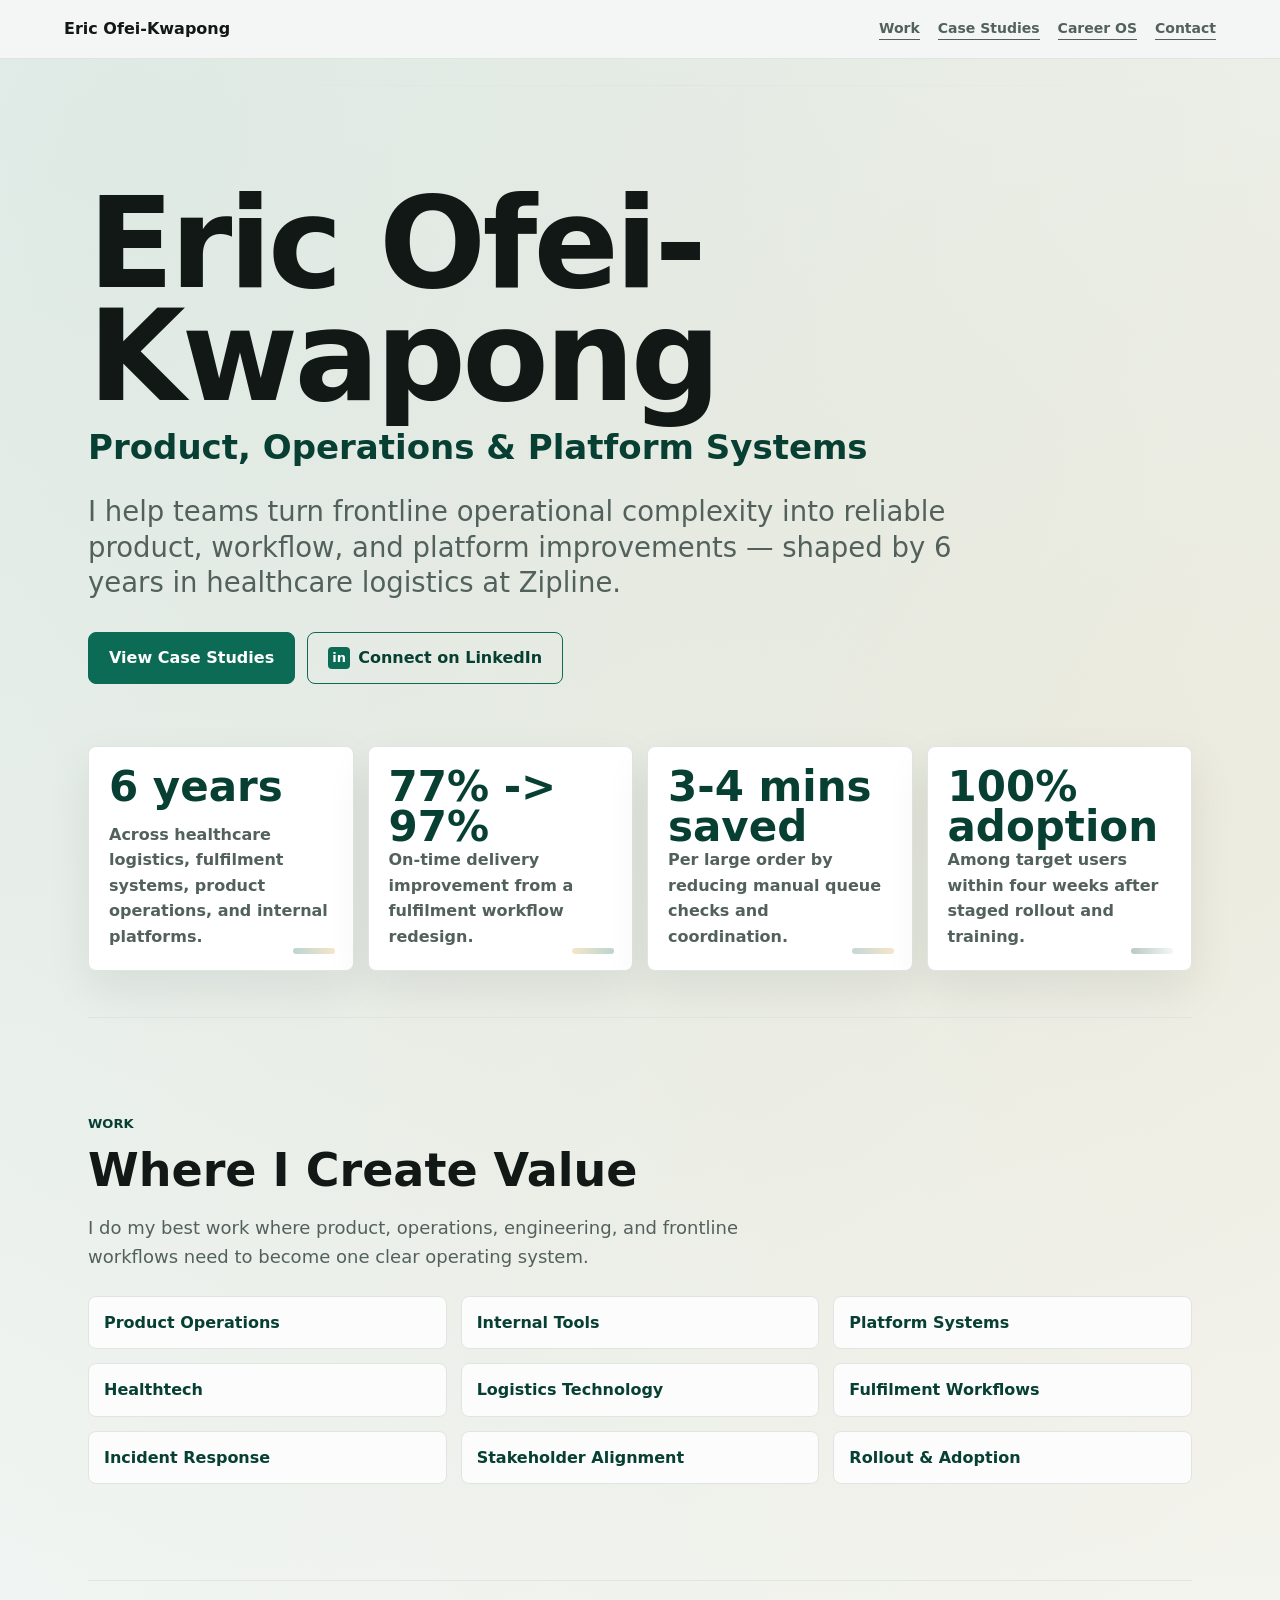
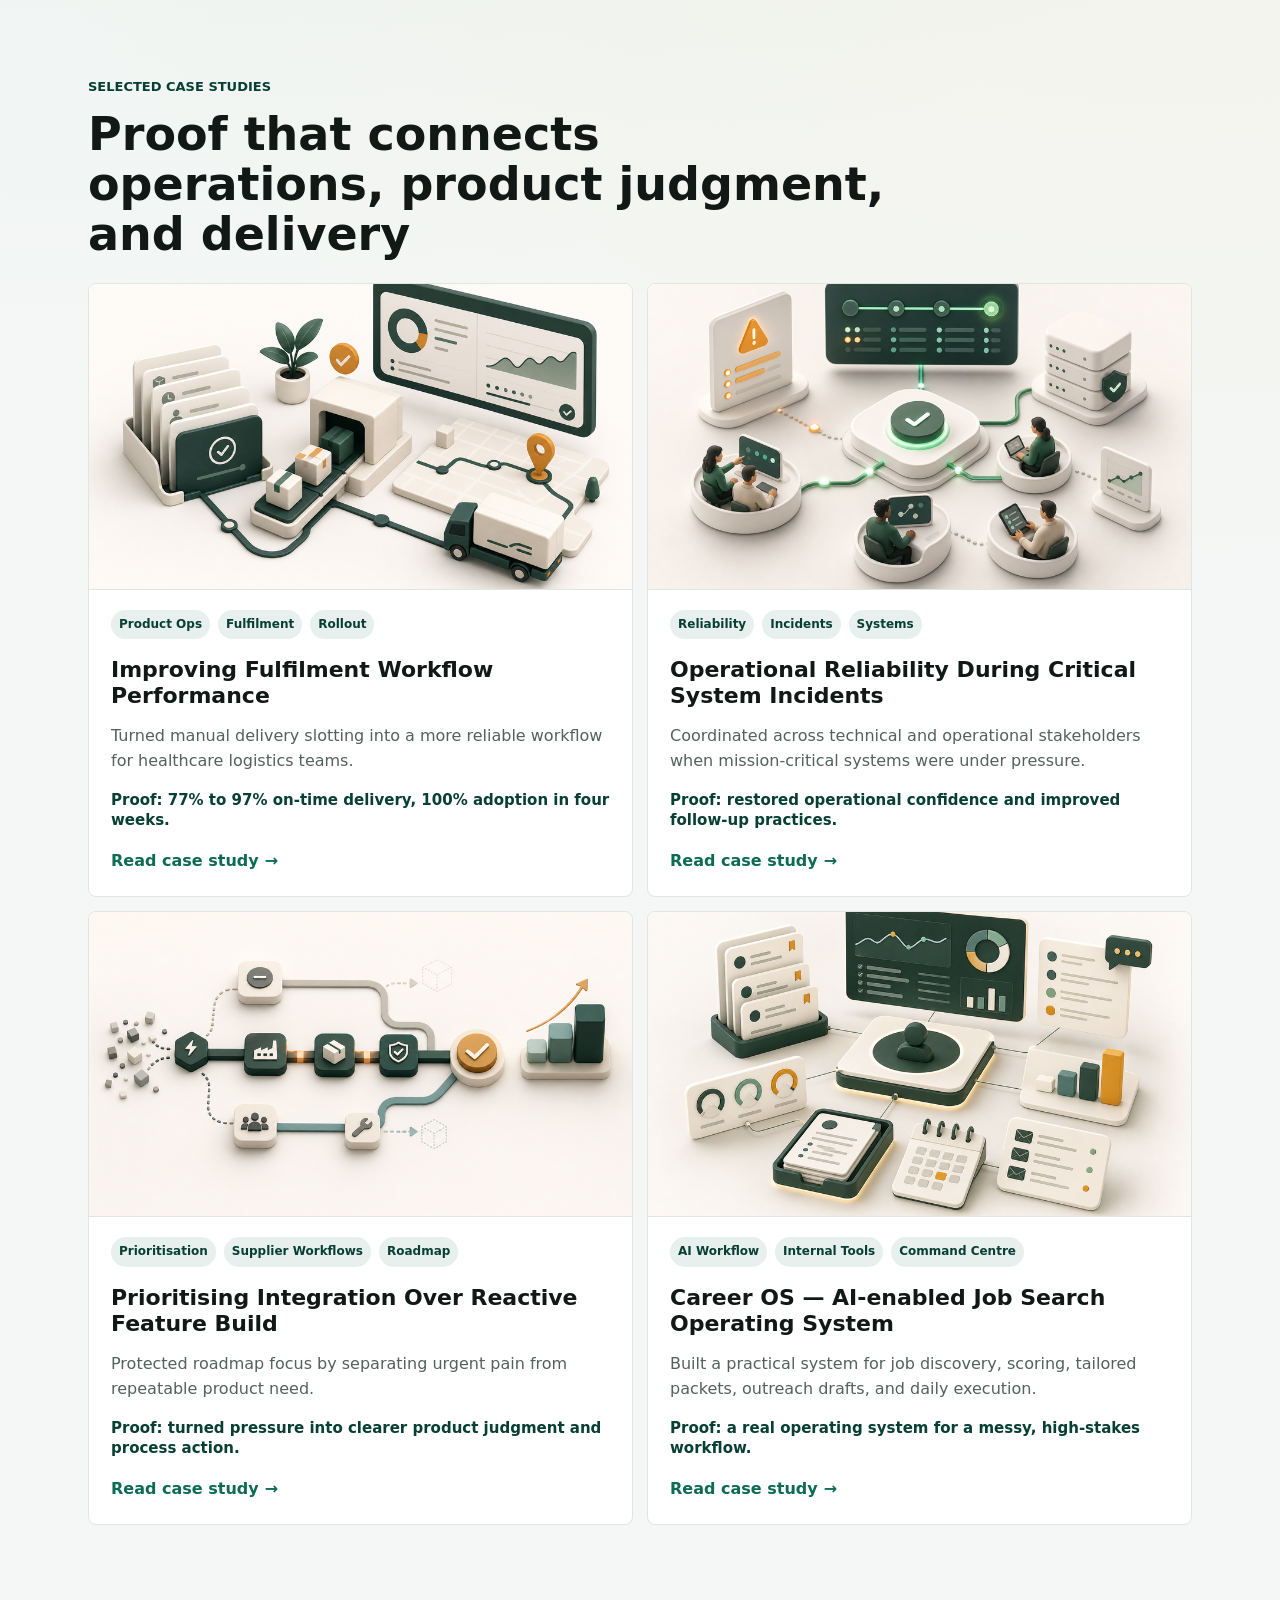
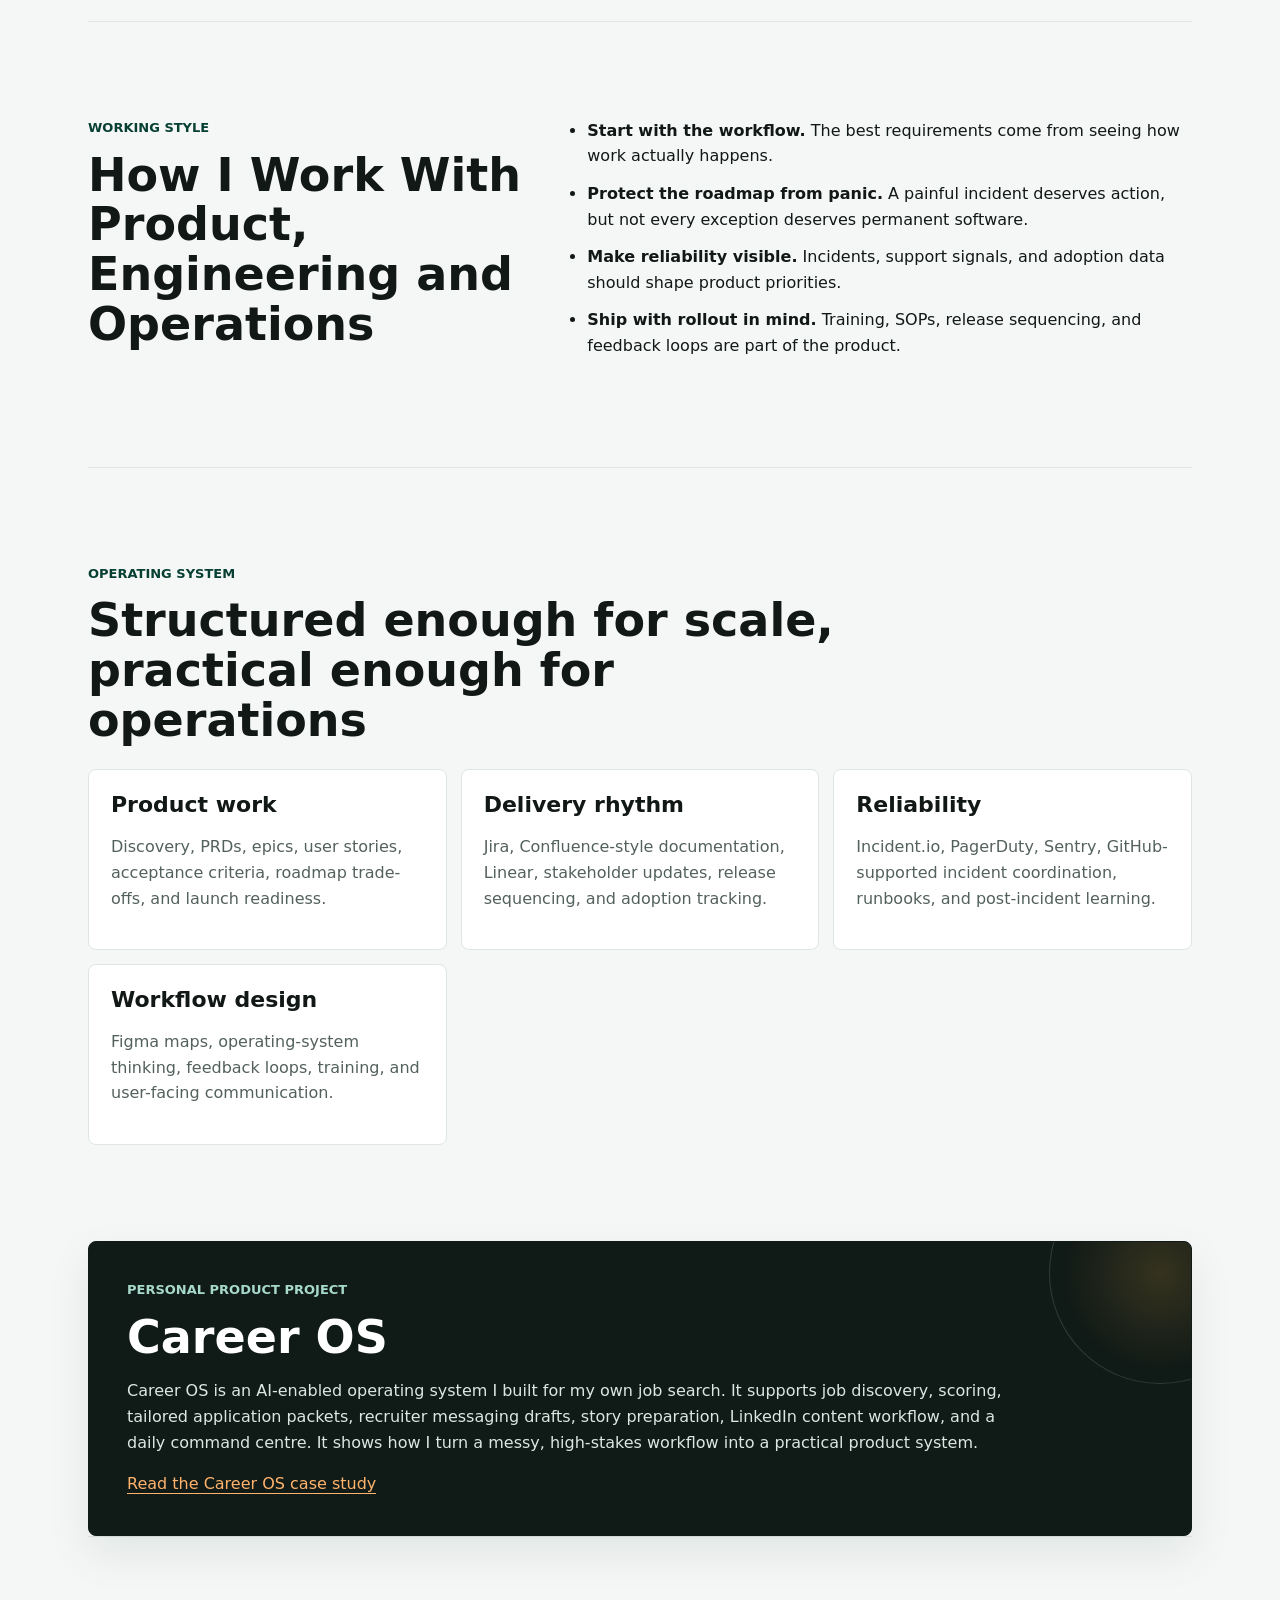
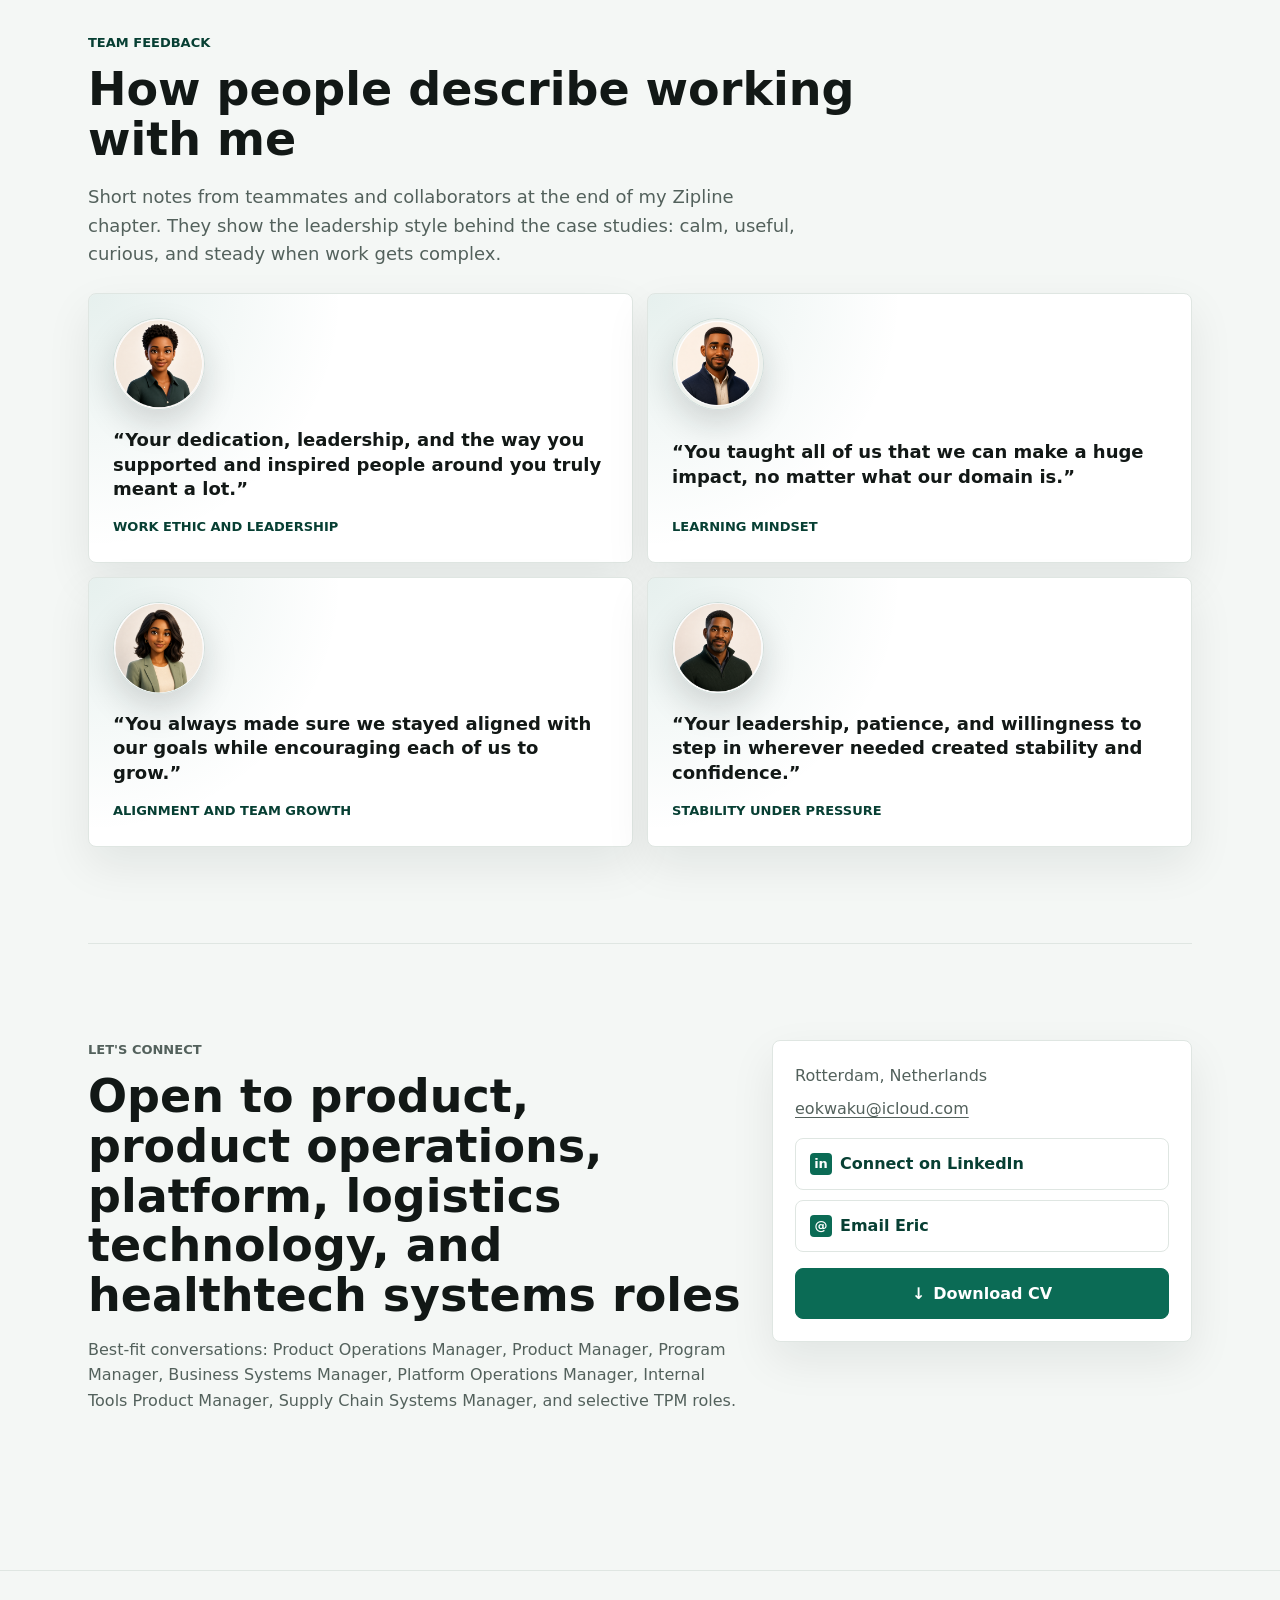
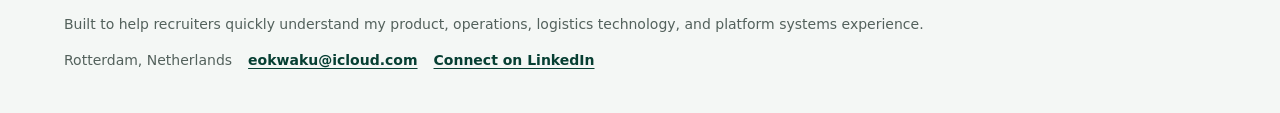
==== index.html @ 963d043b "add portfolio visual polish" ====
<!doctype html>
<html lang="en">
<head>
  <meta charset="utf-8">
  <meta name="viewport" content="width=device-width, initial-scale=1">
  <title>Product, Operations &amp; Platform Systems | Eric Ofei-Kwapong</title>
  <meta name="description" content="Eric Ofei-Kwapong portfolio for product, product operations, logistics technology, healthtech, internal systems, and platform roles.">
  <link rel="stylesheet" href="assets/styles.css?v=20260705">
</head>
<body>
  <header class="site-header">
    <a class="brand" href="index.html">Eric Ofei-Kwapong</a>
    <nav aria-label="Primary navigation">
      <a href="index.html#what-i-do">Work</a>
      <a href="index.html#case-studies">Case Studies</a>
      <a href="index.html#career-os">Career OS</a>
      <a href="index.html#contact">Contact</a>
    </nav>
  </header>
  <main>

    <section class="hero">
      <div class="hero-copy reveal">
        <h1>Eric Ofei-Kwapong</h1>
        <p class="hero-role">Product, Operations &amp; Platform Systems</p>
        <p class="subtitle">I help teams turn frontline operational complexity into reliable product, workflow, and platform improvements — shaped by 6 years in healthcare logistics at Zipline.</p>
        <div class="hero-actions">
          <a class="button" href="#case-studies">View Case Studies</a>
          <a class="button secondary" href="https://www.linkedin.com/in/eric-ofei-kwapong-834758124" target="_blank" rel="noopener noreferrer">
            <span class="contact-icon" aria-hidden="true">in</span>
            <span>Connect on LinkedIn</span>
          </a>
        </div>
      </div>
    </section>

    <section class="proof-strip" aria-label="Selected proof points">
      <article class="metric-card reveal">
        <strong>6 years</strong>
        <span>Across healthcare logistics, fulfilment systems, product operations, and internal platforms.</span>
      </article>
      <article class="metric-card reveal">
        <strong>77% -&gt; 97%</strong>
        <span>On-time delivery improvement from a fulfilment workflow redesign.</span>
      </article>
      <article class="metric-card reveal">
        <strong>3-4 mins saved</strong>
        <span>Per large order by reducing manual queue checks and coordination.</span>
      </article>
      <article class="metric-card reveal">
        <strong>100% adoption</strong>
        <span>Among target users within four weeks after staged rollout and training.</span>
      </article>
    </section>

    <section class="section" id="what-i-do">
      <div class="section-heading">
        <p class="eyebrow">Work</p>
        <h2>Where I Create Value</h2>
        <p>I do my best work where product, operations, engineering, and frontline workflows need to become one clear operating system.</p>
      </div>
      <div class="capability-grid">
        <span>Product Operations</span>
        <span>Internal Tools</span>
        <span>Platform Systems</span>
        <span>Healthtech</span>
        <span>Logistics Technology</span>
        <span>Fulfilment Workflows</span>
        <span>Incident Response</span>
        <span>Stakeholder Alignment</span>
        <span>Rollout &amp; Adoption</span>
      </div>
    </section>

    <section class="section" id="case-studies">
      <div class="section-heading reveal">
        <p class="eyebrow">Selected Case Studies</p>
        <h2>Proof that connects operations, product judgment, and delivery</h2>
      </div>
      <div class="case-grid">
        <a class="case-card reveal" href="case_studies/slotting_tool.html">
          <span class="case-visual"><img src="assets/case-fulfilment-workflow.png" alt="Abstract 3D visual of fulfilment workflow cards and route lines"></span>
          <span class="tag-row"><span>Product Ops</span><span>Fulfilment</span><span>Rollout</span></span>
          <h3>Improving Fulfilment Workflow Performance</h3>
          <p>Turned manual delivery slotting into a more reliable workflow for healthcare logistics teams.</p>
          <strong>Proof: 77% to 97% on-time delivery, 100% adoption in four weeks.</strong>
          <span class="case-action">Read case study</span>
        </a>
        <a class="case-card reveal" href="case_studies/incident_reliability.html">
          <span class="case-visual"><img src="assets/case-incident-reliability.png" alt="Abstract 3D visual of incident status nodes and restored system line"></span>
          <span class="tag-row"><span>Reliability</span><span>Incidents</span><span>Systems</span></span>
          <h3>Operational Reliability During Critical System Incidents</h3>
          <p>Coordinated across technical and operational stakeholders when mission-critical systems were under pressure.</p>
          <strong>Proof: restored operational confidence and improved follow-up practices.</strong>
          <span class="case-action">Read case study</span>
        </a>
        <a class="case-card reveal" href="case_studies/supplier_erp_prioritisation.html">
          <span class="case-visual"><img src="assets/case-supplier-integration.png" alt="Abstract 3D visual of roadmap branches and supplier integration path"></span>
          <span class="tag-row"><span>Prioritisation</span><span>Supplier Workflows</span><span>Roadmap</span></span>
          <h3>Prioritising Integration Over Reactive Feature Build</h3>
          <p>Protected roadmap focus by separating urgent pain from repeatable product need.</p>
          <strong>Proof: turned pressure into clearer product judgment and process action.</strong>
          <span class="case-action">Read case study</span>
        </a>
        <a class="case-card reveal" href="case_studies/career_os.html">
          <span class="case-visual"><img src="assets/case-career-os.png" alt="Abstract 3D visual of job cards, scoring dials, and message drafts"></span>
          <span class="tag-row"><span>AI Workflow</span><span>Internal Tools</span><span>Command Centre</span></span>
          <h3>Career OS — AI-enabled Job Search Operating System</h3>
          <p>Built a practical system for job discovery, scoring, tailored packets, outreach drafts, and daily execution.</p>
          <strong>Proof: a real operating system for a messy, high-stakes workflow.</strong>
          <span class="case-action">Read case study</span>
        </a>
      </div>
    </section>

    <section class="section split reveal" id="principles">
      <div>
        <p class="eyebrow">Working Style</p>
        <h2>How I Work With Product, Engineering and Operations</h2>
      </div>
      <ul class="principle-list">
        <li><strong>Start with the workflow.</strong> The best requirements come from seeing how work actually happens.</li>
        <li><strong>Protect the roadmap from panic.</strong> A painful incident deserves action, but not every exception deserves permanent software.</li>
        <li><strong>Make reliability visible.</strong> Incidents, support signals, and adoption data should shape product priorities.</li>
        <li><strong>Ship with rollout in mind.</strong> Training, SOPs, release sequencing, and feedback loops are part of the product.</li>
      </ul>
    </section>

    <section class="section" id="tools">
      <div class="section-heading">
        <p class="eyebrow">Operating System</p>
        <h2>Structured enough for scale, practical enough for operations</h2>
      </div>
      <div class="tool-grid">
        <div class="reveal"><h3>Product work</h3><p>Discovery, PRDs, epics, user stories, acceptance criteria, roadmap trade-offs, and launch readiness.</p></div>
        <div class="reveal"><h3>Delivery rhythm</h3><p>Jira, Confluence-style documentation, Linear, stakeholder updates, release sequencing, and adoption tracking.</p></div>
        <div class="reveal"><h3>Reliability</h3><p>Incident.io, PagerDuty, Sentry, GitHub-supported incident coordination, runbooks, and post-incident learning.</p></div>
        <div class="reveal"><h3>Workflow design</h3><p>Figma maps, operating-system thinking, feedback loops, training, and user-facing communication.</p></div>
      </div>
    </section>

    <section class="section callout" id="career-os">
      <p class="eyebrow">Personal product project</p>
      <h2>Career OS</h2>
      <p>Career OS is an AI-enabled operating system I built for my own job search. It supports job discovery, scoring, tailored application packets, recruiter messaging drafts, story preparation, LinkedIn content workflow, and a daily command centre. It shows how I turn a messy, high-stakes workflow into a practical product system.</p>
      <a class="text-link" href="case_studies/career_os.html">Read the Career OS case study</a>
    </section>

    <section class="section praise-section" id="team-feedback">
      <div class="section-heading reveal">
        <p class="eyebrow">Team Feedback</p>
        <h2>How people describe working with me</h2>
        <p>Short notes from teammates and collaborators at the end of my Zipline chapter. They show the leadership style behind the case studies: calm, useful, curious, and steady when work gets complex.</p>
      </div>
      <div class="quote-grid">
        <figure class="quote-card testimonial-card reveal">
          <img class="testimonial-avatar" src="assets/feedback-avatar-leadership.png" alt="3D illustrated teammate avatar">
          <blockquote>“Your dedication, leadership, and the way you supported and inspired people around you truly meant a lot.”</blockquote>
          <figcaption>Work ethic and leadership</figcaption>
        </figure>
        <figure class="quote-card testimonial-card reveal">
          <img class="testimonial-avatar" src="assets/feedback-avatar-learning.png" alt="3D illustrated teammate avatar">
          <blockquote>“You taught all of us that we can make a huge impact, no matter what our domain is.”</blockquote>
          <figcaption>Learning mindset</figcaption>
        </figure>
        <figure class="quote-card testimonial-card reveal">
          <img class="testimonial-avatar" src="assets/feedback-avatar-alignment.png" alt="3D illustrated teammate avatar">
          <blockquote>“You always made sure we stayed aligned with our goals while encouraging each of us to grow.”</blockquote>
          <figcaption>Alignment and team growth</figcaption>
        </figure>
        <figure class="quote-card testimonial-card reveal">
          <img class="testimonial-avatar" src="assets/feedback-avatar-stability.png" alt="3D illustrated teammate avatar">
          <blockquote>“Your leadership, patience, and willingness to step in wherever needed created stability and confidence.”</blockquote>
          <figcaption>Stability under pressure</figcaption>
        </figure>
      </div>
    </section>

    <section class="section contact" id="contact">
      <div>
        <p class="eyebrow">Let's Connect</p>
        <h2>Open to product, product operations, platform, logistics technology, and healthtech systems roles</h2>
        <p>Best-fit conversations: Product Operations Manager, Product Manager, Program Manager, Business Systems Manager, Platform Operations Manager, Internal Tools Product Manager, Supply Chain Systems Manager, and selective TPM roles.</p>
      </div>
      <div class="contact-card">
        <p class="contact-meta">
          <span>Rotterdam, Netherlands</span>
          <a href="mailto:eokwaku@icloud.com">eokwaku@icloud.com</a>
        </p>
        <div class="contact-actions" aria-label="Contact links">
          <a class="contact-link" href="https://www.linkedin.com/in/eric-ofei-kwapong-834758124" target="_blank" rel="noopener noreferrer">
            <span class="contact-icon" aria-hidden="true">in</span>
            <span>Connect on LinkedIn</span>
          </a>
          <a class="contact-link" href="mailto:eokwaku@icloud.com">
            <span class="contact-icon" aria-hidden="true">@</span>
            <span>Email Eric</span>
          </a>
        </div>
        <a class="button" href="assets/Eric_Ofei_Kwapong_CV_Master.pdf">
          <span aria-hidden="true">↓</span>
          <span>Download CV</span>
        </a>
      </div>
    </section>

  </main>
  <footer class="site-footer">
    <p>Built to help recruiters quickly understand my product, operations, logistics technology, and platform systems experience.</p>
    <p class="footer-links">
      <span>Rotterdam, Netherlands</span>
      <a href="mailto:eokwaku@icloud.com">eokwaku@icloud.com</a>
      <a href="https://www.linkedin.com/in/eric-ofei-kwapong-834758124" target="_blank" rel="noopener noreferrer">Connect on LinkedIn</a>
    </p>
  </footer>
  <script>
    const observer = new IntersectionObserver((entries) => {
      entries.forEach((entry) => {
        if (entry.isIntersecting) entry.target.classList.add('is-visible');
      });
    }, { threshold: 0.16 });
    document.querySelectorAll('.reveal').forEach((el) => observer.observe(el));
  </script>
</body>
</html>
---- assets/styles.css ----
:root {
  --ink: #121816;
  --muted: #53615c;
  --line: #dfe6e2;
  --paper: #f4f7f5;
  --panel: #ffffff;
  --accent: #0b6b55;
  --accent-dark: #073f33;
  --accent-soft: #cfe3dc;
  --warm: #c45b1c;
  --gold: #e0a341;
  --soft: #e7f0ec;
  --night: #101a17;
  --bluegreen: #2d6f73;
  --shadow: 0 18px 45px rgba(16, 26, 23, 0.08);
}

* { box-sizing: border-box; }
html { scroll-behavior: smooth; }
body {
  margin: 0;
  font-family: Inter, ui-sans-serif, system-ui, -apple-system, BlinkMacSystemFont, "Segoe UI", sans-serif;
  color: var(--ink);
  background:
    radial-gradient(circle at 8% 2%, rgba(11, 107, 85, 0.09), transparent 28%),
    radial-gradient(circle at 92% 12%, rgba(224, 163, 65, 0.10), transparent 24%),
    var(--paper);
  line-height: 1.6;
}
a { color: inherit; text-underline-offset: 3px; }
.site-header {
  position: sticky;
  top: 0;
  z-index: 10;
  display: flex;
  justify-content: space-between;
  gap: 24px;
  align-items: center;
  padding: 16px clamp(20px, 5vw, 72px);
  background: rgba(244, 247, 245, 0.94);
  border-bottom: 1px solid var(--line);
  backdrop-filter: blur(10px);
}
.brand { font-weight: 850; text-decoration: none; }
nav { display: flex; flex-wrap: wrap; gap: 18px; color: var(--muted); font-size: 14px; font-weight: 700; }
nav a, .text-link { text-decoration: none; border-bottom: 1px solid currentColor; }
nav a:hover, .text-link:hover { color: var(--accent); }
nav a {
  transition: color 160ms ease, border-color 160ms ease;
}
main { max-width: 1200px; margin: 0 auto; padding: 0 clamp(18px, 4vw, 48px); }
.hero {
  min-height: 64vh;
  display: grid;
  grid-template-columns: minmax(0, 1fr);
  gap: clamp(28px, 5vw, 68px);
  align-items: end;
  padding: clamp(76px, 10vw, 136px) 0 clamp(52px, 7vw, 86px);
  position: relative;
}
.hero::before {
  content: "";
  position: absolute;
  inset: 26px 0 auto 0;
  height: 1px;
  background: linear-gradient(90deg, transparent, var(--line), transparent);
}
.hero-copy {
  max-width: 980px;
}
.hero-visual {
  align-self: center;
  display: grid;
  gap: 18px;
  justify-items: center;
}
.avatar-orb {
  width: min(280px, 68vw);
  aspect-ratio: 1;
  object-fit: cover;
  border-radius: 999px;
  border: 1px solid rgba(7, 63, 51, 0.14);
  box-shadow: 0 26px 70px rgba(16, 26, 23, 0.18);
  animation: floatAvatar 7s ease-in-out infinite;
}
.hero-quote {
  max-width: 360px;
  padding: 18px;
  border: 1px solid var(--line);
  border-radius: 8px;
  background: rgba(255,255,255,0.82);
  box-shadow: var(--shadow);
  backdrop-filter: blur(10px);
}
.hero-quote p {
  margin: 0 0 10px;
  color: var(--ink);
  font-weight: 750;
  line-height: 1.35;
}
.hero-quote span {
  color: var(--muted);
  font-size: 13px;
  font-weight: 800;
  text-transform: uppercase;
}
.hero h1, .case-hero h1 {
  font-size: clamp(56px, 10vw, 126px);
  line-height: 0.9;
  margin: 0 0 16px;
  max-width: 900px;
  letter-spacing: -0.03em;
}
.hero-role {
  margin: 0 0 18px;
  color: var(--accent-dark);
  font-size: clamp(22px, 3vw, 34px);
  font-weight: 850;
  line-height: 1.1;
}
.subtitle {
  max-width: 880px;
  font-size: clamp(20px, 2.15vw, 28px);
  color: var(--muted);
  line-height: 1.28;
}
.eyebrow {
  margin: 0 0 12px;
  color: var(--accent-dark);
  font-weight: 800;
  letter-spacing: 0;
  text-transform: uppercase;
  font-size: 13px;
}
.hero-actions { display: flex; flex-wrap: wrap; gap: 12px; margin-top: 32px; }
.button {
  display: inline-flex;
  align-items: center;
  justify-content: center;
  gap: 8px;
  min-height: 48px;
  padding: 12px 20px;
  border-radius: 8px;
  background: var(--accent);
  color: white;
  text-decoration: none;
  font-weight: 750;
  border: 1px solid var(--accent);
  transition: transform 160ms ease, background 160ms ease, border-color 160ms ease;
}
.button:hover { transform: translateY(-1px); background: var(--accent-dark); border-color: var(--accent-dark); }
.button.secondary { background: transparent; color: var(--accent-dark); border: 1px solid var(--accent); }
.button.secondary:hover { background: var(--soft); }
.proof-strip {
  display: grid;
  grid-template-columns: repeat(4, minmax(0, 1fr));
  gap: 14px;
  margin: -24px 0 46px;
  position: relative;
  z-index: 2;
}
.metric-card {
  position: relative;
  overflow: hidden;
  min-height: 156px;
  display: flex;
  flex-direction: column;
  justify-content: space-between;
  padding: 20px;
  border: 1px solid var(--line);
  border-radius: 8px;
  background: var(--panel);
  box-shadow: var(--shadow);
  transition: transform 180ms ease, box-shadow 180ms ease, border-color 180ms ease;
}
.metric-card::after {
  content: "";
  position: absolute;
  inset: auto 18px 16px auto;
  width: 42px;
  height: 6px;
  border-radius: 999px;
  background: linear-gradient(90deg, var(--accent), var(--gold));
  opacity: 0.28;
}
.metric-card:nth-child(2)::after { background: linear-gradient(90deg, var(--gold), var(--accent)); }
.metric-card:nth-child(3)::after { background: linear-gradient(90deg, var(--bluegreen), var(--gold)); }
.metric-card:nth-child(4)::after { background: linear-gradient(90deg, var(--accent-dark), var(--accent-soft)); }
.metric-card:hover {
  transform: translateY(-3px);
  border-color: #b7c9c2;
  box-shadow: 0 22px 56px rgba(16, 26, 23, 0.12);
}
.metric-card strong {
  color: var(--accent-dark);
  font-size: clamp(28px, 3.4vw, 42px);
  line-height: 0.96;
  letter-spacing: 0;
}
.metric-card span {
  color: var(--muted);
  font-weight: 700;
}
.proof-panel {
  display: grid;
  gap: 12px;
  padding: 20px;
  border: 1px solid var(--line);
  background: var(--night);
  color: white;
  border-radius: 8px;
  box-shadow: 0 20px 48px rgba(16, 26, 23, 0.16);
}
.proof-panel div {
  display: grid;
  grid-template-columns: 92px 1fr;
  gap: 14px;
  padding: 12px 0;
  border-bottom: 1px solid rgba(255,255,255,0.14);
}
.proof-panel div:last-child { border-bottom: 0; }
.proof-panel strong { color: #ffb36c; font-size: 22px; line-height: 1.15; }
.proof-panel span { color: #dce7e2; }
.section { padding: clamp(62px, 8vw, 96px) 0; border-top: 1px solid var(--line); }
.section-heading { max-width: 820px; margin-bottom: 24px; }
.section-heading p:not(.eyebrow) {
  color: var(--muted);
  font-size: 18px;
  max-width: 720px;
}
h2 { margin: 0 0 14px; font-size: clamp(28px, 4vw, 46px); line-height: 1.08; }
h3 { margin: 0 0 10px; font-size: 22px; line-height: 1.18; }
.capability-grid, .case-grid, .tool-grid {
  display: grid;
  grid-template-columns: repeat(3, minmax(0, 1fr));
  gap: 14px;
}
.case-grid { grid-template-columns: repeat(2, minmax(0, 1fr)); }
.capability-grid span, .case-card, .tool-grid div, .contact-card {
  background: var(--panel);
  border: 1px solid var(--line);
  border-radius: 8px;
}
.capability-grid span {
  padding: 13px 15px;
  font-weight: 750;
  color: var(--accent-dark);
  background: #fbfcfb;
}
.case-card, .tool-grid div, .contact-card { padding: 22px; }
.case-card, .tool-grid div {
  transition: transform 160ms ease, border-color 160ms ease, box-shadow 160ms ease;
}
.case-card:hover, .tool-grid div:hover {
  transform: translateY(-2px);
  border-color: #b7c9c2;
  box-shadow: 0 14px 34px rgba(16, 26, 23, 0.08);
}
.case-card {
  min-height: 440px;
  display: flex;
  flex-direction: column;
  text-decoration: none;
  color: inherit;
  overflow: hidden;
}
.case-visual {
  display: block;
  margin: -22px -22px 20px;
  aspect-ratio: 16 / 9;
  overflow: hidden;
  background: linear-gradient(135deg, #f8fbf9, #e3eee9);
  border-bottom: 1px solid var(--line);
}
.case-visual img {
  width: 100%;
  height: 100%;
  display: block;
  object-fit: cover;
  transform: scale(1.01);
  transition: transform 550ms ease, filter 550ms ease;
}
.case-card:hover .case-visual img {
  transform: scale(1.055);
  filter: saturate(1.06) contrast(1.02);
}
.case-card p { margin-top: 4px; }
.case-card strong {
  display: block;
  margin-top: auto;
  color: var(--accent-dark);
  font-size: 15px;
  line-height: 1.35;
}
.case-action {
  margin-top: 18px;
  color: var(--accent);
  font-weight: 850;
  display: inline-flex;
  align-items: center;
  gap: 6px;
}
.case-action::after {
  content: "→";
  transition: transform 160ms ease;
}
.case-card:hover .case-action::after {
  transform: translateX(3px);
}
.tag-row {
  display: flex;
  flex-wrap: wrap;
  gap: 8px;
  margin-bottom: 18px;
}
.tag-row span {
  padding: 5px 8px;
  border-radius: 999px;
  background: var(--soft);
  color: var(--accent-dark);
  font-size: 12px;
  font-weight: 800;
}
.case-card p, .tool-grid p, .contact p, .case-aside p { color: var(--muted); }
.split {
  display: grid;
  grid-template-columns: 0.7fr 1fr;
  gap: 42px;
}
.principle-list, .case-body ul, .case-aside ul { margin: 0; padding-left: 20px; }
.principle-list li, .case-body li, .case-aside li { margin-bottom: 12px; }
.callout {
  position: relative;
  overflow: hidden;
  padding: 38px;
  background: var(--night);
  color: white;
  border-radius: 8px;
  border: 1px solid var(--night);
  box-shadow: var(--shadow);
}
.callout::after {
  content: "";
  position: absolute;
  right: -80px;
  top: -80px;
  width: 220px;
  height: 220px;
  border-radius: 999px;
  border: 1px solid rgba(255, 255, 255, 0.14);
  background: radial-gradient(circle, rgba(224, 163, 65, 0.18), transparent 64%);
}
.callout > * {
  position: relative;
  z-index: 1;
}
.callout .eyebrow { color: #a7d9ca; }
.callout p { color: #dce7e2; max-width: 900px; }
.callout .text-link { color: #ffb36c; }
.praise-section {
  padding-top: clamp(62px, 8vw, 96px);
}
.praise-layout {
  display: grid;
  grid-template-columns: minmax(220px, 0.38fr) minmax(0, 1fr);
  gap: 22px;
  align-items: center;
}
.praise-portrait {
  display: grid;
  place-items: center;
  min-height: 100%;
  padding: 20px;
  border: 1px solid var(--line);
  border-radius: 8px;
  background: var(--night);
  box-shadow: var(--shadow);
}
.praise-portrait img {
  width: min(260px, 68vw);
  aspect-ratio: 1;
  object-fit: cover;
  border-radius: 999px;
  border: 1px solid rgba(255,255,255,0.22);
}
.quote-grid {
  display: grid;
  grid-template-columns: repeat(2, minmax(0, 1fr));
  gap: 14px;
}
.quote-card {
  margin: 0;
  min-height: 220px;
  display: flex;
  flex-direction: column;
  justify-content: space-between;
  padding: 20px;
  border: 1px solid var(--line);
  border-radius: 8px;
  background: var(--panel);
  box-shadow: var(--shadow);
}
.testimonial-card {
  position: relative;
  overflow: hidden;
  padding: 24px;
}
.testimonial-card:hover .testimonial-avatar {
  transform: translateY(-3px) scale(1.025);
}
.testimonial-card::before {
  content: "";
  position: absolute;
  inset: 0;
  background: radial-gradient(circle at top left, rgba(11, 107, 85, 0.10), transparent 42%);
  pointer-events: none;
}
.testimonial-avatar {
  position: relative;
  width: 92px;
  aspect-ratio: 1;
  object-fit: cover;
  border-radius: 999px;
  border: 1px solid rgba(7, 63, 51, 0.14);
  box-shadow: 0 14px 34px rgba(16, 26, 23, 0.16);
  margin-bottom: 18px;
  animation: floatAvatar 7s ease-in-out infinite;
}
.testimonial-card:nth-child(2) .testimonial-avatar { animation-delay: -1.3s; }
.testimonial-card:nth-child(3) .testimonial-avatar { animation-delay: -2.1s; }
.testimonial-card:nth-child(4) .testimonial-avatar { animation-delay: -3.2s; }
.quote-card blockquote {
  position: relative;
  margin: 0;
  color: var(--ink);
  font-size: 18px;
  line-height: 1.35;
  font-weight: 720;
}
.quote-card figcaption {
  position: relative;
  margin-top: 16px;
  color: var(--accent-dark);
  font-size: 13px;
  font-weight: 850;
  text-transform: uppercase;
}
.contact {
  display: grid;
  grid-template-columns: 1fr minmax(320px, 420px);
  gap: 28px;
  align-items: start;
}
.contact-card {
  display: grid;
  gap: 16px;
  box-shadow: var(--shadow);
}
.contact-meta {
  display: grid;
  gap: 8px;
  margin: 0;
  color: var(--muted);
}
.contact-actions {
  display: grid;
  gap: 10px;
}
.contact-link {
  display: inline-flex;
  align-items: center;
  gap: 8px;
  min-height: 52px;
  padding: 12px 14px;
  border: 1px solid var(--line);
  border-radius: 8px;
  background: #fff;
  color: var(--accent-dark);
  font-weight: 750;
  text-decoration: none;
}
.contact-link:hover {
  border-color: var(--accent);
  background: var(--soft);
  transform: translateY(-1px);
}
.contact-icon {
  display: inline-grid;
  place-items: center;
  width: 22px;
  height: 22px;
  border-radius: 4px;
  background: var(--accent);
  color: #fff;
  font-weight: 850;
  font-size: 13px;
  line-height: 1;
}
.footer-links {
  display: flex;
  flex-wrap: wrap;
  gap: 10px 16px;
}
.footer-links a {
  color: var(--accent-dark);
  font-weight: 700;
}
.site-footer {
  margin-top: 44px;
  padding: 28px clamp(20px, 5vw, 72px);
  border-top: 1px solid var(--line);
  color: var(--muted);
  font-size: 14px;
}
.case-hero { padding: 56px 0 36px; max-width: 980px; }
.case-hero p { font-size: 20px; color: var(--muted); }
.back-link { display: inline-block; margin-bottom: 24px; color: var(--accent-dark); text-decoration: none; border-bottom: 1px solid currentColor; }
.case-layout {
  display: grid;
  grid-template-columns: minmax(0, 1fr) 320px;
  gap: 34px;
  align-items: start;
  padding-bottom: 64px;
}
.case-body, .case-aside {
  background: var(--panel);
  border: 1px solid var(--line);
  border-radius: 8px;
  padding: clamp(22px, 4vw, 34px);
}
.case-body h2, .case-aside h2 { font-size: 24px; margin-top: 26px; }
.case-body h2:first-child, .case-aside h2:first-child { margin-top: 0; }
.reveal {
  opacity: 0;
  transform: translateY(24px);
  transition: opacity 700ms ease, transform 700ms ease;
}
.case-card:nth-child(2), .quote-card:nth-child(2), .metric-card:nth-child(2) { transition-delay: 70ms; }
.case-card:nth-child(3), .quote-card:nth-child(3), .metric-card:nth-child(3) { transition-delay: 120ms; }
.case-card:nth-child(4), .quote-card:nth-child(4), .metric-card:nth-child(4) { transition-delay: 170ms; }
.reveal.is-visible {
  opacity: 1;
  transform: translateY(0);
}
@keyframes floatAvatar {
  0%, 100% { transform: translateY(0); }
  50% { transform: translateY(-10px); }
}

@media (max-width: 860px) {
  .site-header, .hero, .split, .contact, .case-layout { grid-template-columns: 1fr; }
  .site-header { position: static; align-items: flex-start; flex-direction: column; }
  nav { gap: 10px 14px; }
  .hero { min-height: auto; padding-top: 52px; padding-bottom: 48px; }
  .hero h1, .case-hero h1 { font-size: clamp(44px, 15vw, 68px); }
  .subtitle { font-size: 20px; }
  .hero-visual { justify-items: start; }
  .avatar-orb { width: min(220px, 76vw); }
  .proof-strip, .capability-grid, .case-grid, .tool-grid, .praise-layout, .quote-grid { grid-template-columns: 1fr; }
  .proof-strip { margin-top: 0; }
  .metric-card { min-height: 128px; }
  .proof-panel div { grid-template-columns: 1fr; gap: 4px; }
  .callout { padding: 24px; }
  .contact-actions { flex-direction: column; }
  .contact-link, .button { width: 100%; }
}

@media (prefers-reduced-motion: reduce) {
  html { scroll-behavior: auto; }
  .avatar-orb { animation: none; }
  .testimonial-avatar { animation: none; }
  .reveal {
    opacity: 1;
    transform: none;
    transition: none;
  }
  .button, .case-card, .tool-grid div, .metric-card {
    transition: none;
  }
  .case-visual img {
    transition: none;
  }
}
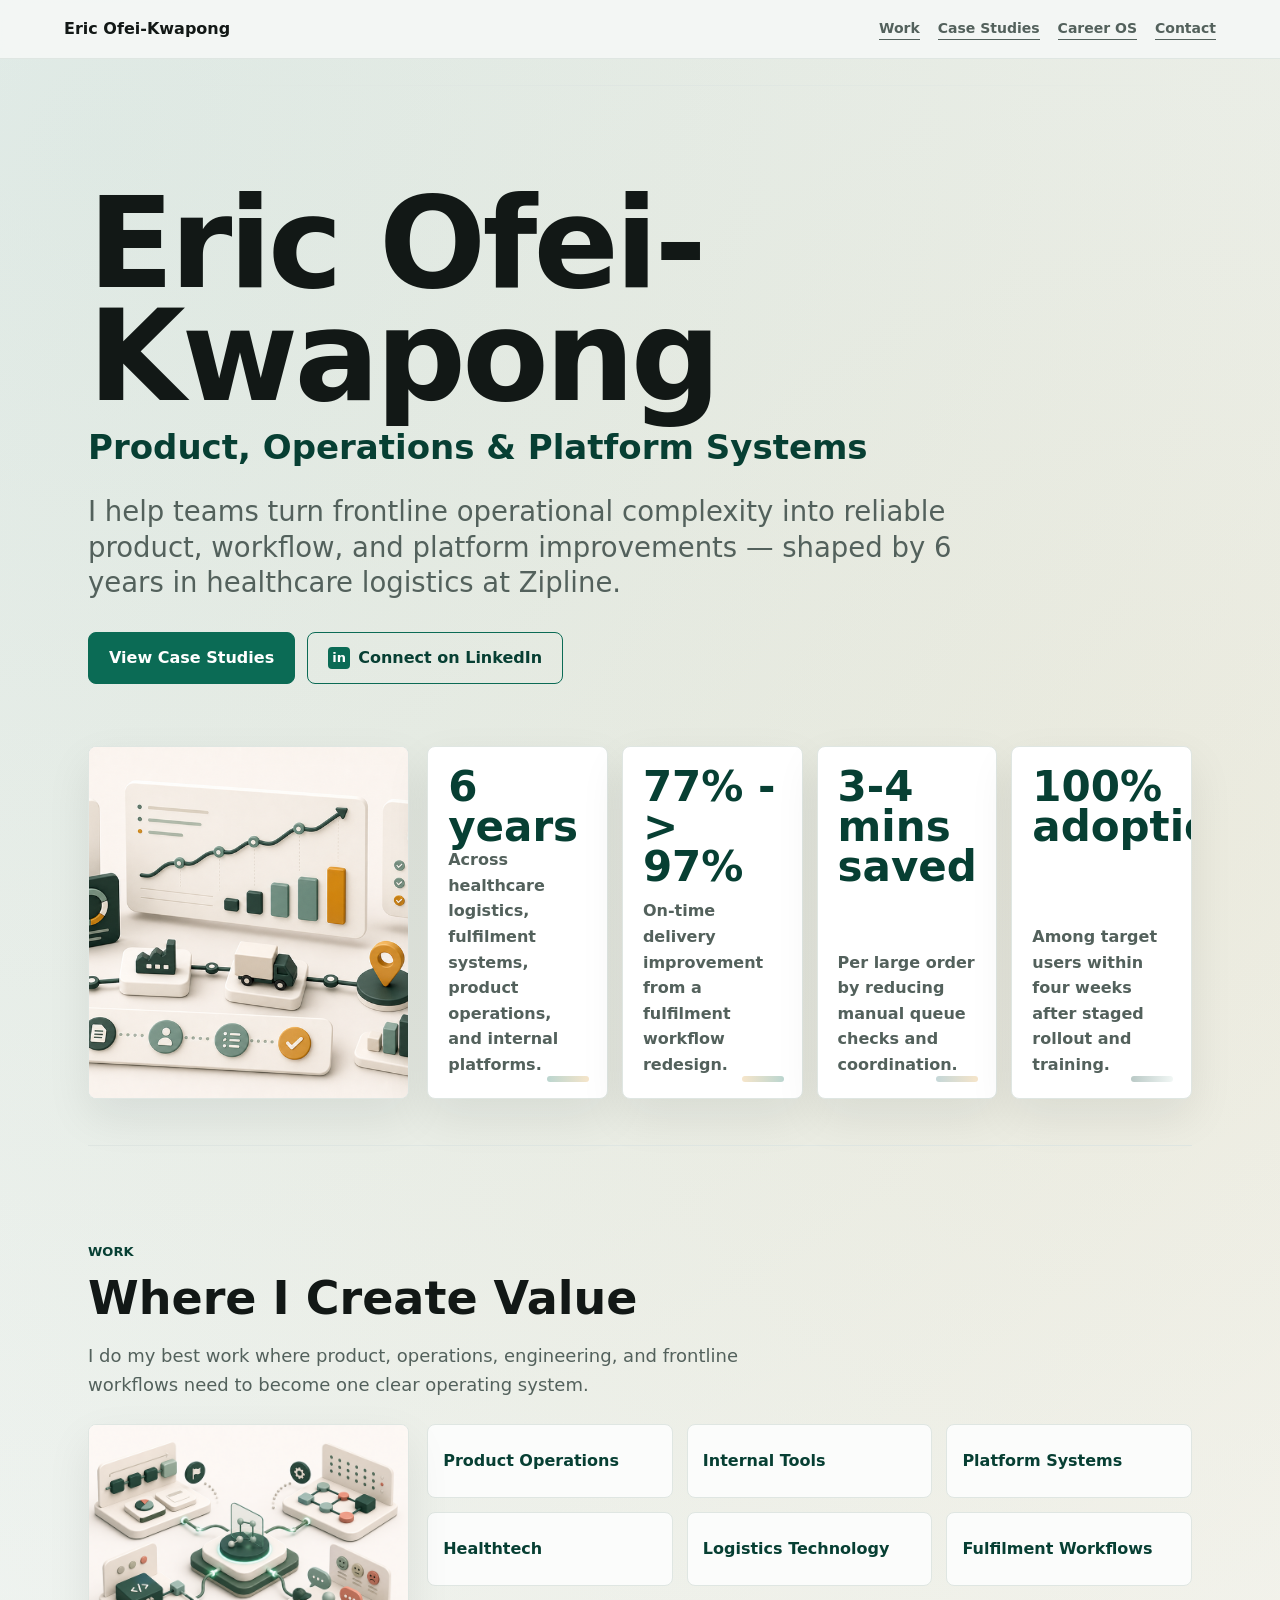
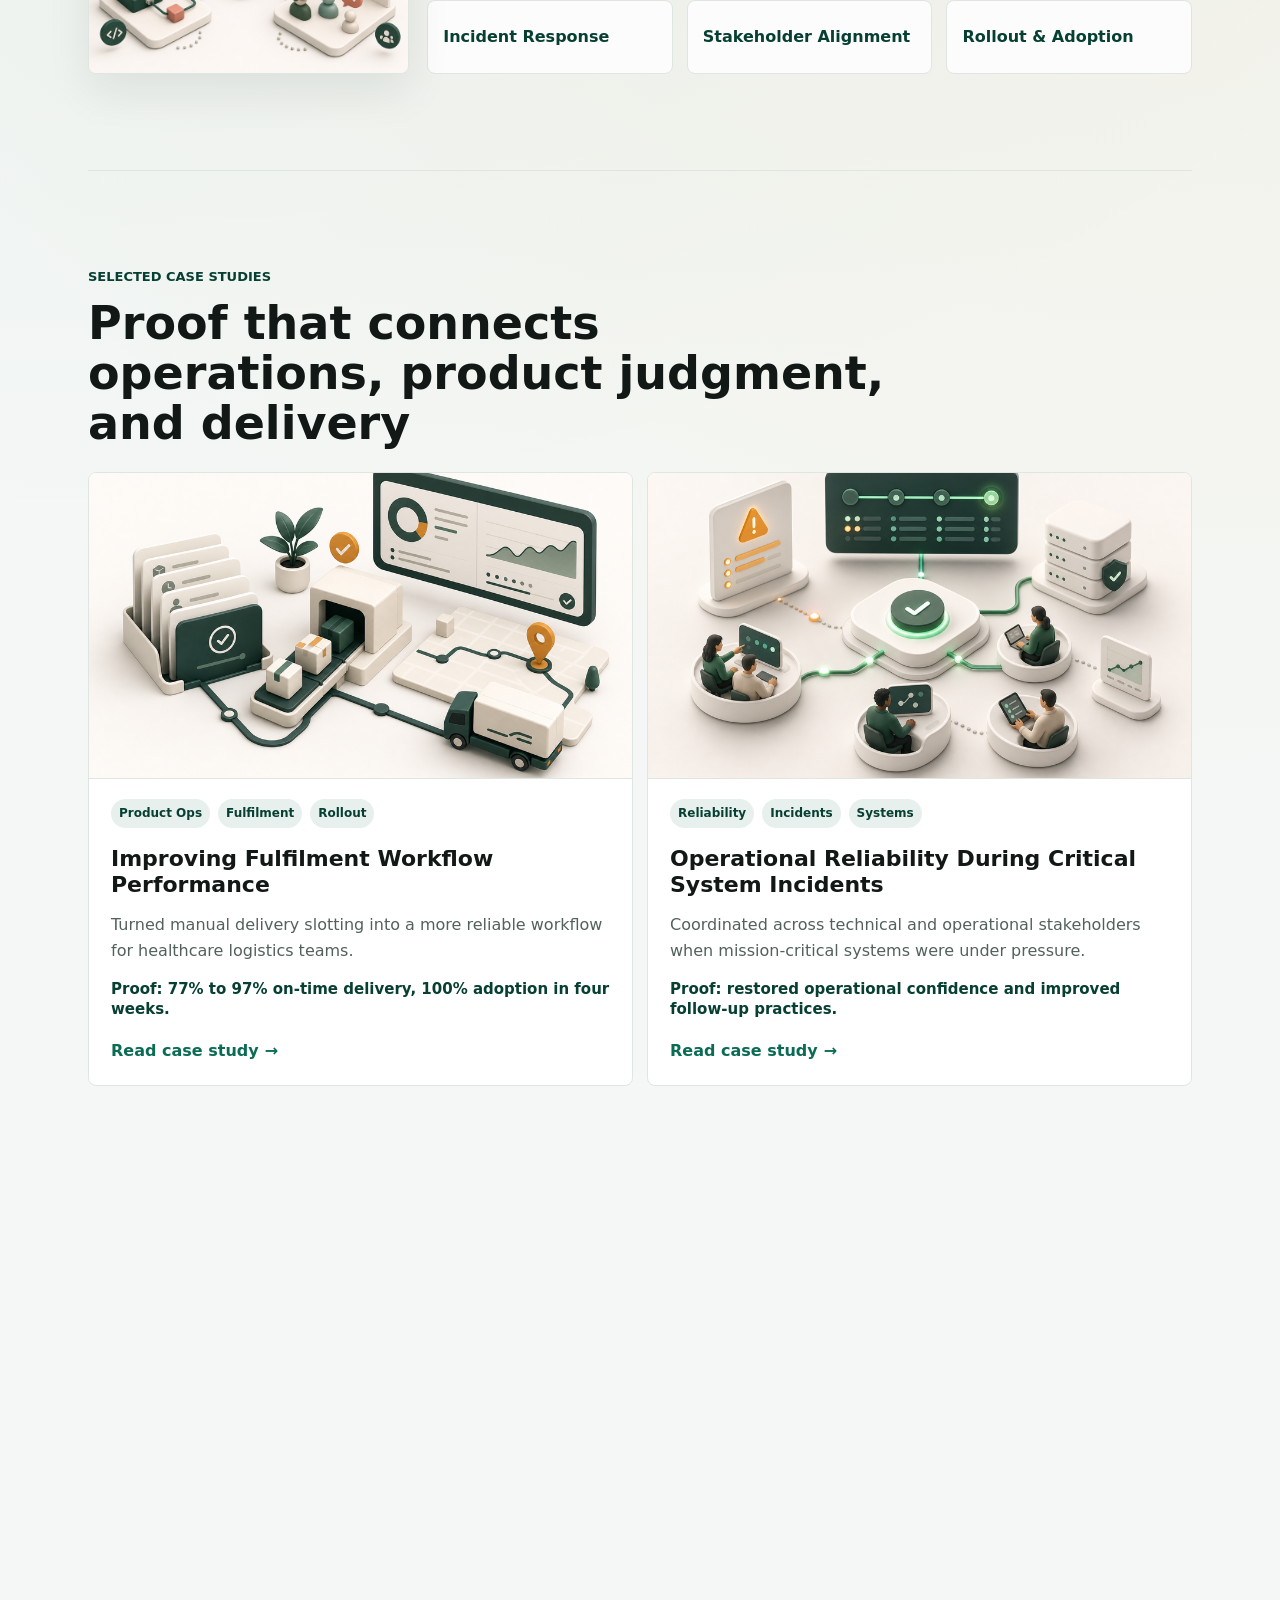
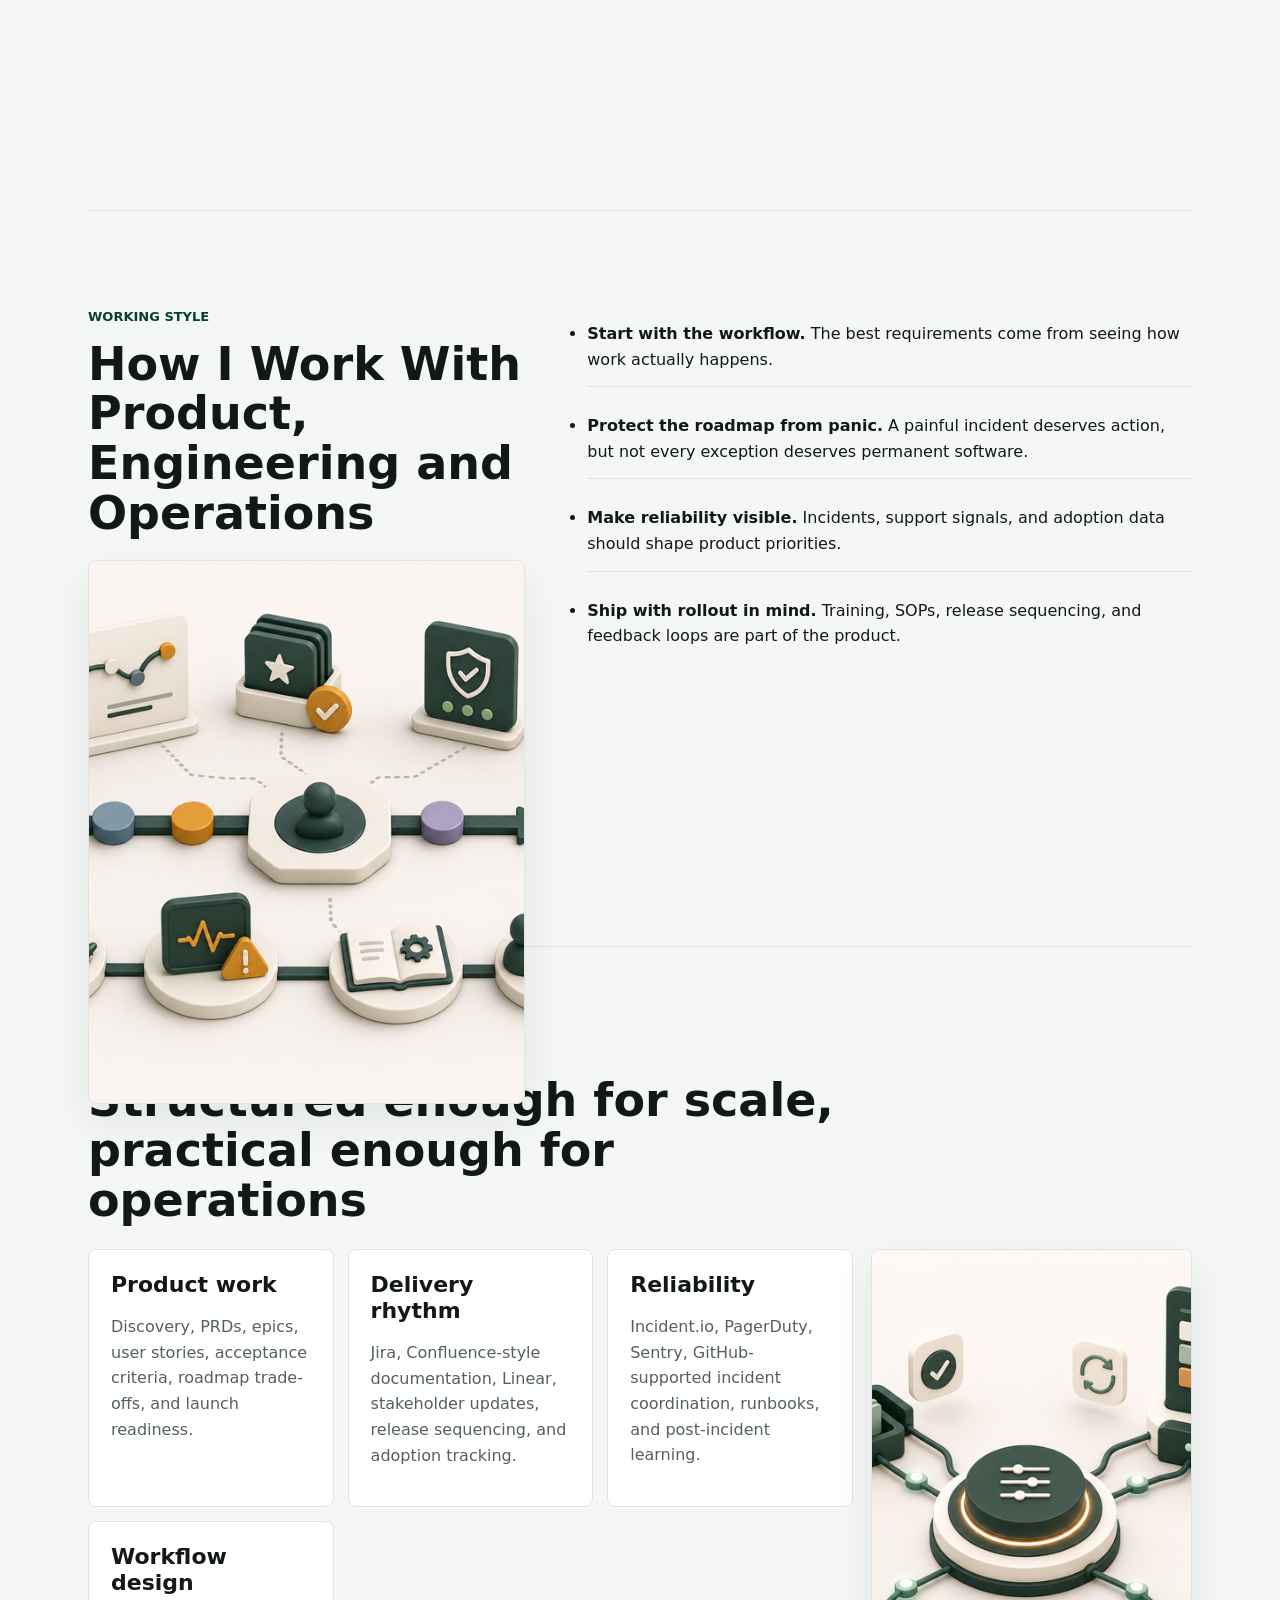
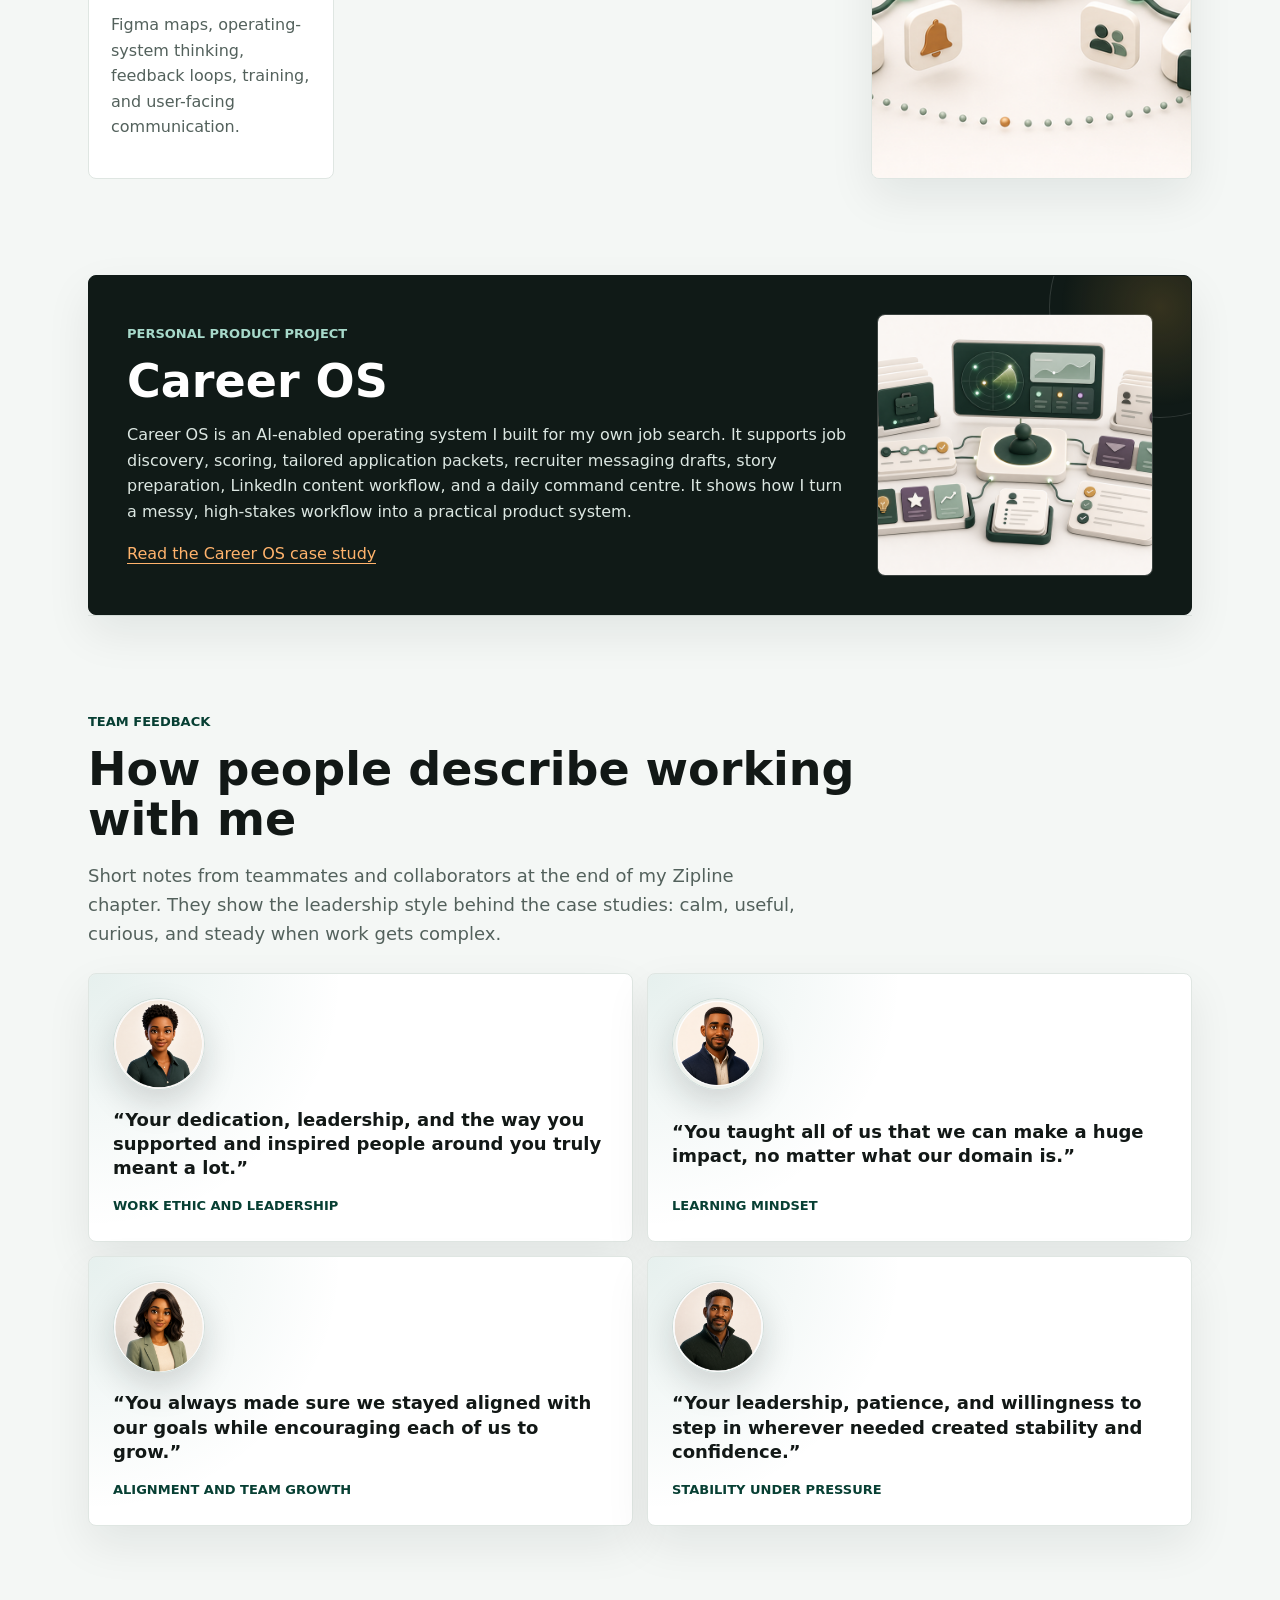
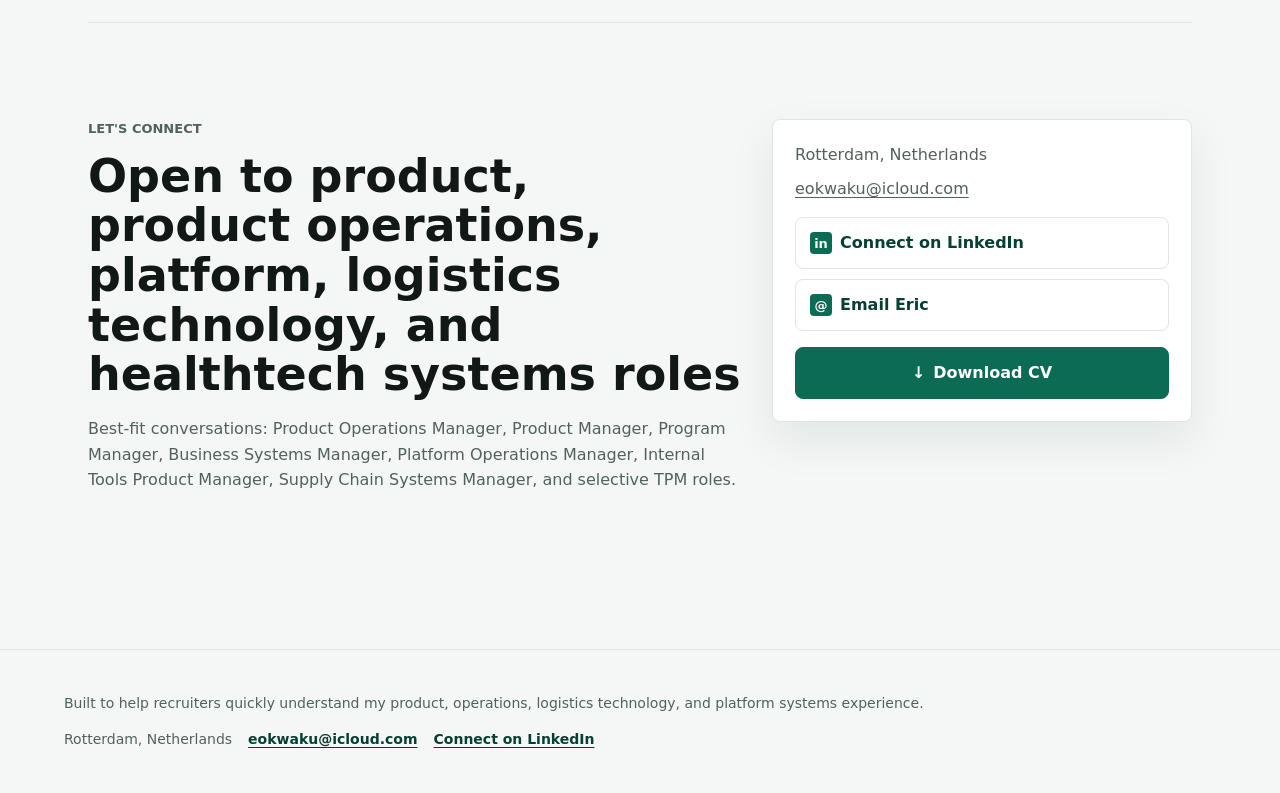
==== commit b38f513a: "extend portfolio section visuals" ====
--- a/index.html
+++ b/index.html
@@ -5,7 +5,7 @@
   <meta name="viewport" content="width=device-width, initial-scale=1">
   <title>Product, Operations &amp; Platform Systems | Eric Ofei-Kwapong</title>
   <meta name="description" content="Eric Ofei-Kwapong portfolio for product, product operations, logistics technology, healthtech, internal systems, and platform roles.">
-  <link rel="stylesheet" href="assets/styles.css?v=20260705">
+  <link rel="stylesheet" href="assets/styles.css?v=20260706">
 </head>
 <body>
   <header class="site-header">
@@ -34,23 +34,28 @@
       </div>
     </section>
 
-    <section class="proof-strip" aria-label="Selected proof points">
-      <article class="metric-card reveal">
-        <strong>6 years</strong>
-        <span>Across healthcare logistics, fulfilment systems, product operations, and internal platforms.</span>
-      </article>
-      <article class="metric-card reveal">
-        <strong>77% -&gt; 97%</strong>
-        <span>On-time delivery improvement from a fulfilment workflow redesign.</span>
-      </article>
-      <article class="metric-card reveal">
-        <strong>3-4 mins saved</strong>
-        <span>Per large order by reducing manual queue checks and coordination.</span>
-      </article>
-      <article class="metric-card reveal">
-        <strong>100% adoption</strong>
-        <span>Among target users within four weeks after staged rollout and training.</span>
-      </article>
+    <section class="proof-section section-visual-band" aria-label="Selected proof points">
+      <div class="section-art reveal">
+        <img src="assets/section-proof-metrics.png" alt="Abstract 3D visual of operational metrics and reliability signals">
+      </div>
+      <div class="proof-strip">
+        <article class="metric-card reveal">
+          <strong>6 years</strong>
+          <span>Across healthcare logistics, fulfilment systems, product operations, and internal platforms.</span>
+        </article>
+        <article class="metric-card reveal">
+          <strong>77% -&gt; 97%</strong>
+          <span>On-time delivery improvement from a fulfilment workflow redesign.</span>
+        </article>
+        <article class="metric-card reveal">
+          <strong>3-4 mins saved</strong>
+          <span>Per large order by reducing manual queue checks and coordination.</span>
+        </article>
+        <article class="metric-card reveal">
+          <strong>100% adoption</strong>
+          <span>Among target users within four weeks after staged rollout and training.</span>
+        </article>
+      </div>
     </section>
 
     <section class="section" id="what-i-do">
@@ -59,16 +64,21 @@
         <h2>Where I Create Value</h2>
         <p>I do my best work where product, operations, engineering, and frontline workflows need to become one clear operating system.</p>
       </div>
-      <div class="capability-grid">
-        <span>Product Operations</span>
-        <span>Internal Tools</span>
-        <span>Platform Systems</span>
-        <span>Healthtech</span>
-        <span>Logistics Technology</span>
-        <span>Fulfilment Workflows</span>
-        <span>Incident Response</span>
-        <span>Stakeholder Alignment</span>
-        <span>Rollout &amp; Adoption</span>
+      <div class="visual-content-grid">
+        <div class="section-art reveal">
+          <img src="assets/section-work-value.png" alt="Abstract 3D visual of product, operations, engineering, and frontline workflows connecting">
+        </div>
+        <div class="capability-grid">
+          <span>Product Operations</span>
+          <span>Internal Tools</span>
+          <span>Platform Systems</span>
+          <span>Healthtech</span>
+          <span>Logistics Technology</span>
+          <span>Fulfilment Workflows</span>
+          <span>Incident Response</span>
+          <span>Stakeholder Alignment</span>
+          <span>Rollout &amp; Adoption</span>
+        </div>
       </div>
     </section>
 
@@ -117,6 +127,9 @@
       <div>
         <p class="eyebrow">Working Style</p>
         <h2>How I Work With Product, Engineering and Operations</h2>
+        <div class="section-art compact-art">
+          <img src="assets/section-working-style.png" alt="Abstract 3D visual of roadmap discipline, reliability signals, and feedback loops">
+        </div>
       </div>
       <ul class="principle-list">
         <li><strong>Start with the workflow.</strong> The best requirements come from seeing how work actually happens.</li>
@@ -131,19 +144,29 @@
         <p class="eyebrow">Operating System</p>
         <h2>Structured enough for scale, practical enough for operations</h2>
       </div>
-      <div class="tool-grid">
-        <div class="reveal"><h3>Product work</h3><p>Discovery, PRDs, epics, user stories, acceptance criteria, roadmap trade-offs, and launch readiness.</p></div>
-        <div class="reveal"><h3>Delivery rhythm</h3><p>Jira, Confluence-style documentation, Linear, stakeholder updates, release sequencing, and adoption tracking.</p></div>
-        <div class="reveal"><h3>Reliability</h3><p>Incident.io, PagerDuty, Sentry, GitHub-supported incident coordination, runbooks, and post-incident learning.</p></div>
-        <div class="reveal"><h3>Workflow design</h3><p>Figma maps, operating-system thinking, feedback loops, training, and user-facing communication.</p></div>
+      <div class="visual-content-grid reverse">
+        <div class="tool-grid">
+          <div class="reveal"><h3>Product work</h3><p>Discovery, PRDs, epics, user stories, acceptance criteria, roadmap trade-offs, and launch readiness.</p></div>
+          <div class="reveal"><h3>Delivery rhythm</h3><p>Jira, Confluence-style documentation, Linear, stakeholder updates, release sequencing, and adoption tracking.</p></div>
+          <div class="reveal"><h3>Reliability</h3><p>Incident.io, PagerDuty, Sentry, GitHub-supported incident coordination, runbooks, and post-incident learning.</p></div>
+          <div class="reveal"><h3>Workflow design</h3><p>Figma maps, operating-system thinking, feedback loops, training, and user-facing communication.</p></div>
+        </div>
+        <div class="section-art reveal">
+          <img src="assets/section-operating-system.png" alt="Abstract 3D visual of product work, delivery rhythm, reliability, and workflow design tools">
+        </div>
       </div>
     </section>
 
     <section class="section callout" id="career-os">
-      <p class="eyebrow">Personal product project</p>
-      <h2>Career OS</h2>
-      <p>Career OS is an AI-enabled operating system I built for my own job search. It supports job discovery, scoring, tailored application packets, recruiter messaging drafts, story preparation, LinkedIn content workflow, and a daily command centre. It shows how I turn a messy, high-stakes workflow into a practical product system.</p>
-      <a class="text-link" href="case_studies/career_os.html">Read the Career OS case study</a>
+      <div>
+        <p class="eyebrow">Personal product project</p>
+        <h2>Career OS</h2>
+        <p>Career OS is an AI-enabled operating system I built for my own job search. It supports job discovery, scoring, tailored application packets, recruiter messaging drafts, story preparation, LinkedIn content workflow, and a daily command centre. It shows how I turn a messy, high-stakes workflow into a practical product system.</p>
+        <a class="text-link" href="case_studies/career_os.html">Read the Career OS case study</a>
+      </div>
+      <div class="callout-art">
+        <img src="assets/section-career-os.png" alt="Abstract 3D visual of Career OS as a personal command centre">
+      </div>
     </section>
 
     <section class="section praise-section" id="team-feedback">
--- a/assets/styles.css
+++ b/assets/styles.css
@@ -151,13 +151,67 @@
 .button:hover { transform: translateY(-1px); background: var(--accent-dark); border-color: var(--accent-dark); }
 .button.secondary { background: transparent; color: var(--accent-dark); border: 1px solid var(--accent); }
 .button.secondary:hover { background: var(--soft); }
+.proof-section {
+  display: grid;
+  grid-template-columns: minmax(240px, 0.42fr) minmax(0, 1fr);
+  gap: 18px;
+  align-items: stretch;
+  margin: -24px 0 46px;
+  position: relative;
+  z-index: 2;
+}
+.section-visual-band {
+  padding: 0;
+  border-top: 0;
+}
+.section-art {
+  display: grid;
+  place-items: center;
+  min-height: 100%;
+  overflow: hidden;
+  border: 1px solid var(--line);
+  border-radius: 8px;
+  background:
+    linear-gradient(135deg, rgba(255,255,255,0.92), rgba(231, 240, 236, 0.74)),
+    var(--panel);
+  box-shadow: var(--shadow);
+}
+.section-art img,
+.callout-art img {
+  width: 100%;
+  height: 100%;
+  min-height: 248px;
+  object-fit: cover;
+  display: block;
+  transform: scale(1.01);
+  transition: transform 650ms ease, filter 650ms ease;
+}
+.section-art:hover img,
+.callout:hover .callout-art img {
+  transform: scale(1.045);
+  filter: saturate(1.06) contrast(1.02);
+}
+.compact-art {
+  margin-top: 22px;
+  max-height: 290px;
+}
+.compact-art img {
+  min-height: 230px;
+}
+.visual-content-grid {
+  display: grid;
+  grid-template-columns: minmax(250px, 0.42fr) minmax(0, 1fr);
+  gap: 18px;
+  align-items: stretch;
+}
+.visual-content-grid.reverse {
+  grid-template-columns: minmax(0, 1fr) minmax(250px, 0.42fr);
+}
 .proof-strip {
   display: grid;
   grid-template-columns: repeat(4, minmax(0, 1fr));
   gap: 14px;
-  margin: -24px 0 46px;
-  position: relative;
-  z-index: 2;
+  margin: 0;
 }
 .metric-card {
   position: relative;
@@ -242,10 +296,19 @@
   border-radius: 8px;
 }
 .capability-grid span {
+  display: flex;
+  align-items: center;
+  min-height: 68px;
   padding: 13px 15px;
   font-weight: 750;
   color: var(--accent-dark);
   background: #fbfcfb;
+  transition: transform 160ms ease, border-color 160ms ease, background 160ms ease;
+}
+.capability-grid span:hover {
+  transform: translateY(-2px);
+  border-color: #b7c9c2;
+  background: #f6faf8;
 }
 .case-card, .tool-grid div, .contact-card { padding: 22px; }
 .case-card, .tool-grid div {
@@ -329,9 +392,18 @@
 }
 .principle-list, .case-body ul, .case-aside ul { margin: 0; padding-left: 20px; }
 .principle-list li, .case-body li, .case-aside li { margin-bottom: 12px; }
+.principle-list li {
+  padding: 14px 0;
+  border-bottom: 1px solid var(--line);
+}
+.principle-list li:last-child { border-bottom: 0; }
 .callout {
   position: relative;
   overflow: hidden;
+  display: grid;
+  grid-template-columns: minmax(0, 1fr) minmax(240px, 0.38fr);
+  gap: 24px;
+  align-items: center;
   padding: 38px;
   background: var(--night);
   color: white;
@@ -357,6 +429,15 @@
 .callout .eyebrow { color: #a7d9ca; }
 .callout p { color: #dce7e2; max-width: 900px; }
 .callout .text-link { color: #ffb36c; }
+.callout-art {
+  overflow: hidden;
+  border-radius: 8px;
+  border: 1px solid rgba(255,255,255,0.14);
+  background: rgba(255,255,255,0.04);
+}
+.callout-art img {
+  min-height: 260px;
+}
 .praise-section {
   padding-top: clamp(62px, 8vw, 96px);
 }
@@ -556,7 +637,7 @@
   .subtitle { font-size: 20px; }
   .hero-visual { justify-items: start; }
   .avatar-orb { width: min(220px, 76vw); }
-  .proof-strip, .capability-grid, .case-grid, .tool-grid, .praise-layout, .quote-grid { grid-template-columns: 1fr; }
+  .proof-section, .proof-strip, .capability-grid, .case-grid, .tool-grid, .praise-layout, .quote-grid, .visual-content-grid, .visual-content-grid.reverse, .callout { grid-template-columns: 1fr; }
   .proof-strip { margin-top: 0; }
   .metric-card { min-height: 128px; }
   .proof-panel div { grid-template-columns: 1fr; gap: 4px; }
@@ -574,10 +655,10 @@
     transform: none;
     transition: none;
   }
-  .button, .case-card, .tool-grid div, .metric-card {
+  .button, .case-card, .tool-grid div, .metric-card, .capability-grid span {
     transition: none;
   }
-  .case-visual img {
+  .case-visual img, .section-art img, .callout-art img {
     transition: none;
   }
 }
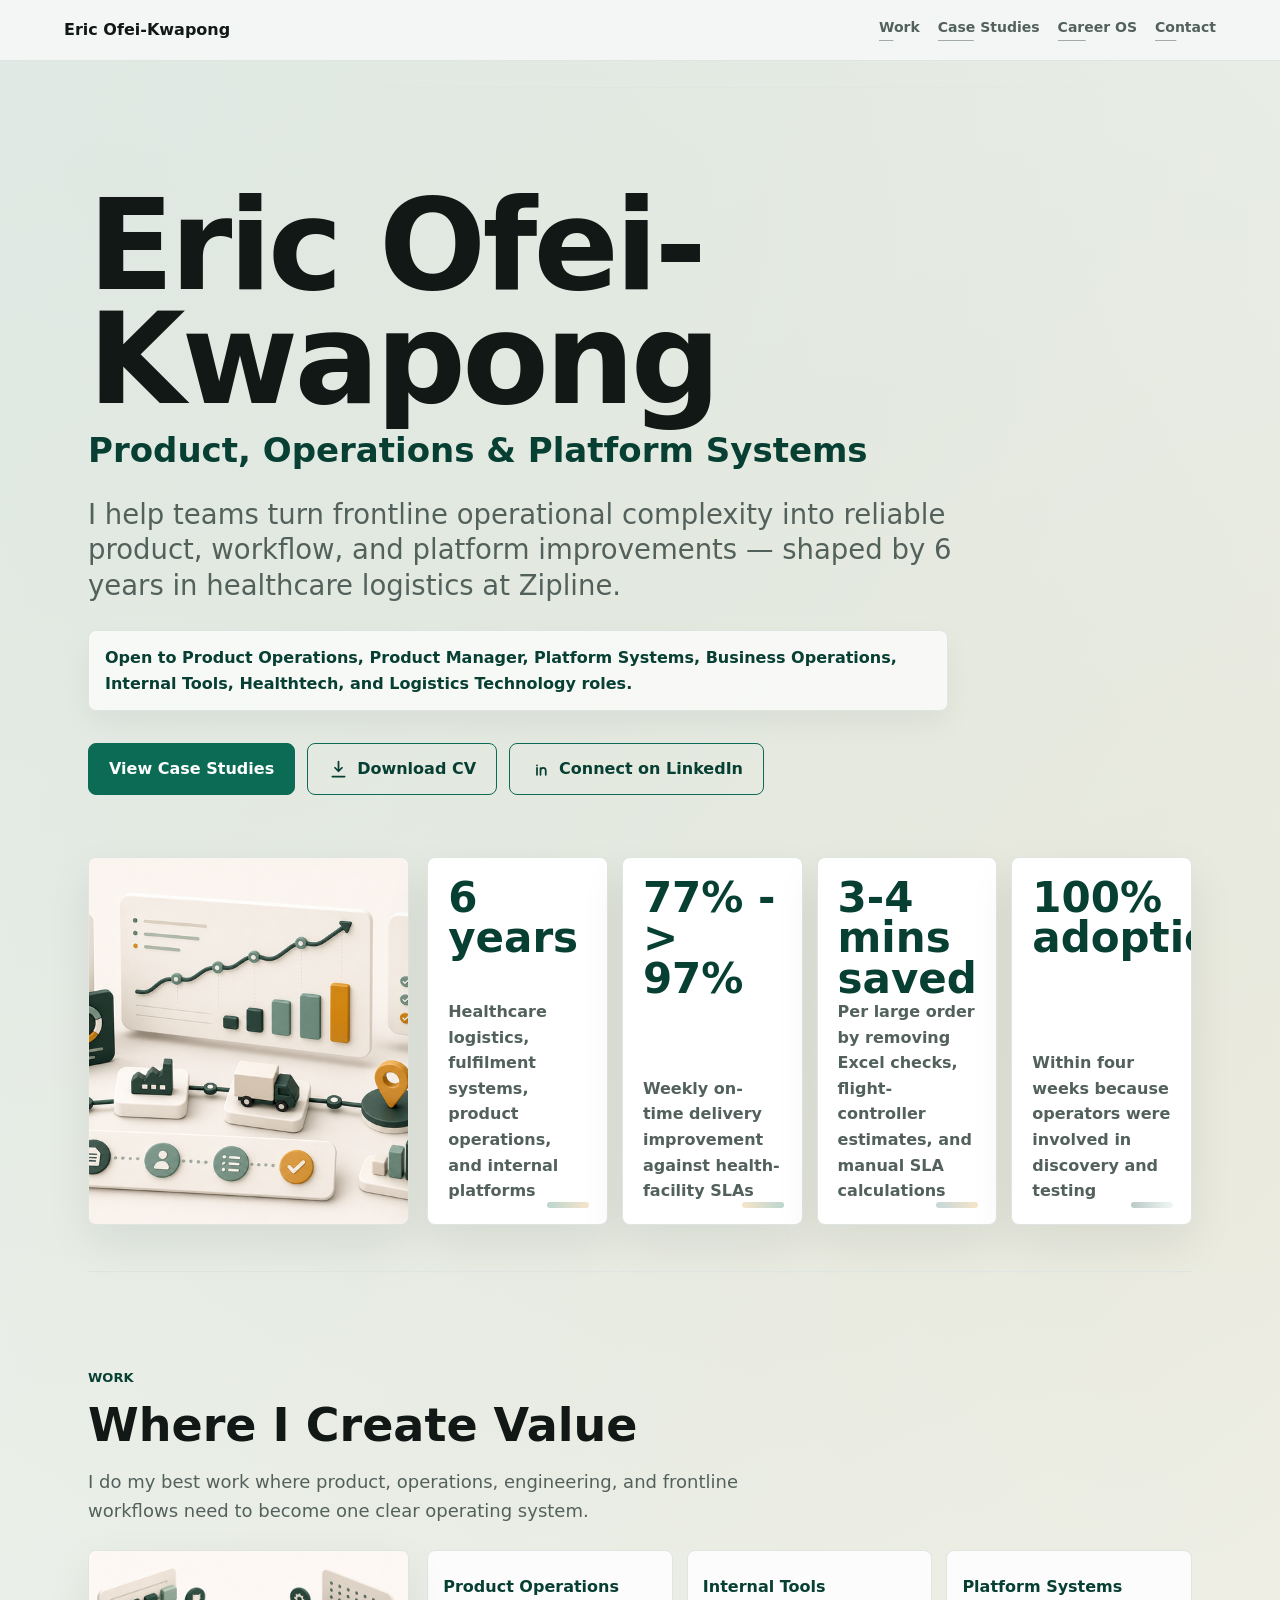
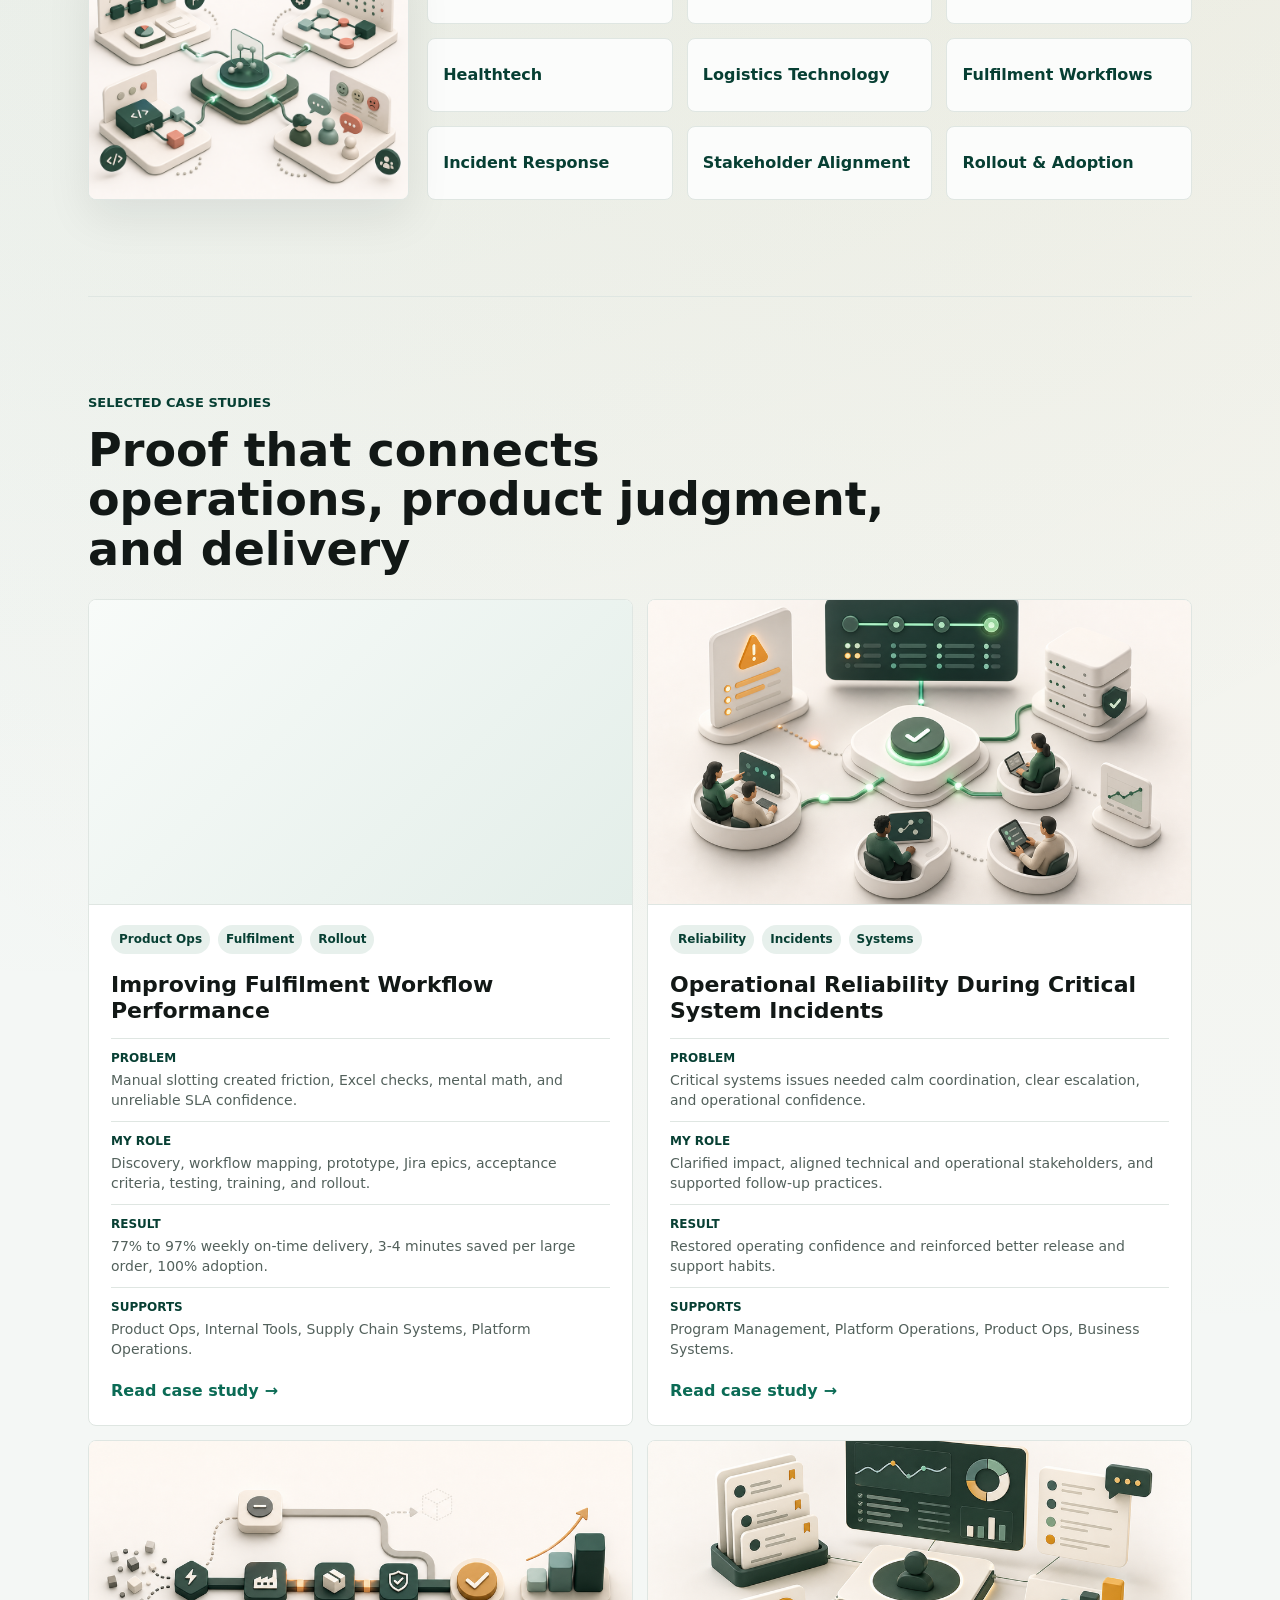
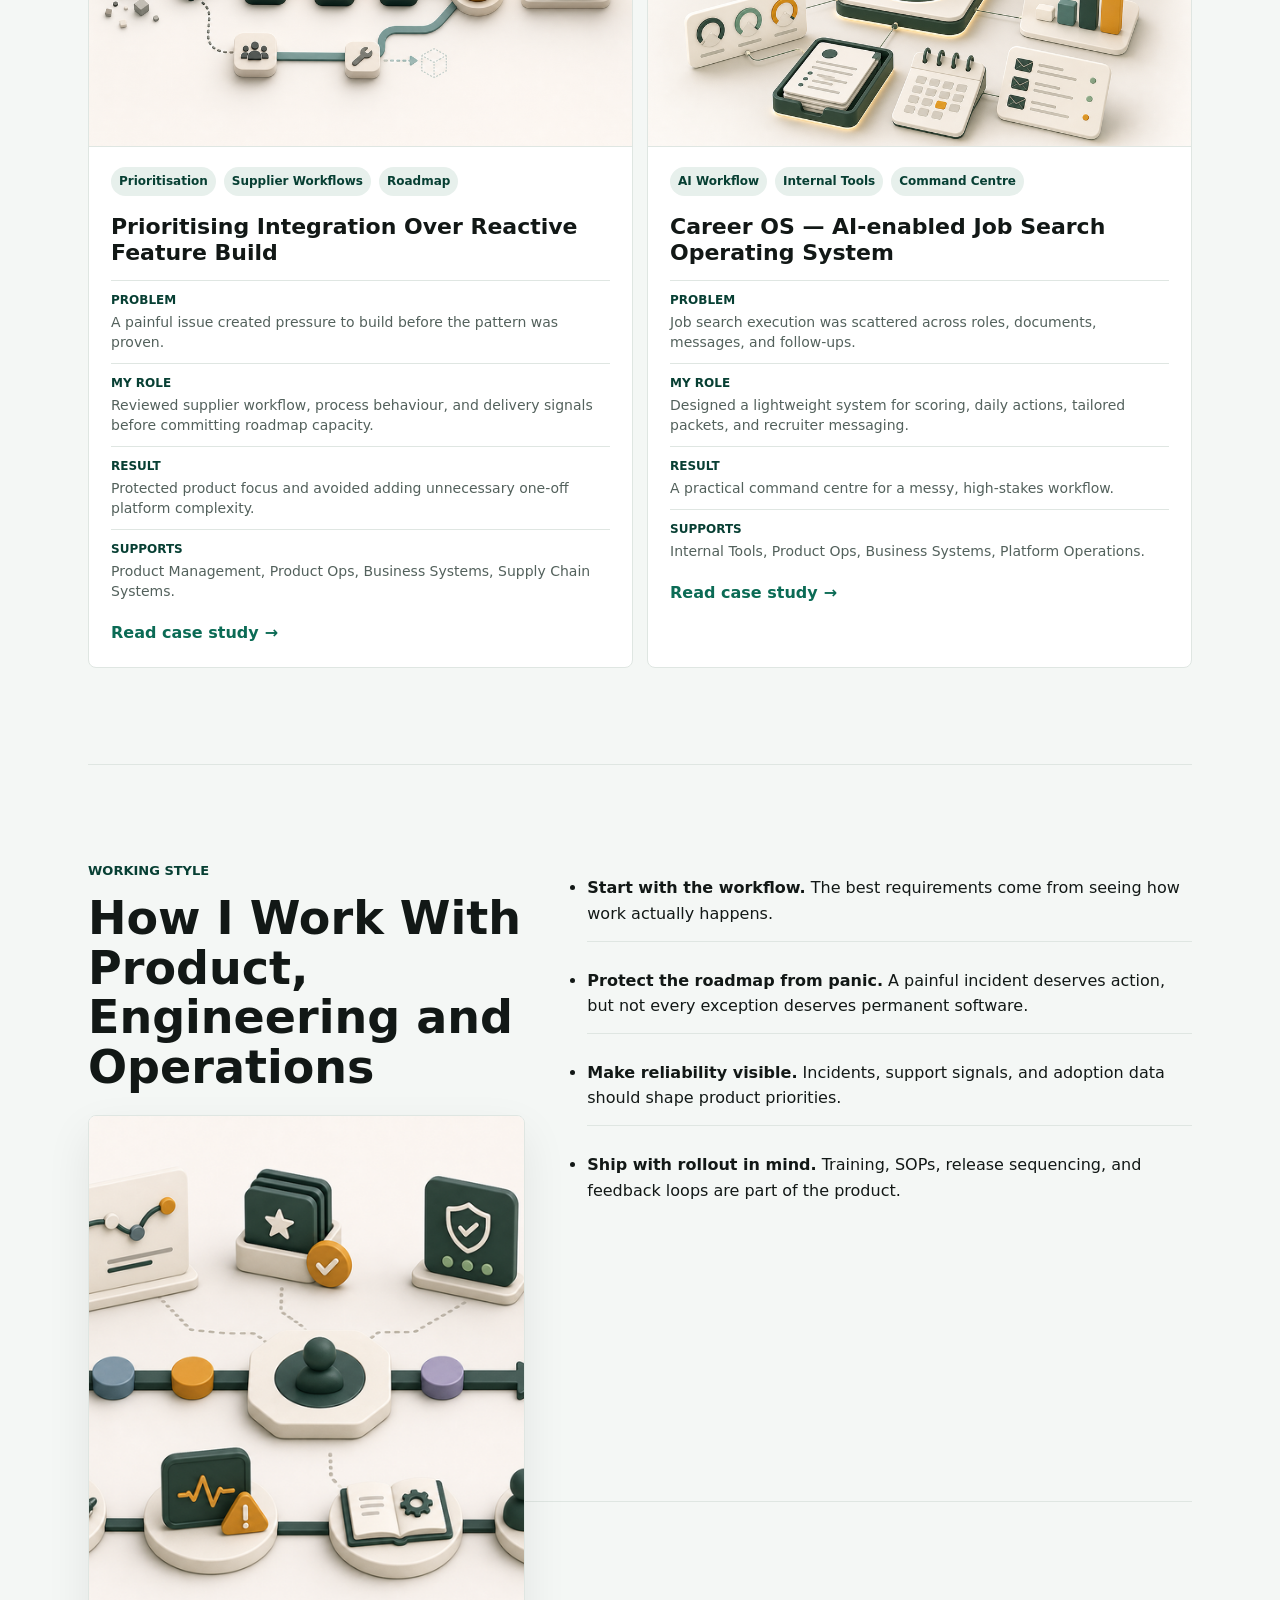
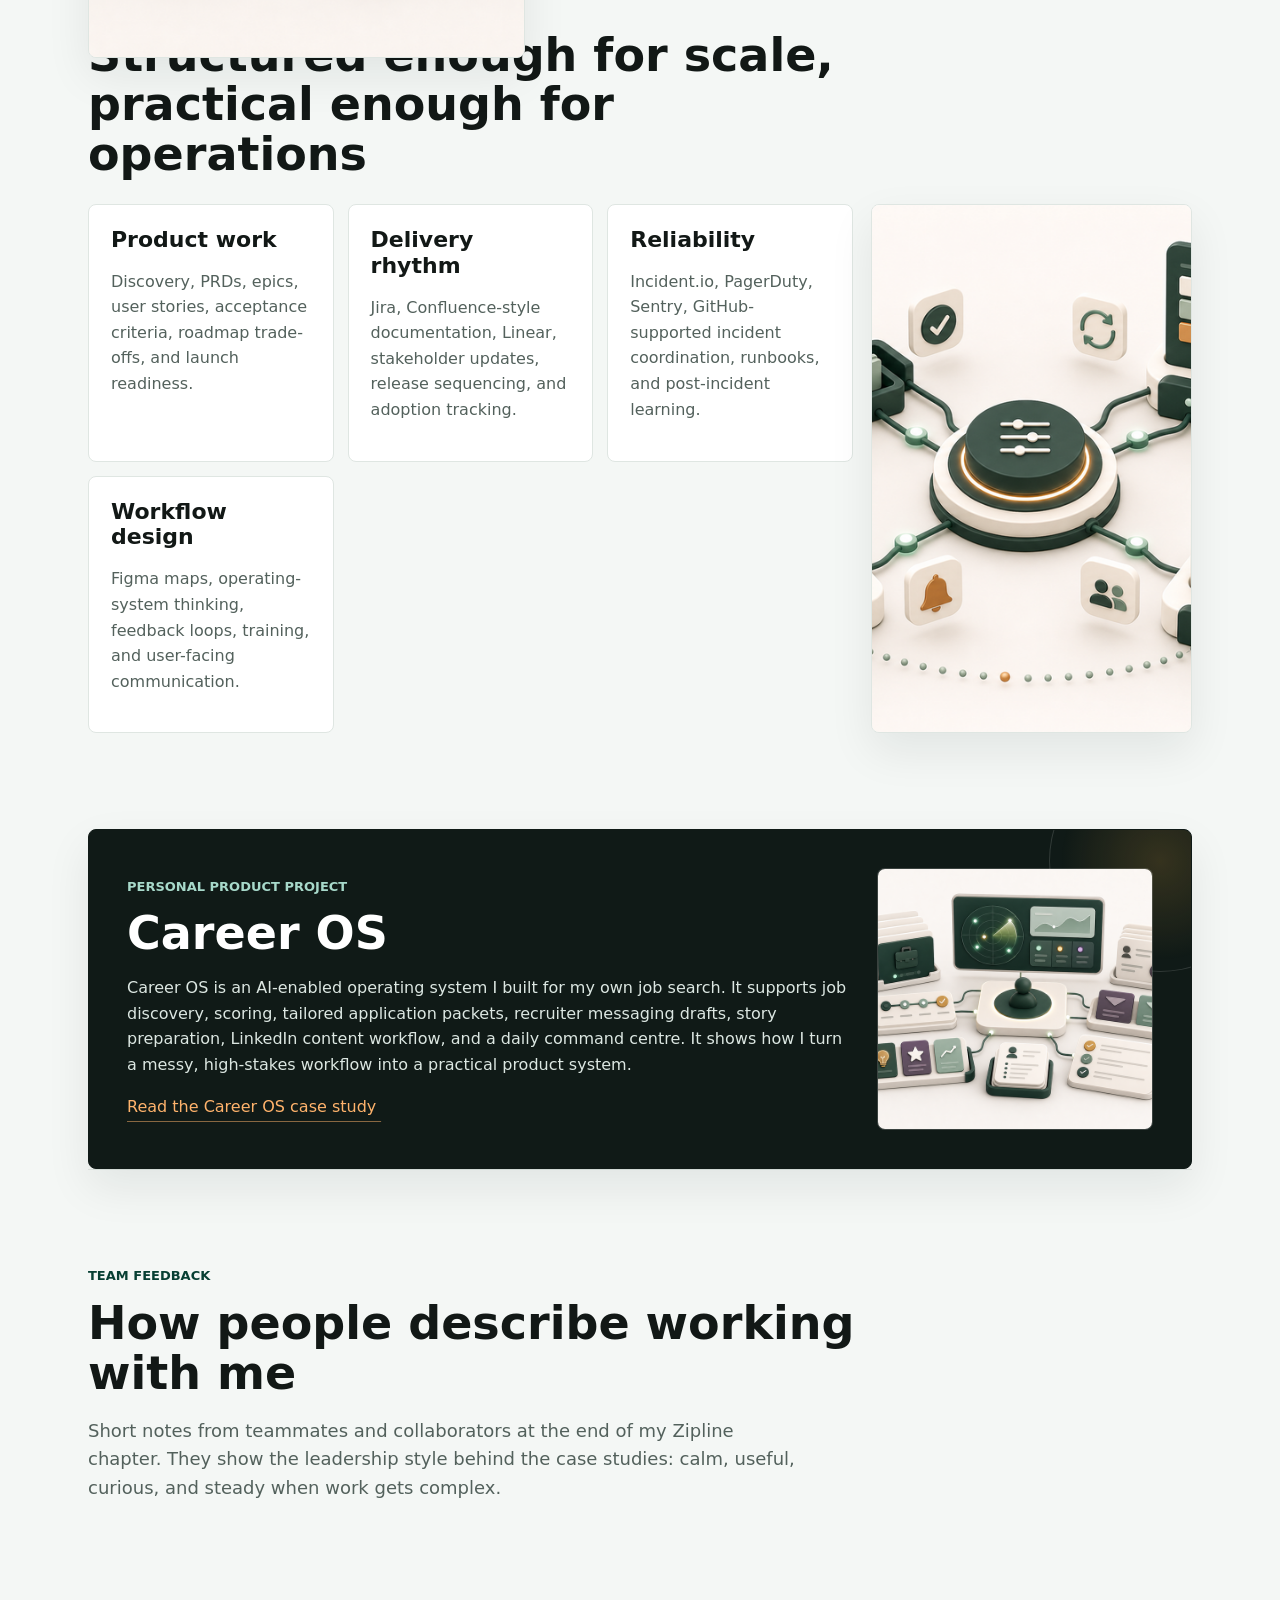
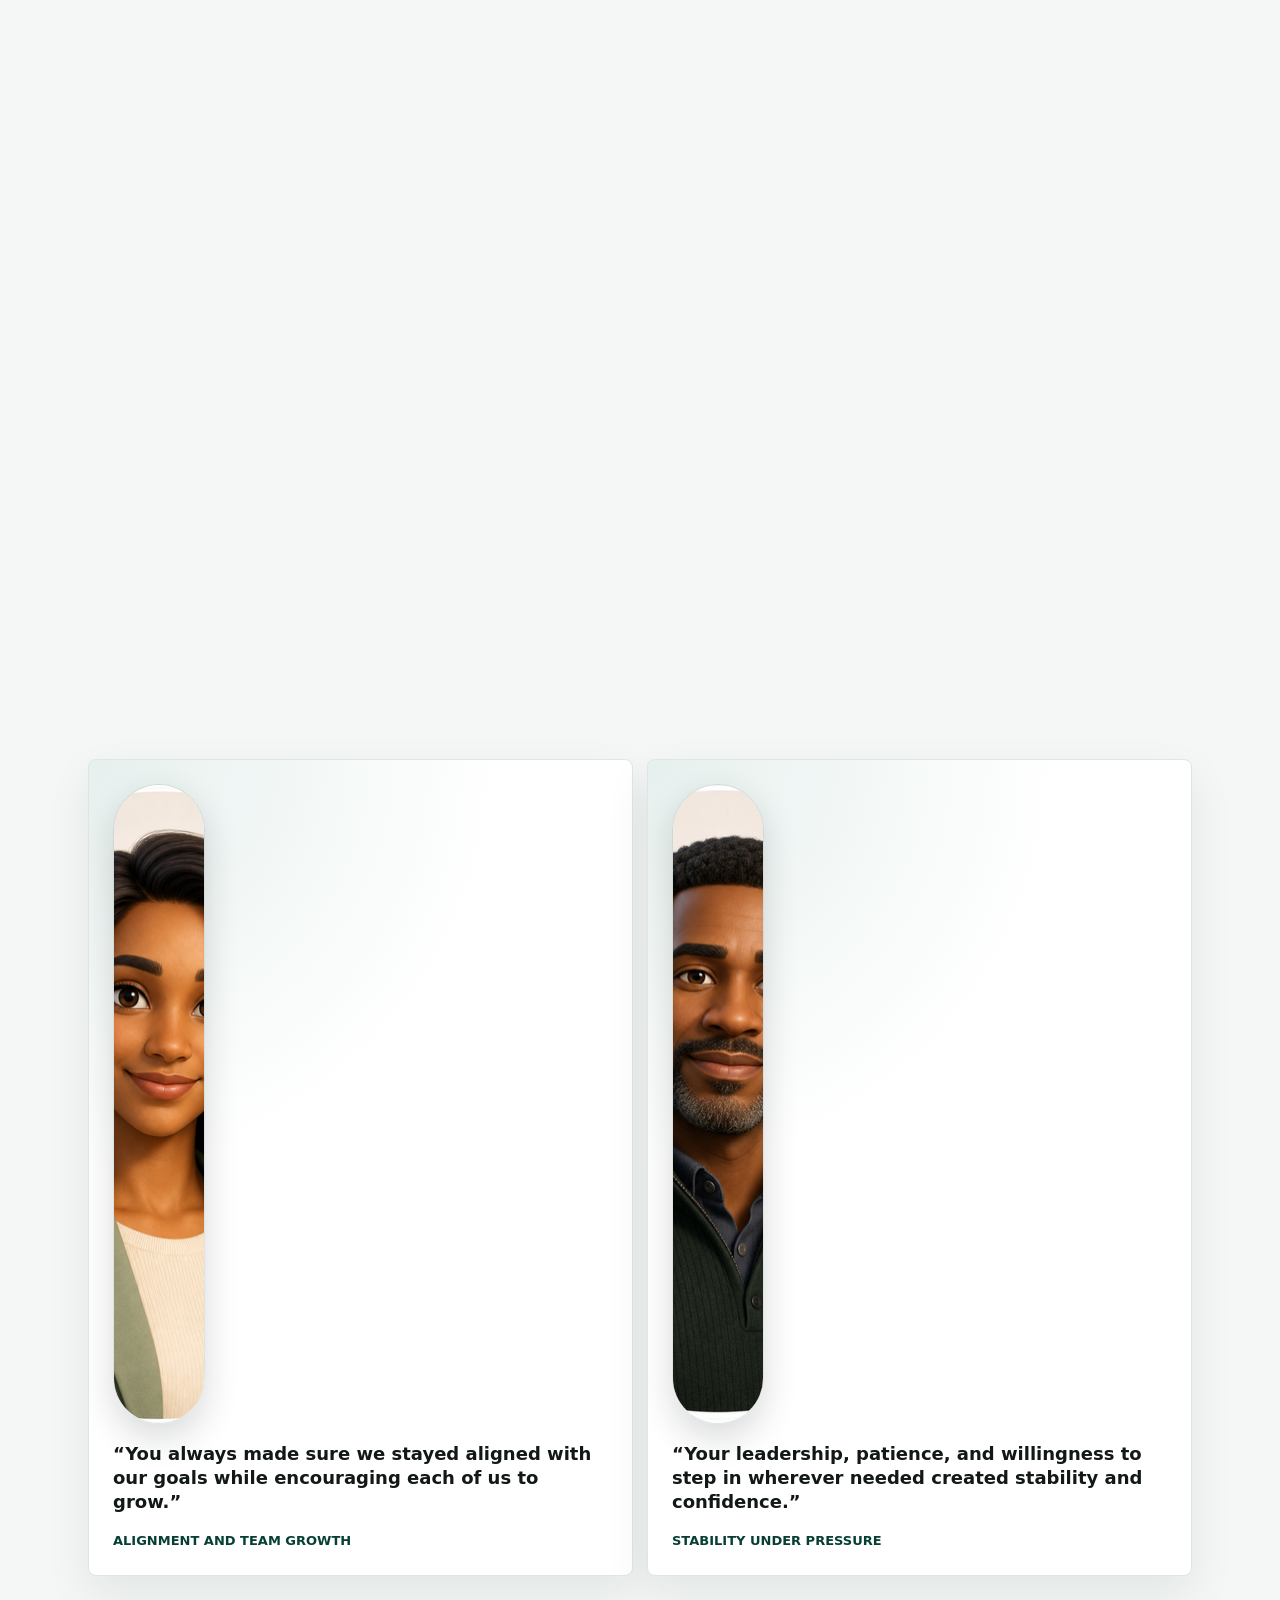
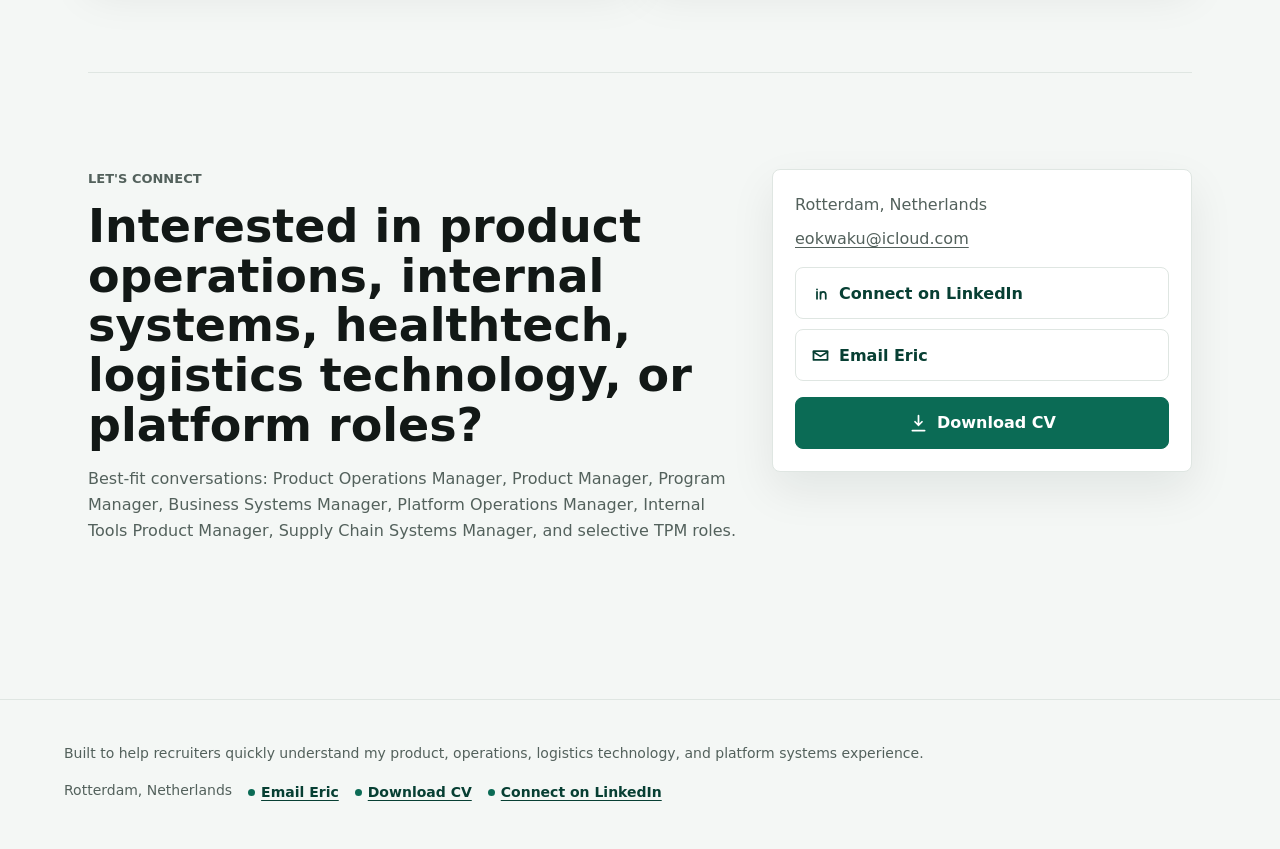
==== commit 6257304f: "polish portfolio ux and story depth" ====
--- a/index.html
+++ b/index.html
@@ -4,10 +4,19 @@
   <meta charset="utf-8">
   <meta name="viewport" content="width=device-width, initial-scale=1">
   <title>Product, Operations &amp; Platform Systems | Eric Ofei-Kwapong</title>
-  <meta name="description" content="Eric Ofei-Kwapong portfolio for product, product operations, logistics technology, healthtech, internal systems, and platform roles.">
-  <link rel="stylesheet" href="assets/styles.css?v=20260706">
+  <meta name="description" content="Eric Ofei-Kwapong helps product, operations, healthtech, logistics technology, internal tools, and platform teams turn frontline complexity into reliable workflows and systems.">
+  <link rel="canonical" href="https://spiffyrtl.github.io/eric-ofei-kwapong-portfolio/index.html">
+  <meta property="og:title" content="Eric Ofei-Kwapong | Product, Operations & Platform Systems">
+  <meta property="og:description" content="Product and operations portfolio for healthtech, logistics technology, internal systems, platform, and product operations roles.">
+  <meta property="og:type" content="website">
+  <meta property="og:url" content="https://spiffyrtl.github.io/eric-ofei-kwapong-portfolio/index.html">
+  <meta name="twitter:card" content="summary">
+  <meta name="twitter:title" content="Eric Ofei-Kwapong | Product, Operations & Platform Systems">
+  <meta name="twitter:description" content="Turning frontline operational complexity into reliable product, workflow, and platform improvements.">
+  <link rel="stylesheet" href="assets/styles.css?v=20260707">
 </head>
 <body>
+  <a class="skip-link" href="#main-content">Skip to main content</a>
   <header class="site-header">
     <a class="brand" href="index.html">Eric Ofei-Kwapong</a>
     <nav aria-label="Primary navigation">
@@ -17,17 +26,22 @@
       <a href="index.html#contact">Contact</a>
     </nav>
   </header>
-  <main>
+  <main id="main-content">
 
     <section class="hero">
       <div class="hero-copy reveal">
         <h1>Eric Ofei-Kwapong</h1>
         <p class="hero-role">Product, Operations &amp; Platform Systems</p>
         <p class="subtitle">I help teams turn frontline operational complexity into reliable product, workflow, and platform improvements — shaped by 6 years in healthcare logistics at Zipline.</p>
+        <p class="open-to">Open to Product Operations, Product Manager, Platform Systems, Business Operations, Internal Tools, Healthtech, and Logistics Technology roles.</p>
         <div class="hero-actions">
           <a class="button" href="#case-studies">View Case Studies</a>
+          <a class="button secondary" href="assets/Eric_Ofei_Kwapong_CV_Master.pdf">
+            <svg class="icon" viewBox="0 0 24 24" aria-hidden="true"><path d="M12 3v11m0 0 4-4m-4 4-4-4M5 20h14"/></svg>
+            <span>Download CV</span>
+          </a>
           <a class="button secondary" href="https://www.linkedin.com/in/eric-ofei-kwapong-834758124" target="_blank" rel="noopener noreferrer">
-            <span class="contact-icon" aria-hidden="true">in</span>
+            <svg class="icon" viewBox="0 0 24 24" aria-hidden="true"><path d="M8 10v8M8 7.2v.1M12 18v-4.4c0-2.2 1.3-3.6 3.2-3.6 1.8 0 2.8 1.2 2.8 3.5V18M12 10.4V18"/></svg>
             <span>Connect on LinkedIn</span>
           </a>
         </div>
@@ -36,24 +50,24 @@
 
     <section class="proof-section section-visual-band" aria-label="Selected proof points">
       <div class="section-art reveal">
-        <img src="assets/section-proof-metrics.png" alt="Abstract 3D visual of operational metrics and reliability signals">
+        <img src="assets/section-proof-metrics.png" alt="Abstract 3D visual of operational metrics and reliability signals" width="980" height="620" decoding="async">
       </div>
       <div class="proof-strip">
         <article class="metric-card reveal">
           <strong>6 years</strong>
-          <span>Across healthcare logistics, fulfilment systems, product operations, and internal platforms.</span>
+          <span>Healthcare logistics, fulfilment systems, product operations, and internal platforms</span>
         </article>
         <article class="metric-card reveal">
           <strong>77% -&gt; 97%</strong>
-          <span>On-time delivery improvement from a fulfilment workflow redesign.</span>
+          <span>Weekly on-time delivery improvement against health-facility SLAs</span>
         </article>
         <article class="metric-card reveal">
           <strong>3-4 mins saved</strong>
-          <span>Per large order by reducing manual queue checks and coordination.</span>
+          <span>Per large order by removing Excel checks, flight-controller estimates, and manual SLA calculations</span>
         </article>
         <article class="metric-card reveal">
           <strong>100% adoption</strong>
-          <span>Among target users within four weeks after staged rollout and training.</span>
+          <span>Within four weeks because operators were involved in discovery and testing</span>
         </article>
       </div>
     </section>
@@ -66,7 +80,7 @@
       </div>
       <div class="visual-content-grid">
         <div class="section-art reveal">
-          <img src="assets/section-work-value.png" alt="Abstract 3D visual of product, operations, engineering, and frontline workflows connecting">
+          <img src="assets/section-work-value.png" alt="Abstract 3D visual of product, operations, engineering, and frontline workflows connecting" width="980" height="620" loading="lazy" decoding="async">
         </div>
         <div class="capability-grid">
           <span>Product Operations</span>
@@ -89,35 +103,51 @@
       </div>
       <div class="case-grid">
         <a class="case-card reveal" href="case_studies/slotting_tool.html">
-          <span class="case-visual"><img src="assets/case-fulfilment-workflow.png" alt="Abstract 3D visual of fulfilment workflow cards and route lines"></span>
+          <span class="case-visual"><img src="assets/case-fulfilment-workflow.png" alt="Abstract 3D visual of fulfilment workflow cards and route lines" width="980" height="620" loading="lazy" decoding="async"></span>
           <span class="tag-row"><span>Product Ops</span><span>Fulfilment</span><span>Rollout</span></span>
           <h3>Improving Fulfilment Workflow Performance</h3>
-          <p>Turned manual delivery slotting into a more reliable workflow for healthcare logistics teams.</p>
-          <strong>Proof: 77% to 97% on-time delivery, 100% adoption in four weeks.</strong>
+          <dl class="case-facts">
+            <div><dt>Problem</dt><dd>Manual slotting created friction, Excel checks, mental math, and unreliable SLA confidence.</dd></div>
+            <div><dt>My role</dt><dd>Discovery, workflow mapping, prototype, Jira epics, acceptance criteria, testing, training, and rollout.</dd></div>
+            <div><dt>Result</dt><dd>77% to 97% weekly on-time delivery, 3-4 minutes saved per large order, 100% adoption.</dd></div>
+            <div><dt>Supports</dt><dd>Product Ops, Internal Tools, Supply Chain Systems, Platform Operations.</dd></div>
+          </dl>
           <span class="case-action">Read case study</span>
         </a>
         <a class="case-card reveal" href="case_studies/incident_reliability.html">
-          <span class="case-visual"><img src="assets/case-incident-reliability.png" alt="Abstract 3D visual of incident status nodes and restored system line"></span>
+          <span class="case-visual"><img src="assets/case-incident-reliability.png" alt="Abstract 3D visual of incident status nodes and restored system line" width="980" height="620" loading="lazy" decoding="async"></span>
           <span class="tag-row"><span>Reliability</span><span>Incidents</span><span>Systems</span></span>
           <h3>Operational Reliability During Critical System Incidents</h3>
-          <p>Coordinated across technical and operational stakeholders when mission-critical systems were under pressure.</p>
-          <strong>Proof: restored operational confidence and improved follow-up practices.</strong>
+          <dl class="case-facts">
+            <div><dt>Problem</dt><dd>Critical systems issues needed calm coordination, clear escalation, and operational confidence.</dd></div>
+            <div><dt>My role</dt><dd>Clarified impact, aligned technical and operational stakeholders, and supported follow-up practices.</dd></div>
+            <div><dt>Result</dt><dd>Restored operating confidence and reinforced better release and support habits.</dd></div>
+            <div><dt>Supports</dt><dd>Program Management, Platform Operations, Product Ops, Business Systems.</dd></div>
+          </dl>
           <span class="case-action">Read case study</span>
         </a>
         <a class="case-card reveal" href="case_studies/supplier_erp_prioritisation.html">
-          <span class="case-visual"><img src="assets/case-supplier-integration.png" alt="Abstract 3D visual of roadmap branches and supplier integration path"></span>
+          <span class="case-visual"><img src="assets/case-supplier-integration.png" alt="Abstract 3D visual of roadmap branches and supplier integration path" width="980" height="620" loading="lazy" decoding="async"></span>
           <span class="tag-row"><span>Prioritisation</span><span>Supplier Workflows</span><span>Roadmap</span></span>
           <h3>Prioritising Integration Over Reactive Feature Build</h3>
-          <p>Protected roadmap focus by separating urgent pain from repeatable product need.</p>
-          <strong>Proof: turned pressure into clearer product judgment and process action.</strong>
+          <dl class="case-facts">
+            <div><dt>Problem</dt><dd>A painful issue created pressure to build before the pattern was proven.</dd></div>
+            <div><dt>My role</dt><dd>Reviewed supplier workflow, process behaviour, and delivery signals before committing roadmap capacity.</dd></div>
+            <div><dt>Result</dt><dd>Protected product focus and avoided adding unnecessary one-off platform complexity.</dd></div>
+            <div><dt>Supports</dt><dd>Product Management, Product Ops, Business Systems, Supply Chain Systems.</dd></div>
+          </dl>
           <span class="case-action">Read case study</span>
         </a>
         <a class="case-card reveal" href="case_studies/career_os.html">
-          <span class="case-visual"><img src="assets/case-career-os.png" alt="Abstract 3D visual of job cards, scoring dials, and message drafts"></span>
+          <span class="case-visual"><img src="assets/case-career-os.png" alt="Abstract 3D visual of job cards, scoring dials, and message drafts" width="980" height="620" loading="lazy" decoding="async"></span>
           <span class="tag-row"><span>AI Workflow</span><span>Internal Tools</span><span>Command Centre</span></span>
           <h3>Career OS — AI-enabled Job Search Operating System</h3>
-          <p>Built a practical system for job discovery, scoring, tailored packets, outreach drafts, and daily execution.</p>
-          <strong>Proof: a real operating system for a messy, high-stakes workflow.</strong>
+          <dl class="case-facts">
+            <div><dt>Problem</dt><dd>Job search execution was scattered across roles, documents, messages, and follow-ups.</dd></div>
+            <div><dt>My role</dt><dd>Designed a lightweight system for scoring, daily actions, tailored packets, and recruiter messaging.</dd></div>
+            <div><dt>Result</dt><dd>A practical command centre for a messy, high-stakes workflow.</dd></div>
+            <div><dt>Supports</dt><dd>Internal Tools, Product Ops, Business Systems, Platform Operations.</dd></div>
+          </dl>
           <span class="case-action">Read case study</span>
         </a>
       </div>
@@ -128,7 +158,7 @@
         <p class="eyebrow">Working Style</p>
         <h2>How I Work With Product, Engineering and Operations</h2>
         <div class="section-art compact-art">
-          <img src="assets/section-working-style.png" alt="Abstract 3D visual of roadmap discipline, reliability signals, and feedback loops">
+          <img src="assets/section-working-style.png" alt="Abstract 3D visual of roadmap discipline, reliability signals, and feedback loops" width="980" height="620" loading="lazy" decoding="async">
         </div>
       </div>
       <ul class="principle-list">
@@ -152,7 +182,7 @@
           <div class="reveal"><h3>Workflow design</h3><p>Figma maps, operating-system thinking, feedback loops, training, and user-facing communication.</p></div>
         </div>
         <div class="section-art reveal">
-          <img src="assets/section-operating-system.png" alt="Abstract 3D visual of product work, delivery rhythm, reliability, and workflow design tools">
+          <img src="assets/section-operating-system.png" alt="Abstract 3D visual of product work, delivery rhythm, reliability, and workflow design tools" width="980" height="620" loading="lazy" decoding="async">
         </div>
       </div>
     </section>
@@ -165,7 +195,7 @@
         <a class="text-link" href="case_studies/career_os.html">Read the Career OS case study</a>
       </div>
       <div class="callout-art">
-        <img src="assets/section-career-os.png" alt="Abstract 3D visual of Career OS as a personal command centre">
+        <img src="assets/section-career-os.png" alt="Abstract 3D visual of Career OS as a personal command centre" width="980" height="620" loading="lazy" decoding="async">
       </div>
     </section>
 
@@ -177,22 +207,22 @@
       </div>
       <div class="quote-grid">
         <figure class="quote-card testimonial-card reveal">
-          <img class="testimonial-avatar" src="assets/feedback-avatar-leadership.png" alt="3D illustrated teammate avatar">
+          <img class="testimonial-avatar" src="assets/feedback-avatar-leadership.png" alt="3D illustrated teammate avatar" width="640" height="640" loading="lazy" decoding="async">
           <blockquote>“Your dedication, leadership, and the way you supported and inspired people around you truly meant a lot.”</blockquote>
           <figcaption>Work ethic and leadership</figcaption>
         </figure>
         <figure class="quote-card testimonial-card reveal">
-          <img class="testimonial-avatar" src="assets/feedback-avatar-learning.png" alt="3D illustrated teammate avatar">
+          <img class="testimonial-avatar" src="assets/feedback-avatar-learning.png" alt="3D illustrated teammate avatar" width="640" height="640" loading="lazy" decoding="async">
           <blockquote>“You taught all of us that we can make a huge impact, no matter what our domain is.”</blockquote>
           <figcaption>Learning mindset</figcaption>
         </figure>
         <figure class="quote-card testimonial-card reveal">
-          <img class="testimonial-avatar" src="assets/feedback-avatar-alignment.png" alt="3D illustrated teammate avatar">
+          <img class="testimonial-avatar" src="assets/feedback-avatar-alignment.png" alt="3D illustrated teammate avatar" width="640" height="640" loading="lazy" decoding="async">
           <blockquote>“You always made sure we stayed aligned with our goals while encouraging each of us to grow.”</blockquote>
           <figcaption>Alignment and team growth</figcaption>
         </figure>
         <figure class="quote-card testimonial-card reveal">
-          <img class="testimonial-avatar" src="assets/feedback-avatar-stability.png" alt="3D illustrated teammate avatar">
+          <img class="testimonial-avatar" src="assets/feedback-avatar-stability.png" alt="3D illustrated teammate avatar" width="640" height="640" loading="lazy" decoding="async">
           <blockquote>“Your leadership, patience, and willingness to step in wherever needed created stability and confidence.”</blockquote>
           <figcaption>Stability under pressure</figcaption>
         </figure>
@@ -202,7 +232,7 @@
     <section class="section contact" id="contact">
       <div>
         <p class="eyebrow">Let's Connect</p>
-        <h2>Open to product, product operations, platform, logistics technology, and healthtech systems roles</h2>
+        <h2>Interested in product operations, internal systems, healthtech, logistics technology, or platform roles?</h2>
         <p>Best-fit conversations: Product Operations Manager, Product Manager, Program Manager, Business Systems Manager, Platform Operations Manager, Internal Tools Product Manager, Supply Chain Systems Manager, and selective TPM roles.</p>
       </div>
       <div class="contact-card">
@@ -212,16 +242,16 @@
         </p>
         <div class="contact-actions" aria-label="Contact links">
           <a class="contact-link" href="https://www.linkedin.com/in/eric-ofei-kwapong-834758124" target="_blank" rel="noopener noreferrer">
-            <span class="contact-icon" aria-hidden="true">in</span>
+            <svg class="contact-svg" viewBox="0 0 24 24" aria-hidden="true"><path d="M8 10v8M8 7.2v.1M12 18v-4.4c0-2.2 1.3-3.6 3.2-3.6 1.8 0 2.8 1.2 2.8 3.5V18M12 10.4V18"/></svg>
             <span>Connect on LinkedIn</span>
           </a>
           <a class="contact-link" href="mailto:eokwaku@icloud.com">
-            <span class="contact-icon" aria-hidden="true">@</span>
+            <svg class="contact-svg" viewBox="0 0 24 24" aria-hidden="true"><path d="M4 7h16v10H4z"/><path d="m4 8 8 5 8-5"/></svg>
             <span>Email Eric</span>
           </a>
         </div>
         <a class="button" href="assets/Eric_Ofei_Kwapong_CV_Master.pdf">
-          <span aria-hidden="true">↓</span>
+          <svg class="icon" viewBox="0 0 24 24" aria-hidden="true"><path d="M12 3v11m0 0 4-4m-4 4-4-4M5 20h14"/></svg>
           <span>Download CV</span>
         </a>
       </div>
@@ -232,14 +262,18 @@
     <p>Built to help recruiters quickly understand my product, operations, logistics technology, and platform systems experience.</p>
     <p class="footer-links">
       <span>Rotterdam, Netherlands</span>
-      <a href="mailto:eokwaku@icloud.com">eokwaku@icloud.com</a>
-      <a href="https://www.linkedin.com/in/eric-ofei-kwapong-834758124" target="_blank" rel="noopener noreferrer">Connect on LinkedIn</a>
+      <a class="footer-action" href="mailto:eokwaku@icloud.com">Email Eric</a>
+      <a class="footer-action" href="assets/Eric_Ofei_Kwapong_CV_Master.pdf">Download CV</a>
+      <a class="footer-action" href="https://www.linkedin.com/in/eric-ofei-kwapong-834758124" target="_blank" rel="noopener noreferrer">Connect on LinkedIn</a>
     </p>
   </footer>
   <script>
     const observer = new IntersectionObserver((entries) => {
       entries.forEach((entry) => {
-        if (entry.isIntersecting) entry.target.classList.add('is-visible');
+        if (entry.isIntersecting) {
+          entry.target.classList.add('is-visible');
+          observer.unobserve(entry.target);
+        }
       });
     }, { threshold: 0.16 });
     document.querySelectorAll('.reveal').forEach((el) => observer.observe(el));
--- a/assets/styles.css
+++ b/assets/styles.css
@@ -28,6 +28,26 @@
   line-height: 1.6;
 }
 a { color: inherit; text-underline-offset: 3px; }
+.skip-link {
+  position: absolute;
+  left: 18px;
+  top: 10px;
+  z-index: 100;
+  padding: 10px 14px;
+  border-radius: 8px;
+  background: var(--night);
+  color: #fff;
+  font-weight: 800;
+  text-decoration: none;
+  transform: translateY(-150%);
+  transition: transform 180ms ease;
+}
+.skip-link:focus { transform: translateY(0); }
+:focus-visible {
+  outline: 3px solid rgba(196, 91, 28, 0.72);
+  outline-offset: 4px;
+  border-radius: 8px;
+}
 .site-header {
   position: sticky;
   top: 0;
@@ -43,10 +63,32 @@
 }
 .brand { font-weight: 850; text-decoration: none; }
 nav { display: flex; flex-wrap: wrap; gap: 18px; color: var(--muted); font-size: 14px; font-weight: 700; }
-nav a, .text-link { text-decoration: none; border-bottom: 1px solid currentColor; }
+nav a, .text-link { text-decoration: none; }
 nav a:hover, .text-link:hover { color: var(--accent); }
 nav a {
+  position: relative;
+  padding-bottom: 3px;
   transition: color 160ms ease, border-color 160ms ease;
+}
+nav a::after,
+.text-link::after {
+  content: "";
+  display: block;
+  height: 1px;
+  width: 100%;
+  margin-top: 2px;
+  background: currentColor;
+  transform: scaleX(0.35);
+  transform-origin: left;
+  opacity: 0.5;
+  transition: transform 180ms ease, opacity 180ms ease;
+}
+nav a:hover::after,
+nav a:focus-visible::after,
+.text-link:hover::after,
+.text-link:focus-visible::after {
+  transform: scaleX(1);
+  opacity: 1;
 }
 main { max-width: 1200px; margin: 0 auto; padding: 0 clamp(18px, 4vw, 48px); }
 .hero {
@@ -124,6 +166,18 @@
   color: var(--muted);
   line-height: 1.28;
 }
+.open-to {
+  max-width: 860px;
+  margin: 22px 0 0;
+  padding: 14px 16px;
+  border: 1px solid var(--line);
+  border-radius: 8px;
+  background: rgba(255,255,255,0.72);
+  color: var(--accent-dark);
+  font-size: 16px;
+  font-weight: 760;
+  box-shadow: 0 12px 30px rgba(16, 26, 23, 0.05);
+}
 .eyebrow {
   margin: 0 0 12px;
   color: var(--accent-dark);
@@ -148,9 +202,19 @@
   border: 1px solid var(--accent);
   transition: transform 160ms ease, background 160ms ease, border-color 160ms ease;
 }
-.button:hover { transform: translateY(-1px); background: var(--accent-dark); border-color: var(--accent-dark); }
+.button:hover, .button:focus-visible { transform: translateY(-1px); background: var(--accent-dark); border-color: var(--accent-dark); }
 .button.secondary { background: transparent; color: var(--accent-dark); border: 1px solid var(--accent); }
 .button.secondary:hover { background: var(--soft); }
+.icon, .contact-svg {
+  width: 21px;
+  height: 21px;
+  flex: 0 0 auto;
+  fill: none;
+  stroke: currentColor;
+  stroke-width: 2;
+  stroke-linecap: round;
+  stroke-linejoin: round;
+}
 .proof-section {
   display: grid;
   grid-template-columns: minmax(240px, 0.42fr) minmax(0, 1fr);
@@ -320,7 +384,7 @@
   box-shadow: 0 14px 34px rgba(16, 26, 23, 0.08);
 }
 .case-card {
-  min-height: 440px;
+  min-height: 0;
   display: flex;
   flex-direction: column;
   text-decoration: none;
@@ -348,6 +412,29 @@
   filter: saturate(1.06) contrast(1.02);
 }
 .case-card p { margin-top: 4px; }
+.case-facts {
+  display: grid;
+  gap: 10px;
+  margin: 4px 0 0;
+}
+.case-facts div {
+  display: grid;
+  gap: 3px;
+  padding-top: 10px;
+  border-top: 1px solid var(--line);
+}
+.case-facts dt {
+  color: var(--accent-dark);
+  font-size: 12px;
+  font-weight: 850;
+  text-transform: uppercase;
+}
+.case-facts dd {
+  margin: 0;
+  color: var(--muted);
+  font-size: 14px;
+  line-height: 1.42;
+}
 .case-card strong {
   display: block;
   margin-top: auto;
@@ -560,7 +647,8 @@
   font-weight: 750;
   text-decoration: none;
 }
-.contact-link:hover {
+.contact-link:hover,
+.contact-link:focus-visible {
   border-color: var(--accent);
   background: var(--soft);
   transform: translateY(-1px);
@@ -586,6 +674,19 @@
   color: var(--accent-dark);
   font-weight: 700;
 }
+.footer-action {
+  display: inline-flex;
+  align-items: center;
+  min-height: 28px;
+  gap: 6px;
+}
+.footer-action::before {
+  content: "";
+  width: 7px;
+  height: 7px;
+  border-radius: 999px;
+  background: var(--accent);
+}
 .site-footer {
   margin-top: 44px;
   padding: 28px clamp(20px, 5vw, 72px);
@@ -611,10 +712,26 @@
 }
 .case-body h2, .case-aside h2 { font-size: 24px; margin-top: 26px; }
 .case-body h2:first-child, .case-aside h2:first-child { margin-top: 0; }
+.case-contact {
+  max-width: 1200px;
+  margin: 0 auto 28px;
+  padding: 24px clamp(18px, 4vw, 48px);
+  display: flex;
+  flex-wrap: wrap;
+  gap: 12px;
+  align-items: center;
+  border-top: 1px solid var(--line);
+}
+.case-contact p {
+  flex: 1 1 320px;
+  margin: 0;
+  color: var(--accent-dark);
+  font-weight: 800;
+}
 .reveal {
   opacity: 0;
-  transform: translateY(24px);
-  transition: opacity 700ms ease, transform 700ms ease;
+  transform: translateY(18px);
+  transition: opacity 620ms cubic-bezier(.2,.7,.2,1), transform 620ms cubic-bezier(.2,.7,.2,1);
 }
 .case-card:nth-child(2), .quote-card:nth-child(2), .metric-card:nth-child(2) { transition-delay: 70ms; }
 .case-card:nth-child(3), .quote-card:nth-child(3), .metric-card:nth-child(3) { transition-delay: 120ms; }
@@ -631,7 +748,7 @@
 @media (max-width: 860px) {
   .site-header, .hero, .split, .contact, .case-layout { grid-template-columns: 1fr; }
   .site-header { position: static; align-items: flex-start; flex-direction: column; }
-  nav { gap: 10px 14px; }
+  nav { gap: 8px 12px; font-size: 13px; }
   .hero { min-height: auto; padding-top: 52px; padding-bottom: 48px; }
   .hero h1, .case-hero h1 { font-size: clamp(44px, 15vw, 68px); }
   .subtitle { font-size: 20px; }
@@ -644,6 +761,8 @@
   .callout { padding: 24px; }
   .contact-actions { flex-direction: column; }
   .contact-link, .button { width: 100%; }
+  .case-facts dd { font-size: 13px; }
+  .case-contact { align-items: stretch; }
 }
 
 @media (prefers-reduced-motion: reduce) {
@@ -655,6 +774,7 @@
     transform: none;
     transition: none;
   }
+  .skip-link,
   .button, .case-card, .tool-grid div, .metric-card, .capability-grid span {
     transition: none;
   }
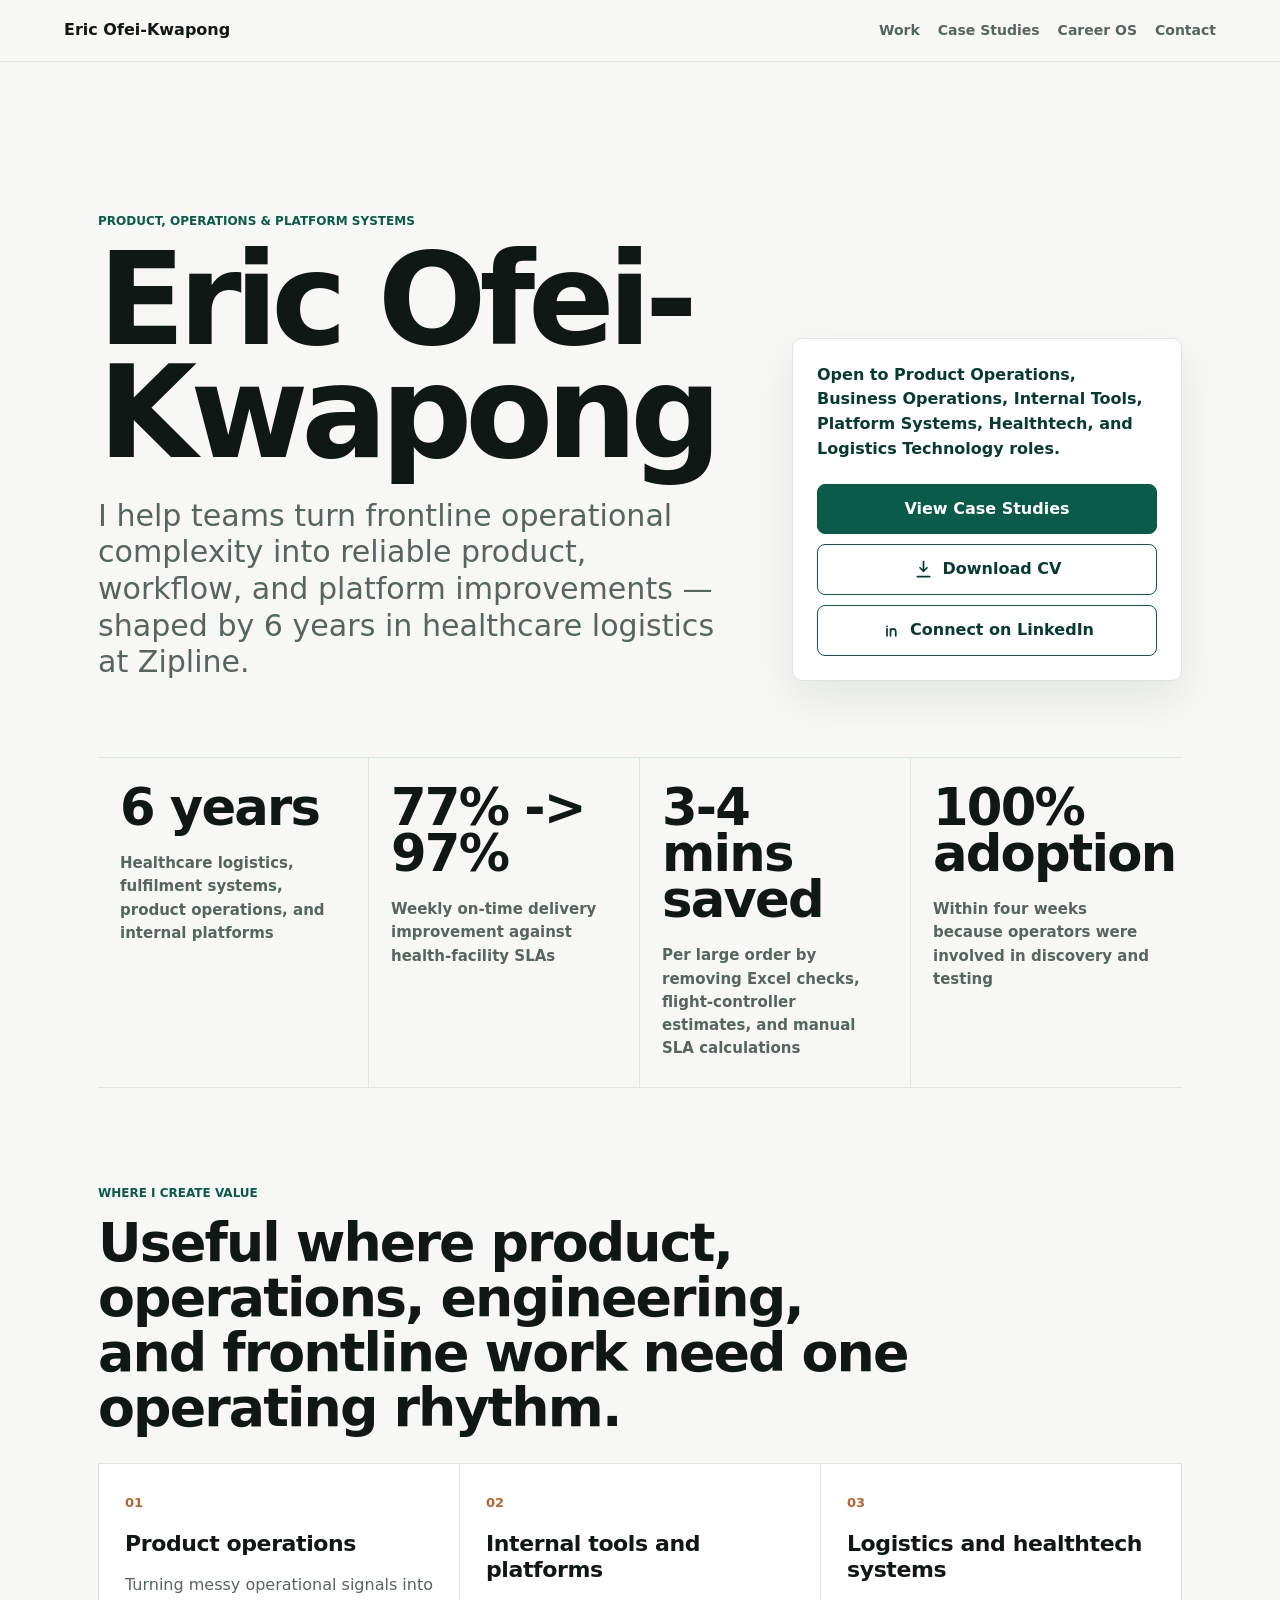
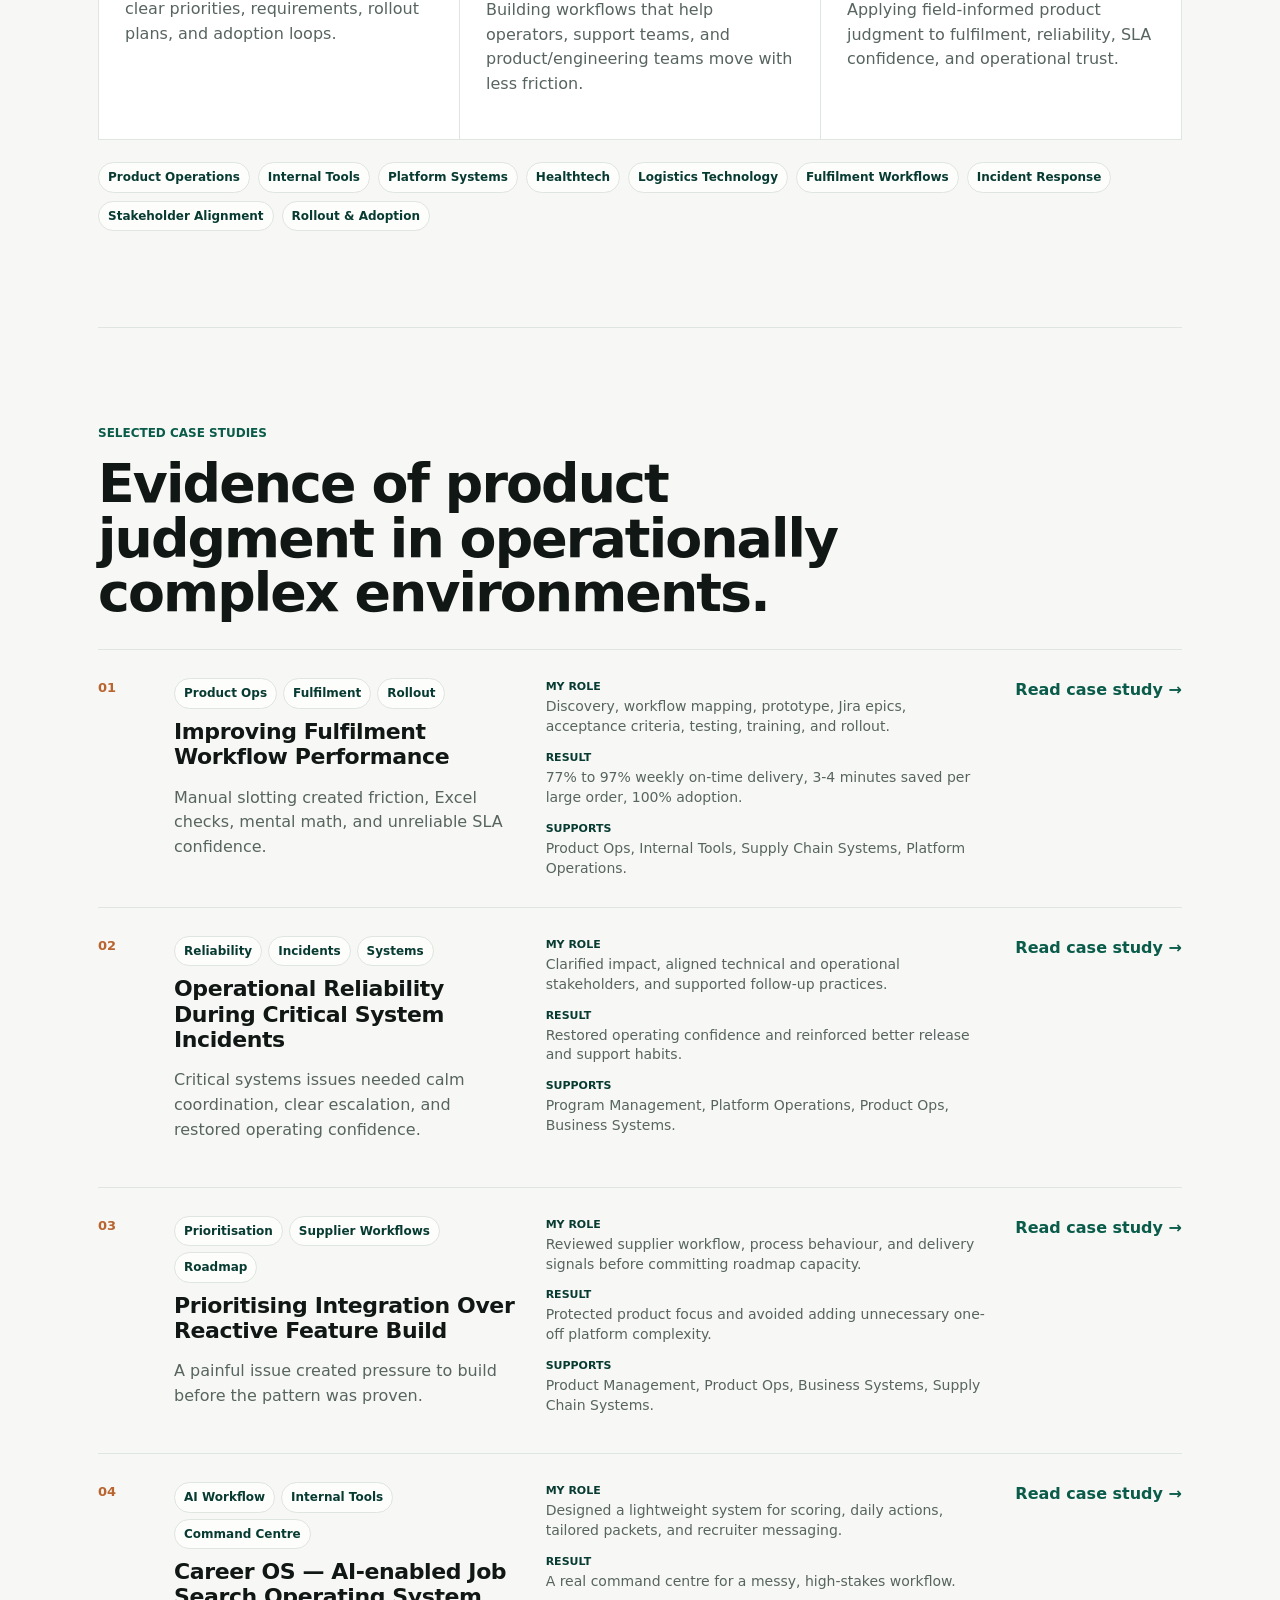
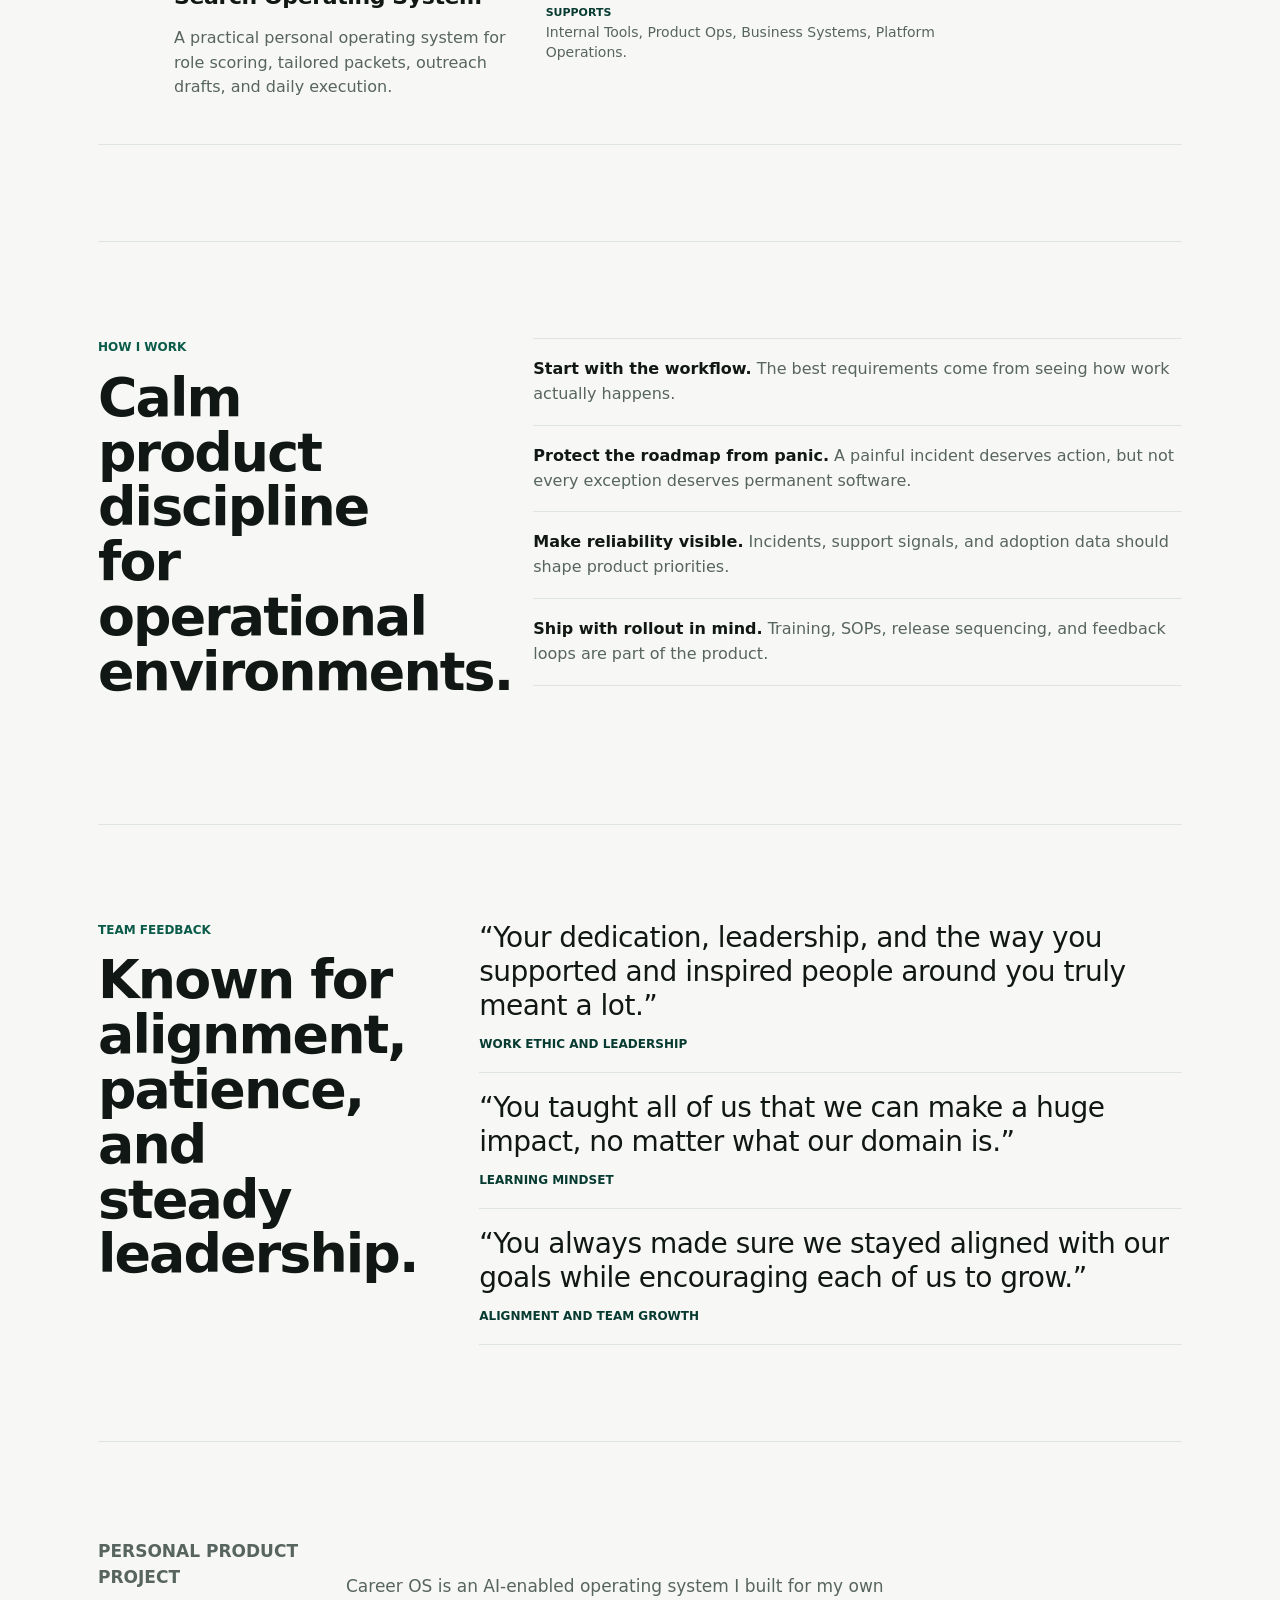
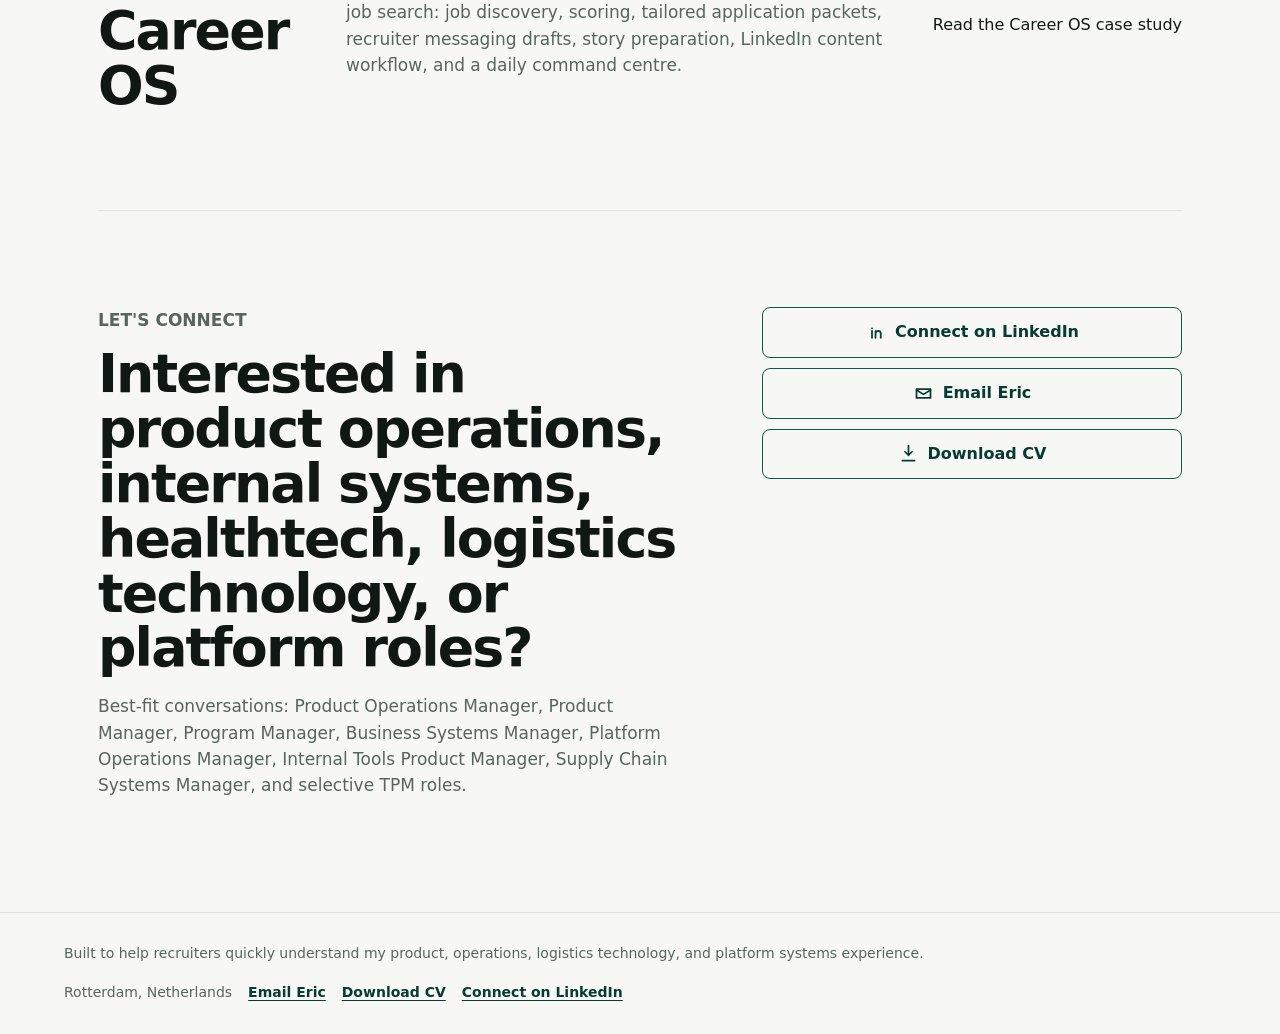
==== commit d9a4c237: "redesign portfolio visual system" ====
--- a/index.html
+++ b/index.html
@@ -7,145 +7,166 @@
   <meta name="description" content="Eric Ofei-Kwapong helps product, operations, healthtech, logistics technology, internal tools, and platform teams turn frontline complexity into reliable workflows and systems.">
   <link rel="canonical" href="https://spiffyrtl.github.io/eric-ofei-kwapong-portfolio/index.html">
   <meta property="og:title" content="Eric Ofei-Kwapong | Product, Operations & Platform Systems">
-  <meta property="og:description" content="Product and operations portfolio for healthtech, logistics technology, internal systems, platform, and product operations roles.">
+  <meta property="og:description" content="A recruiter-facing product and operations portfolio for healthtech, logistics technology, internal systems, platform, and product operations roles.">
   <meta property="og:type" content="website">
   <meta property="og:url" content="https://spiffyrtl.github.io/eric-ofei-kwapong-portfolio/index.html">
   <meta name="twitter:card" content="summary">
   <meta name="twitter:title" content="Eric Ofei-Kwapong | Product, Operations & Platform Systems">
   <meta name="twitter:description" content="Turning frontline operational complexity into reliable product, workflow, and platform improvements.">
-  <link rel="stylesheet" href="assets/styles.css?v=20260707">
+  <link rel="stylesheet" href="assets/styles.css?v=20260708">
 </head>
 <body>
   <a class="skip-link" href="#main-content">Skip to main content</a>
   <header class="site-header">
     <a class="brand" href="index.html">Eric Ofei-Kwapong</a>
     <nav aria-label="Primary navigation">
-      <a href="index.html#what-i-do">Work</a>
-      <a href="index.html#case-studies">Case Studies</a>
-      <a href="index.html#career-os">Career OS</a>
-      <a href="index.html#contact">Contact</a>
+      <a href="#what-i-do">Work</a>
+      <a href="#case-studies">Case Studies</a>
+      <a href="#career-os">Career OS</a>
+      <a href="#contact">Contact</a>
     </nav>
   </header>
+
   <main id="main-content">
-
     <section class="hero">
-      <div class="hero-copy reveal">
-        <h1>Eric Ofei-Kwapong</h1>
-        <p class="hero-role">Product, Operations &amp; Platform Systems</p>
-        <p class="subtitle">I help teams turn frontline operational complexity into reliable product, workflow, and platform improvements — shaped by 6 years in healthcare logistics at Zipline.</p>
-        <p class="open-to">Open to Product Operations, Product Manager, Platform Systems, Business Operations, Internal Tools, Healthtech, and Logistics Technology roles.</p>
-        <div class="hero-actions">
-          <a class="button" href="#case-studies">View Case Studies</a>
-          <a class="button secondary" href="assets/Eric_Ofei_Kwapong_CV_Master.pdf">
-            <svg class="icon" viewBox="0 0 24 24" aria-hidden="true"><path d="M12 3v11m0 0 4-4m-4 4-4-4M5 20h14"/></svg>
-            <span>Download CV</span>
-          </a>
-          <a class="button secondary" href="https://www.linkedin.com/in/eric-ofei-kwapong-834758124" target="_blank" rel="noopener noreferrer">
-            <svg class="icon" viewBox="0 0 24 24" aria-hidden="true"><path d="M8 10v8M8 7.2v.1M12 18v-4.4c0-2.2 1.3-3.6 3.2-3.6 1.8 0 2.8 1.2 2.8 3.5V18M12 10.4V18"/></svg>
-            <span>Connect on LinkedIn</span>
-          </a>
+      <div class="hero-kicker">Product, Operations &amp; Platform Systems</div>
+      <div class="hero-grid">
+        <div class="hero-copy reveal">
+          <h1>Eric Ofei-Kwapong</h1>
+          <p class="subtitle">I help teams turn frontline operational complexity into reliable product, workflow, and platform improvements — shaped by 6 years in healthcare logistics at Zipline.</p>
         </div>
-      </div>
-    </section>
-
-    <section class="proof-section section-visual-band" aria-label="Selected proof points">
-      <div class="section-art reveal">
-        <img src="assets/section-proof-metrics.png" alt="Abstract 3D visual of operational metrics and reliability signals" width="980" height="620" decoding="async">
-      </div>
-      <div class="proof-strip">
-        <article class="metric-card reveal">
-          <strong>6 years</strong>
-          <span>Healthcare logistics, fulfilment systems, product operations, and internal platforms</span>
+        <aside class="hero-panel reveal" aria-label="Role focus and contact actions">
+          <p class="open-to">Open to Product Operations, Business Operations, Internal Tools, Platform Systems, Healthtech, and Logistics Technology roles.</p>
+          <div class="hero-actions">
+            <a class="button" href="#case-studies">View Case Studies</a>
+            <a class="button secondary" href="assets/Eric_Ofei_Kwapong_CV_Master.pdf">
+              <svg class="icon" viewBox="0 0 24 24" aria-hidden="true"><path d="M12 3v11m0 0 4-4m-4 4-4-4M5 20h14"/></svg>
+              <span>Download CV</span>
+            </a>
+            <a class="button secondary" href="https://www.linkedin.com/in/eric-ofei-kwapong-834758124" target="_blank" rel="noopener noreferrer">
+              <svg class="icon" viewBox="0 0 24 24" aria-hidden="true"><path d="M8 10v8M8 7.2v.1M12 18v-4.4c0-2.2 1.3-3.6 3.2-3.6 1.8 0 2.8 1.2 2.8 3.5V18M12 10.4V18"/></svg>
+              <span>Connect on LinkedIn</span>
+            </a>
+          </div>
+        </aside>
+      </div>
+    </section>
+
+    <section class="proof-strip" aria-label="Selected proof points">
+      <article class="metric-card reveal">
+        <strong>6 years</strong>
+        <span>Healthcare logistics, fulfilment systems, product operations, and internal platforms</span>
+      </article>
+      <article class="metric-card reveal">
+        <strong>77% -&gt; 97%</strong>
+        <span>Weekly on-time delivery improvement against health-facility SLAs</span>
+      </article>
+      <article class="metric-card reveal">
+        <strong>3-4 mins saved</strong>
+        <span>Per large order by removing Excel checks, flight-controller estimates, and manual SLA calculations</span>
+      </article>
+      <article class="metric-card reveal">
+        <strong>100% adoption</strong>
+        <span>Within four weeks because operators were involved in discovery and testing</span>
+      </article>
+    </section>
+
+    <section class="section value-section" id="what-i-do">
+      <div class="section-heading">
+        <p class="eyebrow">Where I Create Value</p>
+        <h2>Useful where product, operations, engineering, and frontline work need one operating rhythm.</h2>
+      </div>
+      <div class="value-grid">
+        <article class="value-item reveal">
+          <span>01</span>
+          <h3>Product operations</h3>
+          <p>Turning messy operational signals into clear priorities, requirements, rollout plans, and adoption loops.</p>
         </article>
-        <article class="metric-card reveal">
-          <strong>77% -&gt; 97%</strong>
-          <span>Weekly on-time delivery improvement against health-facility SLAs</span>
+        <article class="value-item reveal">
+          <span>02</span>
+          <h3>Internal tools and platforms</h3>
+          <p>Building workflows that help operators, support teams, and product/engineering teams move with less friction.</p>
         </article>
-        <article class="metric-card reveal">
-          <strong>3-4 mins saved</strong>
-          <span>Per large order by removing Excel checks, flight-controller estimates, and manual SLA calculations</span>
+        <article class="value-item reveal">
+          <span>03</span>
+          <h3>Logistics and healthtech systems</h3>
+          <p>Applying field-informed product judgment to fulfilment, reliability, SLA confidence, and operational trust.</p>
         </article>
-        <article class="metric-card reveal">
-          <strong>100% adoption</strong>
-          <span>Within four weeks because operators were involved in discovery and testing</span>
-        </article>
-      </div>
-    </section>
-
-    <section class="section" id="what-i-do">
-      <div class="section-heading">
-        <p class="eyebrow">Work</p>
-        <h2>Where I Create Value</h2>
-        <p>I do my best work where product, operations, engineering, and frontline workflows need to become one clear operating system.</p>
-      </div>
-      <div class="visual-content-grid">
-        <div class="section-art reveal">
-          <img src="assets/section-work-value.png" alt="Abstract 3D visual of product, operations, engineering, and frontline workflows connecting" width="980" height="620" loading="lazy" decoding="async">
-        </div>
-        <div class="capability-grid">
-          <span>Product Operations</span>
-          <span>Internal Tools</span>
-          <span>Platform Systems</span>
-          <span>Healthtech</span>
-          <span>Logistics Technology</span>
-          <span>Fulfilment Workflows</span>
-          <span>Incident Response</span>
-          <span>Stakeholder Alignment</span>
-          <span>Rollout &amp; Adoption</span>
-        </div>
+      </div>
+      <div class="capability-row" aria-label="Role fit tags">
+        <span>Product Operations</span>
+        <span>Internal Tools</span>
+        <span>Platform Systems</span>
+        <span>Healthtech</span>
+        <span>Logistics Technology</span>
+        <span>Fulfilment Workflows</span>
+        <span>Incident Response</span>
+        <span>Stakeholder Alignment</span>
+        <span>Rollout &amp; Adoption</span>
       </div>
     </section>
 
     <section class="section" id="case-studies">
-      <div class="section-heading reveal">
+      <div class="section-heading compact-heading reveal">
         <p class="eyebrow">Selected Case Studies</p>
-        <h2>Proof that connects operations, product judgment, and delivery</h2>
-      </div>
-      <div class="case-grid">
-        <a class="case-card reveal" href="case_studies/slotting_tool.html">
-          <span class="case-visual"><img src="assets/case-fulfilment-workflow.png" alt="Abstract 3D visual of fulfilment workflow cards and route lines" width="980" height="620" loading="lazy" decoding="async"></span>
-          <span class="tag-row"><span>Product Ops</span><span>Fulfilment</span><span>Rollout</span></span>
-          <h3>Improving Fulfilment Workflow Performance</h3>
-          <dl class="case-facts">
-            <div><dt>Problem</dt><dd>Manual slotting created friction, Excel checks, mental math, and unreliable SLA confidence.</dd></div>
+        <h2>Evidence of product judgment in operationally complex environments.</h2>
+      </div>
+      <div class="case-list">
+        <a class="case-row reveal" href="case_studies/slotting_tool.html">
+          <div class="case-index">01</div>
+          <div>
+            <span class="tag-row"><span>Product Ops</span><span>Fulfilment</span><span>Rollout</span></span>
+            <h3>Improving Fulfilment Workflow Performance</h3>
+            <p>Manual slotting created friction, Excel checks, mental math, and unreliable SLA confidence.</p>
+          </div>
+          <dl class="case-facts">
             <div><dt>My role</dt><dd>Discovery, workflow mapping, prototype, Jira epics, acceptance criteria, testing, training, and rollout.</dd></div>
             <div><dt>Result</dt><dd>77% to 97% weekly on-time delivery, 3-4 minutes saved per large order, 100% adoption.</dd></div>
             <div><dt>Supports</dt><dd>Product Ops, Internal Tools, Supply Chain Systems, Platform Operations.</dd></div>
           </dl>
           <span class="case-action">Read case study</span>
         </a>
-        <a class="case-card reveal" href="case_studies/incident_reliability.html">
-          <span class="case-visual"><img src="assets/case-incident-reliability.png" alt="Abstract 3D visual of incident status nodes and restored system line" width="980" height="620" loading="lazy" decoding="async"></span>
-          <span class="tag-row"><span>Reliability</span><span>Incidents</span><span>Systems</span></span>
-          <h3>Operational Reliability During Critical System Incidents</h3>
-          <dl class="case-facts">
-            <div><dt>Problem</dt><dd>Critical systems issues needed calm coordination, clear escalation, and operational confidence.</dd></div>
+
+        <a class="case-row reveal" href="case_studies/incident_reliability.html">
+          <div class="case-index">02</div>
+          <div>
+            <span class="tag-row"><span>Reliability</span><span>Incidents</span><span>Systems</span></span>
+            <h3>Operational Reliability During Critical System Incidents</h3>
+            <p>Critical systems issues needed calm coordination, clear escalation, and restored operating confidence.</p>
+          </div>
+          <dl class="case-facts">
             <div><dt>My role</dt><dd>Clarified impact, aligned technical and operational stakeholders, and supported follow-up practices.</dd></div>
             <div><dt>Result</dt><dd>Restored operating confidence and reinforced better release and support habits.</dd></div>
             <div><dt>Supports</dt><dd>Program Management, Platform Operations, Product Ops, Business Systems.</dd></div>
           </dl>
           <span class="case-action">Read case study</span>
         </a>
-        <a class="case-card reveal" href="case_studies/supplier_erp_prioritisation.html">
-          <span class="case-visual"><img src="assets/case-supplier-integration.png" alt="Abstract 3D visual of roadmap branches and supplier integration path" width="980" height="620" loading="lazy" decoding="async"></span>
-          <span class="tag-row"><span>Prioritisation</span><span>Supplier Workflows</span><span>Roadmap</span></span>
-          <h3>Prioritising Integration Over Reactive Feature Build</h3>
-          <dl class="case-facts">
-            <div><dt>Problem</dt><dd>A painful issue created pressure to build before the pattern was proven.</dd></div>
+
+        <a class="case-row reveal" href="case_studies/supplier_erp_prioritisation.html">
+          <div class="case-index">03</div>
+          <div>
+            <span class="tag-row"><span>Prioritisation</span><span>Supplier Workflows</span><span>Roadmap</span></span>
+            <h3>Prioritising Integration Over Reactive Feature Build</h3>
+            <p>A painful issue created pressure to build before the pattern was proven.</p>
+          </div>
+          <dl class="case-facts">
             <div><dt>My role</dt><dd>Reviewed supplier workflow, process behaviour, and delivery signals before committing roadmap capacity.</dd></div>
             <div><dt>Result</dt><dd>Protected product focus and avoided adding unnecessary one-off platform complexity.</dd></div>
             <div><dt>Supports</dt><dd>Product Management, Product Ops, Business Systems, Supply Chain Systems.</dd></div>
           </dl>
           <span class="case-action">Read case study</span>
         </a>
-        <a class="case-card reveal" href="case_studies/career_os.html">
-          <span class="case-visual"><img src="assets/case-career-os.png" alt="Abstract 3D visual of job cards, scoring dials, and message drafts" width="980" height="620" loading="lazy" decoding="async"></span>
-          <span class="tag-row"><span>AI Workflow</span><span>Internal Tools</span><span>Command Centre</span></span>
-          <h3>Career OS — AI-enabled Job Search Operating System</h3>
-          <dl class="case-facts">
-            <div><dt>Problem</dt><dd>Job search execution was scattered across roles, documents, messages, and follow-ups.</dd></div>
+
+        <a class="case-row reveal" href="case_studies/career_os.html">
+          <div class="case-index">04</div>
+          <div>
+            <span class="tag-row"><span>AI Workflow</span><span>Internal Tools</span><span>Command Centre</span></span>
+            <h3>Career OS — AI-enabled Job Search Operating System</h3>
+            <p>A practical personal operating system for role scoring, tailored packets, outreach drafts, and daily execution.</p>
+          </div>
+          <dl class="case-facts">
             <div><dt>My role</dt><dd>Designed a lightweight system for scoring, daily actions, tailored packets, and recruiter messaging.</dd></div>
-            <div><dt>Result</dt><dd>A practical command centre for a messy, high-stakes workflow.</dd></div>
+            <div><dt>Result</dt><dd>A real command centre for a messy, high-stakes workflow.</dd></div>
             <div><dt>Supports</dt><dd>Internal Tools, Product Ops, Business Systems, Platform Operations.</dd></div>
           </dl>
           <span class="case-action">Read case study</span>
@@ -153,15 +174,12 @@
       </div>
     </section>
 
-    <section class="section split reveal" id="principles">
-      <div>
-        <p class="eyebrow">Working Style</p>
-        <h2>How I Work With Product, Engineering and Operations</h2>
-        <div class="section-art compact-art">
-          <img src="assets/section-working-style.png" alt="Abstract 3D visual of roadmap discipline, reliability signals, and feedback loops" width="980" height="620" loading="lazy" decoding="async">
-        </div>
-      </div>
-      <ul class="principle-list">
+    <section class="section split-section" id="principles">
+      <div class="section-heading reveal">
+        <p class="eyebrow">How I Work</p>
+        <h2>Calm product discipline for operational environments.</h2>
+      </div>
+      <ul class="principle-list reveal">
         <li><strong>Start with the workflow.</strong> The best requirements come from seeing how work actually happens.</li>
         <li><strong>Protect the roadmap from panic.</strong> A painful incident deserves action, but not every exception deserves permanent software.</li>
         <li><strong>Make reliability visible.</strong> Incidents, support signals, and adoption data should shape product priorities.</li>
@@ -169,64 +187,34 @@
       </ul>
     </section>
 
-    <section class="section" id="tools">
-      <div class="section-heading">
-        <p class="eyebrow">Operating System</p>
-        <h2>Structured enough for scale, practical enough for operations</h2>
-      </div>
-      <div class="visual-content-grid reverse">
-        <div class="tool-grid">
-          <div class="reveal"><h3>Product work</h3><p>Discovery, PRDs, epics, user stories, acceptance criteria, roadmap trade-offs, and launch readiness.</p></div>
-          <div class="reveal"><h3>Delivery rhythm</h3><p>Jira, Confluence-style documentation, Linear, stakeholder updates, release sequencing, and adoption tracking.</p></div>
-          <div class="reveal"><h3>Reliability</h3><p>Incident.io, PagerDuty, Sentry, GitHub-supported incident coordination, runbooks, and post-incident learning.</p></div>
-          <div class="reveal"><h3>Workflow design</h3><p>Figma maps, operating-system thinking, feedback loops, training, and user-facing communication.</p></div>
-        </div>
-        <div class="section-art reveal">
-          <img src="assets/section-operating-system.png" alt="Abstract 3D visual of product work, delivery rhythm, reliability, and workflow design tools" width="980" height="620" loading="lazy" decoding="async">
-        </div>
-      </div>
-    </section>
-
-    <section class="section callout" id="career-os">
-      <div>
-        <p class="eyebrow">Personal product project</p>
-        <h2>Career OS</h2>
-        <p>Career OS is an AI-enabled operating system I built for my own job search. It supports job discovery, scoring, tailored application packets, recruiter messaging drafts, story preparation, LinkedIn content workflow, and a daily command centre. It shows how I turn a messy, high-stakes workflow into a practical product system.</p>
-        <a class="text-link" href="case_studies/career_os.html">Read the Career OS case study</a>
-      </div>
-      <div class="callout-art">
-        <img src="assets/section-career-os.png" alt="Abstract 3D visual of Career OS as a personal command centre" width="980" height="620" loading="lazy" decoding="async">
-      </div>
-    </section>
-
-    <section class="section praise-section" id="team-feedback">
-      <div class="section-heading reveal">
+    <section class="quote-band" id="team-feedback">
+      <div class="quote-lead reveal">
         <p class="eyebrow">Team Feedback</p>
-        <h2>How people describe working with me</h2>
-        <p>Short notes from teammates and collaborators at the end of my Zipline chapter. They show the leadership style behind the case studies: calm, useful, curious, and steady when work gets complex.</p>
+        <h2>Known for alignment, patience, and steady leadership.</h2>
       </div>
       <div class="quote-grid">
-        <figure class="quote-card testimonial-card reveal">
-          <img class="testimonial-avatar" src="assets/feedback-avatar-leadership.png" alt="3D illustrated teammate avatar" width="640" height="640" loading="lazy" decoding="async">
+        <figure class="quote-card reveal">
           <blockquote>“Your dedication, leadership, and the way you supported and inspired people around you truly meant a lot.”</blockquote>
           <figcaption>Work ethic and leadership</figcaption>
         </figure>
-        <figure class="quote-card testimonial-card reveal">
-          <img class="testimonial-avatar" src="assets/feedback-avatar-learning.png" alt="3D illustrated teammate avatar" width="640" height="640" loading="lazy" decoding="async">
+        <figure class="quote-card reveal">
           <blockquote>“You taught all of us that we can make a huge impact, no matter what our domain is.”</blockquote>
           <figcaption>Learning mindset</figcaption>
         </figure>
-        <figure class="quote-card testimonial-card reveal">
-          <img class="testimonial-avatar" src="assets/feedback-avatar-alignment.png" alt="3D illustrated teammate avatar" width="640" height="640" loading="lazy" decoding="async">
+        <figure class="quote-card reveal">
           <blockquote>“You always made sure we stayed aligned with our goals while encouraging each of us to grow.”</blockquote>
           <figcaption>Alignment and team growth</figcaption>
         </figure>
-        <figure class="quote-card testimonial-card reveal">
-          <img class="testimonial-avatar" src="assets/feedback-avatar-stability.png" alt="3D illustrated teammate avatar" width="640" height="640" loading="lazy" decoding="async">
-          <blockquote>“Your leadership, patience, and willingness to step in wherever needed created stability and confidence.”</blockquote>
-          <figcaption>Stability under pressure</figcaption>
-        </figure>
-      </div>
+      </div>
+    </section>
+
+    <section class="section career-os-strip" id="career-os">
+      <div>
+        <p class="eyebrow">Personal Product Project</p>
+        <h2>Career OS</h2>
+      </div>
+      <p>Career OS is an AI-enabled operating system I built for my own job search: job discovery, scoring, tailored application packets, recruiter messaging drafts, story preparation, LinkedIn content workflow, and a daily command centre.</p>
+      <a class="text-link" href="case_studies/career_os.html">Read the Career OS case study</a>
     </section>
 
     <section class="section contact" id="contact">
@@ -236,28 +224,22 @@
         <p>Best-fit conversations: Product Operations Manager, Product Manager, Program Manager, Business Systems Manager, Platform Operations Manager, Internal Tools Product Manager, Supply Chain Systems Manager, and selective TPM roles.</p>
       </div>
       <div class="contact-card">
-        <p class="contact-meta">
-          <span>Rotterdam, Netherlands</span>
-          <a href="mailto:eokwaku@icloud.com">eokwaku@icloud.com</a>
-        </p>
-        <div class="contact-actions" aria-label="Contact links">
-          <a class="contact-link" href="https://www.linkedin.com/in/eric-ofei-kwapong-834758124" target="_blank" rel="noopener noreferrer">
-            <svg class="contact-svg" viewBox="0 0 24 24" aria-hidden="true"><path d="M8 10v8M8 7.2v.1M12 18v-4.4c0-2.2 1.3-3.6 3.2-3.6 1.8 0 2.8 1.2 2.8 3.5V18M12 10.4V18"/></svg>
-            <span>Connect on LinkedIn</span>
-          </a>
-          <a class="contact-link" href="mailto:eokwaku@icloud.com">
-            <svg class="contact-svg" viewBox="0 0 24 24" aria-hidden="true"><path d="M4 7h16v10H4z"/><path d="m4 8 8 5 8-5"/></svg>
-            <span>Email Eric</span>
-          </a>
-        </div>
-        <a class="button" href="assets/Eric_Ofei_Kwapong_CV_Master.pdf">
-          <svg class="icon" viewBox="0 0 24 24" aria-hidden="true"><path d="M12 3v11m0 0 4-4m-4 4-4-4M5 20h14"/></svg>
+        <a class="contact-link" href="https://www.linkedin.com/in/eric-ofei-kwapong-834758124" target="_blank" rel="noopener noreferrer">
+          <svg class="contact-svg" viewBox="0 0 24 24" aria-hidden="true"><path d="M8 10v8M8 7.2v.1M12 18v-4.4c0-2.2 1.3-3.6 3.2-3.6 1.8 0 2.8 1.2 2.8 3.5V18M12 10.4V18"/></svg>
+          <span>Connect on LinkedIn</span>
+        </a>
+        <a class="contact-link" href="mailto:eokwaku@icloud.com">
+          <svg class="contact-svg" viewBox="0 0 24 24" aria-hidden="true"><path d="M4 7h16v10H4z"/><path d="m4 8 8 5 8-5"/></svg>
+          <span>Email Eric</span>
+        </a>
+        <a class="contact-link" href="assets/Eric_Ofei_Kwapong_CV_Master.pdf">
+          <svg class="contact-svg" viewBox="0 0 24 24" aria-hidden="true"><path d="M12 3v11m0 0 4-4m-4 4-4-4M5 20h14"/></svg>
           <span>Download CV</span>
         </a>
       </div>
     </section>
-
   </main>
+
   <footer class="site-footer">
     <p>Built to help recruiters quickly understand my product, operations, logistics technology, and platform systems experience.</p>
     <p class="footer-links">
@@ -267,6 +249,7 @@
       <a class="footer-action" href="https://www.linkedin.com/in/eric-ofei-kwapong-834758124" target="_blank" rel="noopener noreferrer">Connect on LinkedIn</a>
     </p>
   </footer>
+
   <script>
     const observer = new IntersectionObserver((entries) => {
       entries.forEach((entry) => {
@@ -275,7 +258,7 @@
           observer.unobserve(entry.target);
         }
       });
-    }, { threshold: 0.16 });
+    }, { threshold: 0.14 });
     document.querySelectorAll('.reveal').forEach((el) => observer.observe(el));
   </script>
 </body>
--- a/assets/styles.css
+++ b/assets/styles.css
@@ -1,18 +1,14 @@
 :root {
-  --ink: #121816;
-  --muted: #53615c;
-  --line: #dfe6e2;
-  --paper: #f4f7f5;
+  --ink: #111714;
+  --muted: #57645f;
+  --paper: #f7f8f5;
   --panel: #ffffff;
-  --accent: #0b6b55;
-  --accent-dark: #073f33;
-  --accent-soft: #cfe3dc;
-  --warm: #c45b1c;
-  --gold: #e0a341;
-  --soft: #e7f0ec;
-  --night: #101a17;
-  --bluegreen: #2d6f73;
-  --shadow: 0 18px 45px rgba(16, 26, 23, 0.08);
+  --line: #dfe5df;
+  --green: #0a5b49;
+  --green-dark: #073b31;
+  --warm: #b9652f;
+  --soft-green: #e7f0ec;
+  --shadow: 0 18px 44px rgba(17, 23, 20, 0.08);
 }
 
 * { box-sizing: border-box; }
@@ -21,191 +17,172 @@
   margin: 0;
   font-family: Inter, ui-sans-serif, system-ui, -apple-system, BlinkMacSystemFont, "Segoe UI", sans-serif;
   color: var(--ink);
-  background:
-    radial-gradient(circle at 8% 2%, rgba(11, 107, 85, 0.09), transparent 28%),
-    radial-gradient(circle at 92% 12%, rgba(224, 163, 65, 0.10), transparent 24%),
-    var(--paper);
-  line-height: 1.6;
+  background: var(--paper);
+  line-height: 1.55;
 }
 a { color: inherit; text-underline-offset: 3px; }
 .skip-link {
   position: absolute;
-  left: 18px;
   top: 10px;
+  left: 16px;
   z-index: 100;
   padding: 10px 14px;
-  border-radius: 8px;
-  background: var(--night);
+  border-radius: 6px;
+  background: var(--ink);
   color: #fff;
   font-weight: 800;
   text-decoration: none;
   transform: translateY(-150%);
-  transition: transform 180ms ease;
+  transition: transform 160ms ease;
 }
 .skip-link:focus { transform: translateY(0); }
 :focus-visible {
-  outline: 3px solid rgba(196, 91, 28, 0.72);
+  outline: 3px solid rgba(185, 101, 47, 0.72);
   outline-offset: 4px;
-  border-radius: 8px;
+  border-radius: 6px;
 }
 .site-header {
   position: sticky;
   top: 0;
-  z-index: 10;
-  display: flex;
+  z-index: 20;
+  display: flex;
+  align-items: center;
   justify-content: space-between;
   gap: 24px;
-  align-items: center;
-  padding: 16px clamp(20px, 5vw, 72px);
-  background: rgba(244, 247, 245, 0.94);
-  border-bottom: 1px solid var(--line);
-  backdrop-filter: blur(10px);
-}
-.brand { font-weight: 850; text-decoration: none; }
-nav { display: flex; flex-wrap: wrap; gap: 18px; color: var(--muted); font-size: 14px; font-weight: 700; }
-nav a, .text-link { text-decoration: none; }
-nav a:hover, .text-link:hover { color: var(--accent); }
-nav a {
+  padding: 18px clamp(20px, 5vw, 72px);
+  background: rgba(247, 248, 245, 0.92);
+  border-bottom: 1px solid rgba(223, 229, 223, 0.9);
+  backdrop-filter: blur(14px);
+}
+.brand {
+  color: var(--ink);
+  font-weight: 850;
+  text-decoration: none;
+}
+nav {
+  display: flex;
+  flex-wrap: wrap;
+  gap: 18px;
+  color: var(--muted);
+  font-size: 14px;
+  font-weight: 760;
+}
+nav a,
+.text-link {
   position: relative;
-  padding-bottom: 3px;
-  transition: color 160ms ease, border-color 160ms ease;
+  text-decoration: none;
 }
 nav a::after,
 .text-link::after {
   content: "";
-  display: block;
+  position: absolute;
+  left: 0;
+  right: 0;
+  bottom: -4px;
   height: 1px;
-  width: 100%;
-  margin-top: 2px;
   background: currentColor;
-  transform: scaleX(0.35);
+  transform: scaleX(0);
   transform-origin: left;
-  opacity: 0.5;
-  transition: transform 180ms ease, opacity 180ms ease;
-}
+  transition: transform 180ms ease;
+}
+nav a:hover,
+nav a:focus-visible,
+.text-link:hover,
+.text-link:focus-visible { color: var(--green); }
 nav a:hover::after,
 nav a:focus-visible::after,
 .text-link:hover::after,
-.text-link:focus-visible::after {
-  transform: scaleX(1);
-  opacity: 1;
-}
-main { max-width: 1200px; margin: 0 auto; padding: 0 clamp(18px, 4vw, 48px); }
+.text-link:focus-visible::after { transform: scaleX(1); }
+main {
+  max-width: 1180px;
+  margin: 0 auto;
+  padding: 0 clamp(18px, 4vw, 48px);
+}
 .hero {
-  min-height: 64vh;
-  display: grid;
-  grid-template-columns: minmax(0, 1fr);
-  gap: clamp(28px, 5vw, 68px);
+  padding: clamp(78px, 12vw, 150px) 0 clamp(44px, 7vw, 76px);
+  border-bottom: 1px solid var(--line);
+}
+.hero-kicker,
+.eyebrow {
+  margin: 0 0 14px;
+  color: var(--green);
+  font-size: 12px;
+  font-weight: 850;
+  letter-spacing: 0;
+  text-transform: uppercase;
+}
+.hero-grid {
+  display: grid;
+  grid-template-columns: minmax(0, 1fr) minmax(300px, 390px);
+  gap: clamp(30px, 6vw, 76px);
   align-items: end;
-  padding: clamp(76px, 10vw, 136px) 0 clamp(52px, 7vw, 86px);
-  position: relative;
-}
-.hero::before {
-  content: "";
-  position: absolute;
-  inset: 26px 0 auto 0;
-  height: 1px;
-  background: linear-gradient(90deg, transparent, var(--line), transparent);
-}
-.hero-copy {
-  max-width: 980px;
-}
-.hero-visual {
-  align-self: center;
-  display: grid;
-  gap: 18px;
-  justify-items: center;
-}
-.avatar-orb {
-  width: min(280px, 68vw);
-  aspect-ratio: 1;
-  object-fit: cover;
-  border-radius: 999px;
-  border: 1px solid rgba(7, 63, 51, 0.14);
-  box-shadow: 0 26px 70px rgba(16, 26, 23, 0.18);
-  animation: floatAvatar 7s ease-in-out infinite;
-}
-.hero-quote {
-  max-width: 360px;
-  padding: 18px;
+}
+.hero h1,
+.case-hero h1 {
+  margin: 0;
+  max-width: 900px;
+  font-size: clamp(58px, 11vw, 128px);
+  line-height: 0.88;
+  letter-spacing: -0.055em;
+}
+.subtitle {
+  max-width: 850px;
+  margin: 28px 0 0;
+  color: var(--muted);
+  font-size: clamp(21px, 2.35vw, 31px);
+  line-height: 1.22;
+}
+.hero-panel {
+  padding: 24px;
   border: 1px solid var(--line);
-  border-radius: 8px;
-  background: rgba(255,255,255,0.82);
+  border-radius: 10px;
+  background: var(--panel);
   box-shadow: var(--shadow);
-  backdrop-filter: blur(10px);
-}
-.hero-quote p {
-  margin: 0 0 10px;
-  color: var(--ink);
-  font-weight: 750;
-  line-height: 1.35;
-}
-.hero-quote span {
-  color: var(--muted);
-  font-size: 13px;
-  font-weight: 800;
-  text-transform: uppercase;
-}
-.hero h1, .case-hero h1 {
-  font-size: clamp(56px, 10vw, 126px);
-  line-height: 0.9;
-  margin: 0 0 16px;
-  max-width: 900px;
-  letter-spacing: -0.03em;
-}
-.hero-role {
-  margin: 0 0 18px;
-  color: var(--accent-dark);
-  font-size: clamp(22px, 3vw, 34px);
-  font-weight: 850;
-  line-height: 1.1;
-}
-.subtitle {
-  max-width: 880px;
-  font-size: clamp(20px, 2.15vw, 28px);
-  color: var(--muted);
-  line-height: 1.28;
 }
 .open-to {
-  max-width: 860px;
-  margin: 22px 0 0;
-  padding: 14px 16px;
-  border: 1px solid var(--line);
-  border-radius: 8px;
-  background: rgba(255,255,255,0.72);
-  color: var(--accent-dark);
+  margin: 0;
+  color: var(--green-dark);
   font-size: 16px;
   font-weight: 760;
-  box-shadow: 0 12px 30px rgba(16, 26, 23, 0.05);
-}
-.eyebrow {
-  margin: 0 0 12px;
-  color: var(--accent-dark);
-  font-weight: 800;
-  letter-spacing: 0;
-  text-transform: uppercase;
-  font-size: 13px;
-}
-.hero-actions { display: flex; flex-wrap: wrap; gap: 12px; margin-top: 32px; }
-.button {
+}
+.hero-actions {
+  display: grid;
+  gap: 10px;
+  margin-top: 22px;
+}
+.button,
+.contact-link {
   display: inline-flex;
   align-items: center;
   justify-content: center;
-  gap: 8px;
+  gap: 9px;
   min-height: 48px;
-  padding: 12px 20px;
+  padding: 12px 18px;
   border-radius: 8px;
-  background: var(--accent);
-  color: white;
+  border: 1px solid var(--green);
+  background: var(--green);
+  color: #fff;
+  font-weight: 800;
   text-decoration: none;
-  font-weight: 750;
-  border: 1px solid var(--accent);
-  transition: transform 160ms ease, background 160ms ease, border-color 160ms ease;
-}
-.button:hover, .button:focus-visible { transform: translateY(-1px); background: var(--accent-dark); border-color: var(--accent-dark); }
-.button.secondary { background: transparent; color: var(--accent-dark); border: 1px solid var(--accent); }
-.button.secondary:hover { background: var(--soft); }
-.icon, .contact-svg {
+  transition: transform 160ms ease, background 160ms ease, border-color 160ms ease, box-shadow 160ms ease;
+}
+.button.secondary,
+.contact-link {
+  background: transparent;
+  color: var(--green-dark);
+}
+.button:hover,
+.button:focus-visible,
+.contact-link:hover,
+.contact-link:focus-visible {
+  transform: translateY(-1px);
+  border-color: var(--green-dark);
+  background: var(--green-dark);
+  color: #fff;
+  box-shadow: 0 12px 28px rgba(17, 23, 20, 0.10);
+}
+.icon,
+.contact-svg {
   width: 21px;
   height: 21px;
   flex: 0 0 auto;
@@ -215,488 +192,267 @@
   stroke-linecap: round;
   stroke-linejoin: round;
 }
-.proof-section {
-  display: grid;
-  grid-template-columns: minmax(240px, 0.42fr) minmax(0, 1fr);
-  gap: 18px;
-  align-items: stretch;
-  margin: -24px 0 46px;
-  position: relative;
-  z-index: 2;
-}
-.section-visual-band {
-  padding: 0;
-  border-top: 0;
-}
-.section-art {
-  display: grid;
-  place-items: center;
-  min-height: 100%;
-  overflow: hidden;
+.proof-strip {
+  display: grid;
+  grid-template-columns: repeat(4, minmax(0, 1fr));
+  border-bottom: 1px solid var(--line);
+}
+.metric-card {
+  min-height: 190px;
+  padding: 26px 22px;
+  border-right: 1px solid var(--line);
+  background: transparent;
+}
+.metric-card:last-child { border-right: 0; }
+.metric-card strong {
+  display: block;
+  margin-bottom: 22px;
+  color: var(--ink);
+  font-size: clamp(34px, 4vw, 54px);
+  line-height: 0.9;
+  letter-spacing: -0.035em;
+}
+.metric-card span {
+  display: block;
+  max-width: 250px;
+  color: var(--muted);
+  font-size: 15px;
+  font-weight: 680;
+}
+.section {
+  padding: clamp(58px, 8vw, 96px) 0;
+  border-bottom: 1px solid var(--line);
+}
+.section-heading {
+  max-width: 820px;
+  margin-bottom: 28px;
+}
+.section-heading h2,
+.quote-lead h2,
+.career-os-strip h2,
+.contact h2 {
+  margin: 0;
+  font-size: clamp(30px, 4.2vw, 54px);
+  line-height: 1.02;
+  letter-spacing: -0.035em;
+}
+.section-heading p:not(.eyebrow),
+.contact p,
+.career-os-strip p {
+  max-width: 720px;
+  color: var(--muted);
+  font-size: 17px;
+}
+.value-grid {
+  display: grid;
+  grid-template-columns: repeat(3, minmax(0, 1fr));
+  gap: 1px;
   border: 1px solid var(--line);
-  border-radius: 8px;
-  background:
-    linear-gradient(135deg, rgba(255,255,255,0.92), rgba(231, 240, 236, 0.74)),
-    var(--panel);
-  box-shadow: var(--shadow);
-}
-.section-art img,
-.callout-art img {
-  width: 100%;
-  height: 100%;
-  min-height: 248px;
-  object-fit: cover;
-  display: block;
-  transform: scale(1.01);
-  transition: transform 650ms ease, filter 650ms ease;
-}
-.section-art:hover img,
-.callout:hover .callout-art img {
-  transform: scale(1.045);
-  filter: saturate(1.06) contrast(1.02);
-}
-.compact-art {
-  margin-top: 22px;
-  max-height: 290px;
-}
-.compact-art img {
-  min-height: 230px;
-}
-.visual-content-grid {
-  display: grid;
-  grid-template-columns: minmax(250px, 0.42fr) minmax(0, 1fr);
-  gap: 18px;
-  align-items: stretch;
-}
-.visual-content-grid.reverse {
-  grid-template-columns: minmax(0, 1fr) minmax(250px, 0.42fr);
-}
-.proof-strip {
-  display: grid;
-  grid-template-columns: repeat(4, minmax(0, 1fr));
-  gap: 14px;
-  margin: 0;
-}
-.metric-card {
-  position: relative;
-  overflow: hidden;
-  min-height: 156px;
-  display: flex;
-  flex-direction: column;
-  justify-content: space-between;
-  padding: 20px;
-  border: 1px solid var(--line);
-  border-radius: 8px;
+  background: var(--line);
+}
+.value-item {
+  min-height: 250px;
+  padding: 26px;
   background: var(--panel);
-  box-shadow: var(--shadow);
-  transition: transform 180ms ease, box-shadow 180ms ease, border-color 180ms ease;
-}
-.metric-card::after {
-  content: "";
-  position: absolute;
-  inset: auto 18px 16px auto;
-  width: 42px;
-  height: 6px;
-  border-radius: 999px;
-  background: linear-gradient(90deg, var(--accent), var(--gold));
-  opacity: 0.28;
-}
-.metric-card:nth-child(2)::after { background: linear-gradient(90deg, var(--gold), var(--accent)); }
-.metric-card:nth-child(3)::after { background: linear-gradient(90deg, var(--bluegreen), var(--gold)); }
-.metric-card:nth-child(4)::after { background: linear-gradient(90deg, var(--accent-dark), var(--accent-soft)); }
-.metric-card:hover {
-  transform: translateY(-3px);
-  border-color: #b7c9c2;
-  box-shadow: 0 22px 56px rgba(16, 26, 23, 0.12);
-}
-.metric-card strong {
-  color: var(--accent-dark);
-  font-size: clamp(28px, 3.4vw, 42px);
-  line-height: 0.96;
-  letter-spacing: 0;
-}
-.metric-card span {
-  color: var(--muted);
-  font-weight: 700;
-}
-.proof-panel {
-  display: grid;
-  gap: 12px;
-  padding: 20px;
-  border: 1px solid var(--line);
-  background: var(--night);
-  color: white;
-  border-radius: 8px;
-  box-shadow: 0 20px 48px rgba(16, 26, 23, 0.16);
-}
-.proof-panel div {
-  display: grid;
-  grid-template-columns: 92px 1fr;
-  gap: 14px;
-  padding: 12px 0;
-  border-bottom: 1px solid rgba(255,255,255,0.14);
-}
-.proof-panel div:last-child { border-bottom: 0; }
-.proof-panel strong { color: #ffb36c; font-size: 22px; line-height: 1.15; }
-.proof-panel span { color: #dce7e2; }
-.section { padding: clamp(62px, 8vw, 96px) 0; border-top: 1px solid var(--line); }
-.section-heading { max-width: 820px; margin-bottom: 24px; }
-.section-heading p:not(.eyebrow) {
-  color: var(--muted);
-  font-size: 18px;
-  max-width: 720px;
-}
-h2 { margin: 0 0 14px; font-size: clamp(28px, 4vw, 46px); line-height: 1.08; }
-h3 { margin: 0 0 10px; font-size: 22px; line-height: 1.18; }
-.capability-grid, .case-grid, .tool-grid {
-  display: grid;
-  grid-template-columns: repeat(3, minmax(0, 1fr));
-  gap: 14px;
-}
-.case-grid { grid-template-columns: repeat(2, minmax(0, 1fr)); }
-.capability-grid span, .case-card, .tool-grid div, .contact-card {
-  background: var(--panel);
-  border: 1px solid var(--line);
-  border-radius: 8px;
-}
-.capability-grid span {
-  display: flex;
-  align-items: center;
-  min-height: 68px;
-  padding: 13px 15px;
-  font-weight: 750;
-  color: var(--accent-dark);
-  background: #fbfcfb;
-  transition: transform 160ms ease, border-color 160ms ease, background 160ms ease;
-}
-.capability-grid span:hover {
-  transform: translateY(-2px);
-  border-color: #b7c9c2;
-  background: #f6faf8;
-}
-.case-card, .tool-grid div, .contact-card { padding: 22px; }
-.case-card, .tool-grid div {
-  transition: transform 160ms ease, border-color 160ms ease, box-shadow 160ms ease;
-}
-.case-card:hover, .tool-grid div:hover {
-  transform: translateY(-2px);
-  border-color: #b7c9c2;
-  box-shadow: 0 14px 34px rgba(16, 26, 23, 0.08);
-}
-.case-card {
-  min-height: 0;
-  display: flex;
-  flex-direction: column;
-  text-decoration: none;
-  color: inherit;
-  overflow: hidden;
-}
-.case-visual {
-  display: block;
-  margin: -22px -22px 20px;
-  aspect-ratio: 16 / 9;
-  overflow: hidden;
-  background: linear-gradient(135deg, #f8fbf9, #e3eee9);
-  border-bottom: 1px solid var(--line);
-}
-.case-visual img {
-  width: 100%;
-  height: 100%;
-  display: block;
-  object-fit: cover;
-  transform: scale(1.01);
-  transition: transform 550ms ease, filter 550ms ease;
-}
-.case-card:hover .case-visual img {
-  transform: scale(1.055);
-  filter: saturate(1.06) contrast(1.02);
-}
-.case-card p { margin-top: 4px; }
-.case-facts {
-  display: grid;
-  gap: 10px;
-  margin: 4px 0 0;
-}
-.case-facts div {
-  display: grid;
-  gap: 3px;
-  padding-top: 10px;
-  border-top: 1px solid var(--line);
-}
-.case-facts dt {
-  color: var(--accent-dark);
-  font-size: 12px;
-  font-weight: 850;
-  text-transform: uppercase;
-}
-.case-facts dd {
-  margin: 0;
-  color: var(--muted);
-  font-size: 14px;
-  line-height: 1.42;
-}
-.case-card strong {
-  display: block;
-  margin-top: auto;
-  color: var(--accent-dark);
-  font-size: 15px;
-  line-height: 1.35;
-}
-.case-action {
-  margin-top: 18px;
-  color: var(--accent);
-  font-weight: 850;
-  display: inline-flex;
-  align-items: center;
-  gap: 6px;
-}
-.case-action::after {
-  content: "→";
-  transition: transform 160ms ease;
-}
-.case-card:hover .case-action::after {
-  transform: translateX(3px);
-}
-.tag-row {
+}
+.value-item span,
+.case-index {
+  color: var(--warm);
+  font-size: 13px;
+  font-weight: 900;
+}
+h3 {
+  margin: 16px 0 10px;
+  font-size: 22px;
+  line-height: 1.15;
+  letter-spacing: -0.018em;
+}
+.value-item p,
+.case-row p,
+.case-facts dd,
+.tool-grid p,
+.case-aside p {
+  color: var(--muted);
+}
+.capability-row {
   display: flex;
   flex-wrap: wrap;
   gap: 8px;
-  margin-bottom: 18px;
-}
+  margin-top: 22px;
+}
+.capability-row span,
 .tag-row span {
-  padding: 5px 8px;
-  border-radius: 999px;
-  background: var(--soft);
-  color: var(--accent-dark);
-  font-size: 12px;
-  font-weight: 800;
-}
-.case-card p, .tool-grid p, .contact p, .case-aside p { color: var(--muted); }
-.split {
-  display: grid;
-  grid-template-columns: 0.7fr 1fr;
-  gap: 42px;
-}
-.principle-list, .case-body ul, .case-aside ul { margin: 0; padding-left: 20px; }
-.principle-list li, .case-body li, .case-aside li { margin-bottom: 12px; }
-.principle-list li {
-  padding: 14px 0;
-  border-bottom: 1px solid var(--line);
-}
-.principle-list li:last-child { border-bottom: 0; }
-.callout {
-  position: relative;
-  overflow: hidden;
-  display: grid;
-  grid-template-columns: minmax(0, 1fr) minmax(240px, 0.38fr);
-  gap: 24px;
-  align-items: center;
-  padding: 38px;
-  background: var(--night);
-  color: white;
-  border-radius: 8px;
-  border: 1px solid var(--night);
-  box-shadow: var(--shadow);
-}
-.callout::after {
-  content: "";
-  position: absolute;
-  right: -80px;
-  top: -80px;
-  width: 220px;
-  height: 220px;
-  border-radius: 999px;
-  border: 1px solid rgba(255, 255, 255, 0.14);
-  background: radial-gradient(circle, rgba(224, 163, 65, 0.18), transparent 64%);
-}
-.callout > * {
-  position: relative;
-  z-index: 1;
-}
-.callout .eyebrow { color: #a7d9ca; }
-.callout p { color: #dce7e2; max-width: 900px; }
-.callout .text-link { color: #ffb36c; }
-.callout-art {
-  overflow: hidden;
-  border-radius: 8px;
-  border: 1px solid rgba(255,255,255,0.14);
-  background: rgba(255,255,255,0.04);
-}
-.callout-art img {
-  min-height: 260px;
-}
-.praise-section {
-  padding-top: clamp(62px, 8vw, 96px);
-}
-.praise-layout {
-  display: grid;
-  grid-template-columns: minmax(220px, 0.38fr) minmax(0, 1fr);
-  gap: 22px;
-  align-items: center;
-}
-.praise-portrait {
-  display: grid;
-  place-items: center;
-  min-height: 100%;
-  padding: 20px;
-  border: 1px solid var(--line);
-  border-radius: 8px;
-  background: var(--night);
-  box-shadow: var(--shadow);
-}
-.praise-portrait img {
-  width: min(260px, 68vw);
-  aspect-ratio: 1;
-  object-fit: cover;
-  border-radius: 999px;
-  border: 1px solid rgba(255,255,255,0.22);
-}
-.quote-grid {
-  display: grid;
-  grid-template-columns: repeat(2, minmax(0, 1fr));
-  gap: 14px;
-}
-.quote-card {
-  margin: 0;
-  min-height: 220px;
-  display: flex;
-  flex-direction: column;
-  justify-content: space-between;
-  padding: 20px;
-  border: 1px solid var(--line);
-  border-radius: 8px;
-  background: var(--panel);
-  box-shadow: var(--shadow);
-}
-.testimonial-card {
-  position: relative;
-  overflow: hidden;
-  padding: 24px;
-}
-.testimonial-card:hover .testimonial-avatar {
-  transform: translateY(-3px) scale(1.025);
-}
-.testimonial-card::before {
-  content: "";
-  position: absolute;
-  inset: 0;
-  background: radial-gradient(circle at top left, rgba(11, 107, 85, 0.10), transparent 42%);
-  pointer-events: none;
-}
-.testimonial-avatar {
-  position: relative;
-  width: 92px;
-  aspect-ratio: 1;
-  object-fit: cover;
-  border-radius: 999px;
-  border: 1px solid rgba(7, 63, 51, 0.14);
-  box-shadow: 0 14px 34px rgba(16, 26, 23, 0.16);
-  margin-bottom: 18px;
-  animation: floatAvatar 7s ease-in-out infinite;
-}
-.testimonial-card:nth-child(2) .testimonial-avatar { animation-delay: -1.3s; }
-.testimonial-card:nth-child(3) .testimonial-avatar { animation-delay: -2.1s; }
-.testimonial-card:nth-child(4) .testimonial-avatar { animation-delay: -3.2s; }
-.quote-card blockquote {
-  position: relative;
-  margin: 0;
-  color: var(--ink);
-  font-size: 18px;
-  line-height: 1.35;
-  font-weight: 720;
-}
-.quote-card figcaption {
-  position: relative;
-  margin-top: 16px;
-  color: var(--accent-dark);
-  font-size: 13px;
-  font-weight: 850;
-  text-transform: uppercase;
-}
-.contact {
-  display: grid;
-  grid-template-columns: 1fr minmax(320px, 420px);
-  gap: 28px;
-  align-items: start;
-}
-.contact-card {
-  display: grid;
-  gap: 16px;
-  box-shadow: var(--shadow);
-}
-.contact-meta {
-  display: grid;
-  gap: 8px;
-  margin: 0;
-  color: var(--muted);
-}
-.contact-actions {
-  display: grid;
-  gap: 10px;
-}
-.contact-link {
-  display: inline-flex;
-  align-items: center;
-  gap: 8px;
-  min-height: 52px;
-  padding: 12px 14px;
-  border: 1px solid var(--line);
-  border-radius: 8px;
-  background: #fff;
-  color: var(--accent-dark);
-  font-weight: 750;
-  text-decoration: none;
-}
-.contact-link:hover,
-.contact-link:focus-visible {
-  border-color: var(--accent);
-  background: var(--soft);
-  transform: translateY(-1px);
-}
-.contact-icon {
-  display: inline-grid;
-  place-items: center;
-  width: 22px;
-  height: 22px;
-  border-radius: 4px;
-  background: var(--accent);
-  color: #fff;
-  font-weight: 850;
-  font-size: 13px;
-  line-height: 1;
-}
-.footer-links {
-  display: flex;
-  flex-wrap: wrap;
-  gap: 10px 16px;
-}
-.footer-links a {
-  color: var(--accent-dark);
-  font-weight: 700;
-}
-.footer-action {
   display: inline-flex;
   align-items: center;
   min-height: 28px;
+  padding: 5px 9px;
+  border: 1px solid var(--line);
+  border-radius: 999px;
+  background: rgba(255,255,255,0.72);
+  color: var(--green-dark);
+  font-size: 12px;
+  font-weight: 820;
+}
+.compact-heading { max-width: 760px; }
+.case-list {
+  display: grid;
+  border-top: 1px solid var(--line);
+}
+.case-row {
+  display: grid;
+  grid-template-columns: 52px minmax(220px, 0.78fr) minmax(300px, 1fr) auto;
+  gap: 24px;
+  align-items: start;
+  padding: 28px 0;
+  border-bottom: 1px solid var(--line);
+  color: inherit;
+  text-decoration: none;
+  transition: transform 160ms ease, background 160ms ease, padding 160ms ease;
+}
+.case-row:hover,
+.case-row:focus-visible {
+  transform: translateY(-1px);
+  background: rgba(255,255,255,0.46);
+}
+.case-row h3 { margin-top: 10px; }
+.case-facts {
+  display: grid;
+  gap: 12px;
+  margin: 0;
+}
+.case-facts div {
+  display: grid;
+  gap: 2px;
+}
+.case-facts dt {
+  color: var(--green-dark);
+  font-size: 11px;
+  font-weight: 900;
+  text-transform: uppercase;
+}
+.case-facts dd {
+  margin: 0;
+  font-size: 14px;
+  line-height: 1.42;
+}
+.case-action {
+  white-space: nowrap;
+  color: var(--green);
+  font-weight: 900;
+}
+.case-action::after {
+  content: " →";
+  transition: margin 160ms ease;
+}
+.case-row:hover .case-action::after { margin-left: 4px; }
+.tag-row {
+  display: flex;
+  flex-wrap: wrap;
   gap: 6px;
 }
-.footer-action::before {
-  content: "";
-  width: 7px;
-  height: 7px;
-  border-radius: 999px;
-  background: var(--accent);
+.split-section {
+  display: grid;
+  grid-template-columns: minmax(260px, 0.56fr) minmax(0, 1fr);
+  gap: clamp(28px, 6vw, 72px);
+  align-items: start;
+}
+.principle-list {
+  margin: 0;
+  padding: 0;
+  list-style: none;
+  border-top: 1px solid var(--line);
+}
+.principle-list li {
+  padding: 18px 0;
+  border-bottom: 1px solid var(--line);
+  color: var(--muted);
+}
+.principle-list strong {
+  color: var(--ink);
+}
+.quote-band {
+  display: grid;
+  grid-template-columns: minmax(240px, 0.44fr) minmax(0, 1fr);
+  gap: clamp(28px, 6vw, 72px);
+  padding: clamp(58px, 8vw, 96px) 0;
+  border-bottom: 1px solid var(--line);
+}
+.quote-grid {
+  display: grid;
+  gap: 18px;
+}
+.quote-card {
+  margin: 0;
+  padding: 0 0 18px;
+  border-bottom: 1px solid var(--line);
+}
+.quote-card blockquote {
+  margin: 0;
+  color: var(--ink);
+  font-size: clamp(20px, 2.2vw, 28px);
+  line-height: 1.22;
+  letter-spacing: -0.018em;
+}
+.quote-card figcaption {
+  margin-top: 12px;
+  color: var(--green-dark);
+  font-size: 12px;
+  font-weight: 900;
+  text-transform: uppercase;
+}
+.career-os-strip {
+  display: grid;
+  grid-template-columns: minmax(220px, 0.35fr) minmax(0, 1fr) auto;
+  gap: 28px;
+  align-items: center;
+}
+.contact {
+  display: grid;
+  grid-template-columns: minmax(0, 1fr) minmax(300px, 420px);
+  gap: clamp(28px, 6vw, 72px);
+  align-items: start;
+  border-bottom: 0;
+}
+.contact-card {
+  display: grid;
+  gap: 10px;
 }
 .site-footer {
-  margin-top: 44px;
-  padding: 28px clamp(20px, 5vw, 72px);
+  display: flex;
+  flex-wrap: wrap;
+  justify-content: space-between;
+  gap: 18px;
+  padding: 30px clamp(20px, 5vw, 72px);
   border-top: 1px solid var(--line);
   color: var(--muted);
   font-size: 14px;
 }
-.case-hero { padding: 56px 0 36px; max-width: 980px; }
-.case-hero p { font-size: 20px; color: var(--muted); }
-.back-link { display: inline-block; margin-bottom: 24px; color: var(--accent-dark); text-decoration: none; border-bottom: 1px solid currentColor; }
+.site-footer p { margin: 0; }
+.footer-links {
+  display: flex;
+  flex-wrap: wrap;
+  gap: 10px 16px;
+}
+.footer-action {
+  color: var(--green-dark);
+  font-weight: 760;
+}
+.case-hero {
+  max-width: 980px;
+  padding: 56px 0 36px;
+}
+.case-hero p {
+  color: var(--muted);
+  font-size: 20px;
+}
+.back-link {
+  display: inline-block;
+  margin-bottom: 24px;
+  color: var(--green-dark);
+  font-weight: 760;
+  text-decoration: none;
+  border-bottom: 1px solid currentColor;
+}
 .case-layout {
   display: grid;
   grid-template-columns: minmax(0, 1fr) 320px;
@@ -704,16 +460,30 @@
   align-items: start;
   padding-bottom: 64px;
 }
-.case-body, .case-aside {
+.case-body,
+.case-aside {
+  padding: clamp(22px, 4vw, 34px);
+  border: 1px solid var(--line);
+  border-radius: 10px;
   background: var(--panel);
-  border: 1px solid var(--line);
-  border-radius: 8px;
-  padding: clamp(22px, 4vw, 34px);
-}
-.case-body h2, .case-aside h2 { font-size: 24px; margin-top: 26px; }
-.case-body h2:first-child, .case-aside h2:first-child { margin-top: 0; }
+}
+.case-body h2,
+.case-aside h2 {
+  margin: 28px 0 10px;
+  font-size: 24px;
+  letter-spacing: -0.018em;
+}
+.case-body h2:first-child,
+.case-aside h2:first-child { margin-top: 0; }
+.case-body ul,
+.case-aside ul {
+  margin: 0;
+  padding-left: 20px;
+}
+.case-body li,
+.case-aside li { margin-bottom: 10px; }
 .case-contact {
-  max-width: 1200px;
+  max-width: 1180px;
   margin: 0 auto 28px;
   padding: 24px clamp(18px, 4vw, 48px);
   display: flex;
@@ -725,60 +495,76 @@
 .case-contact p {
   flex: 1 1 320px;
   margin: 0;
-  color: var(--accent-dark);
-  font-weight: 800;
+  color: var(--green-dark);
+  font-weight: 820;
 }
 .reveal {
   opacity: 0;
-  transform: translateY(18px);
-  transition: opacity 620ms cubic-bezier(.2,.7,.2,1), transform 620ms cubic-bezier(.2,.7,.2,1);
-}
-.case-card:nth-child(2), .quote-card:nth-child(2), .metric-card:nth-child(2) { transition-delay: 70ms; }
-.case-card:nth-child(3), .quote-card:nth-child(3), .metric-card:nth-child(3) { transition-delay: 120ms; }
-.case-card:nth-child(4), .quote-card:nth-child(4), .metric-card:nth-child(4) { transition-delay: 170ms; }
+  transform: translateY(16px);
+  transition: opacity 560ms cubic-bezier(.2,.7,.2,1), transform 560ms cubic-bezier(.2,.7,.2,1);
+}
+.metric-card:nth-child(2),
+.value-item:nth-child(2),
+.case-row:nth-child(2),
+.quote-card:nth-child(2) { transition-delay: 60ms; }
+.metric-card:nth-child(3),
+.value-item:nth-child(3),
+.case-row:nth-child(3),
+.quote-card:nth-child(3) { transition-delay: 110ms; }
+.metric-card:nth-child(4),
+.case-row:nth-child(4) { transition-delay: 160ms; }
 .reveal.is-visible {
   opacity: 1;
   transform: translateY(0);
 }
-@keyframes floatAvatar {
-  0%, 100% { transform: translateY(0); }
-  50% { transform: translateY(-10px); }
-}
 
-@media (max-width: 860px) {
-  .site-header, .hero, .split, .contact, .case-layout { grid-template-columns: 1fr; }
-  .site-header { position: static; align-items: flex-start; flex-direction: column; }
+@media (max-width: 920px) {
+  .site-header {
+    position: static;
+    align-items: flex-start;
+    flex-direction: column;
+  }
   nav { gap: 8px 12px; font-size: 13px; }
-  .hero { min-height: auto; padding-top: 52px; padding-bottom: 48px; }
-  .hero h1, .case-hero h1 { font-size: clamp(44px, 15vw, 68px); }
+  .hero { padding-top: 56px; }
+  .hero-grid,
+  .proof-strip,
+  .value-grid,
+  .split-section,
+  .quote-band,
+  .career-os-strip,
+  .contact,
+  .case-layout {
+    grid-template-columns: 1fr;
+  }
+  .hero h1,
+  .case-hero h1 { font-size: clamp(46px, 15vw, 74px); }
   .subtitle { font-size: 20px; }
-  .hero-visual { justify-items: start; }
-  .avatar-orb { width: min(220px, 76vw); }
-  .proof-section, .proof-strip, .capability-grid, .case-grid, .tool-grid, .praise-layout, .quote-grid, .visual-content-grid, .visual-content-grid.reverse, .callout { grid-template-columns: 1fr; }
-  .proof-strip { margin-top: 0; }
-  .metric-card { min-height: 128px; }
-  .proof-panel div { grid-template-columns: 1fr; gap: 4px; }
-  .callout { padding: 24px; }
-  .contact-actions { flex-direction: column; }
-  .contact-link, .button { width: 100%; }
-  .case-facts dd { font-size: 13px; }
+  .proof-strip { border-top: 1px solid var(--line); }
+  .metric-card {
+    min-height: 0;
+    border-right: 0;
+    border-bottom: 1px solid var(--line);
+  }
+  .case-row {
+    grid-template-columns: 1fr;
+    gap: 12px;
+  }
+  .case-action { white-space: normal; }
+  .button,
+  .contact-link { width: 100%; }
   .case-contact { align-items: stretch; }
 }
 
 @media (prefers-reduced-motion: reduce) {
   html { scroll-behavior: auto; }
-  .avatar-orb { animation: none; }
-  .testimonial-avatar { animation: none; }
+  *,
+  *::before,
+  *::after {
+    animation: none !important;
+    transition: none !important;
+  }
   .reveal {
     opacity: 1;
     transform: none;
-    transition: none;
   }
-  .skip-link,
-  .button, .case-card, .tool-grid div, .metric-card, .capability-grid span {
-    transition: none;
-  }
-  .case-visual img, .section-art img, .callout-art img {
-    transition: none;
-  }
-}
+}
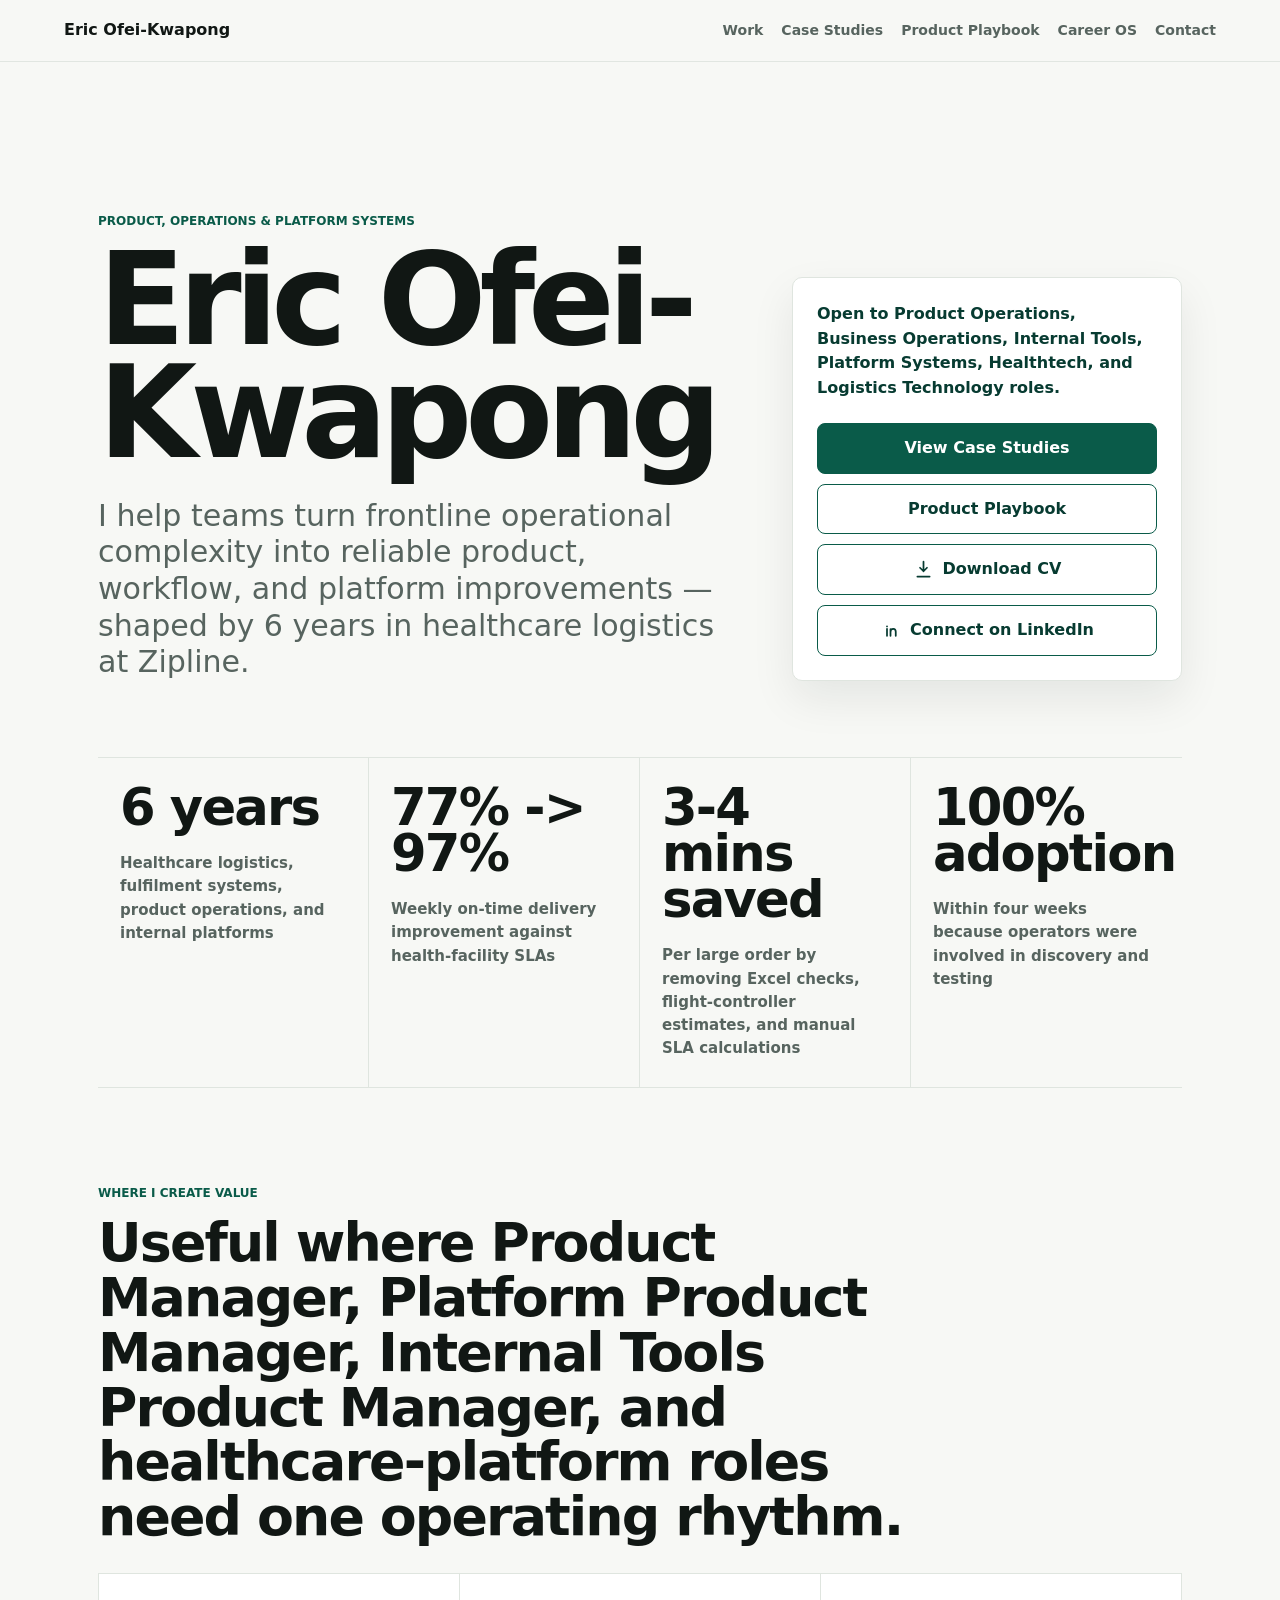
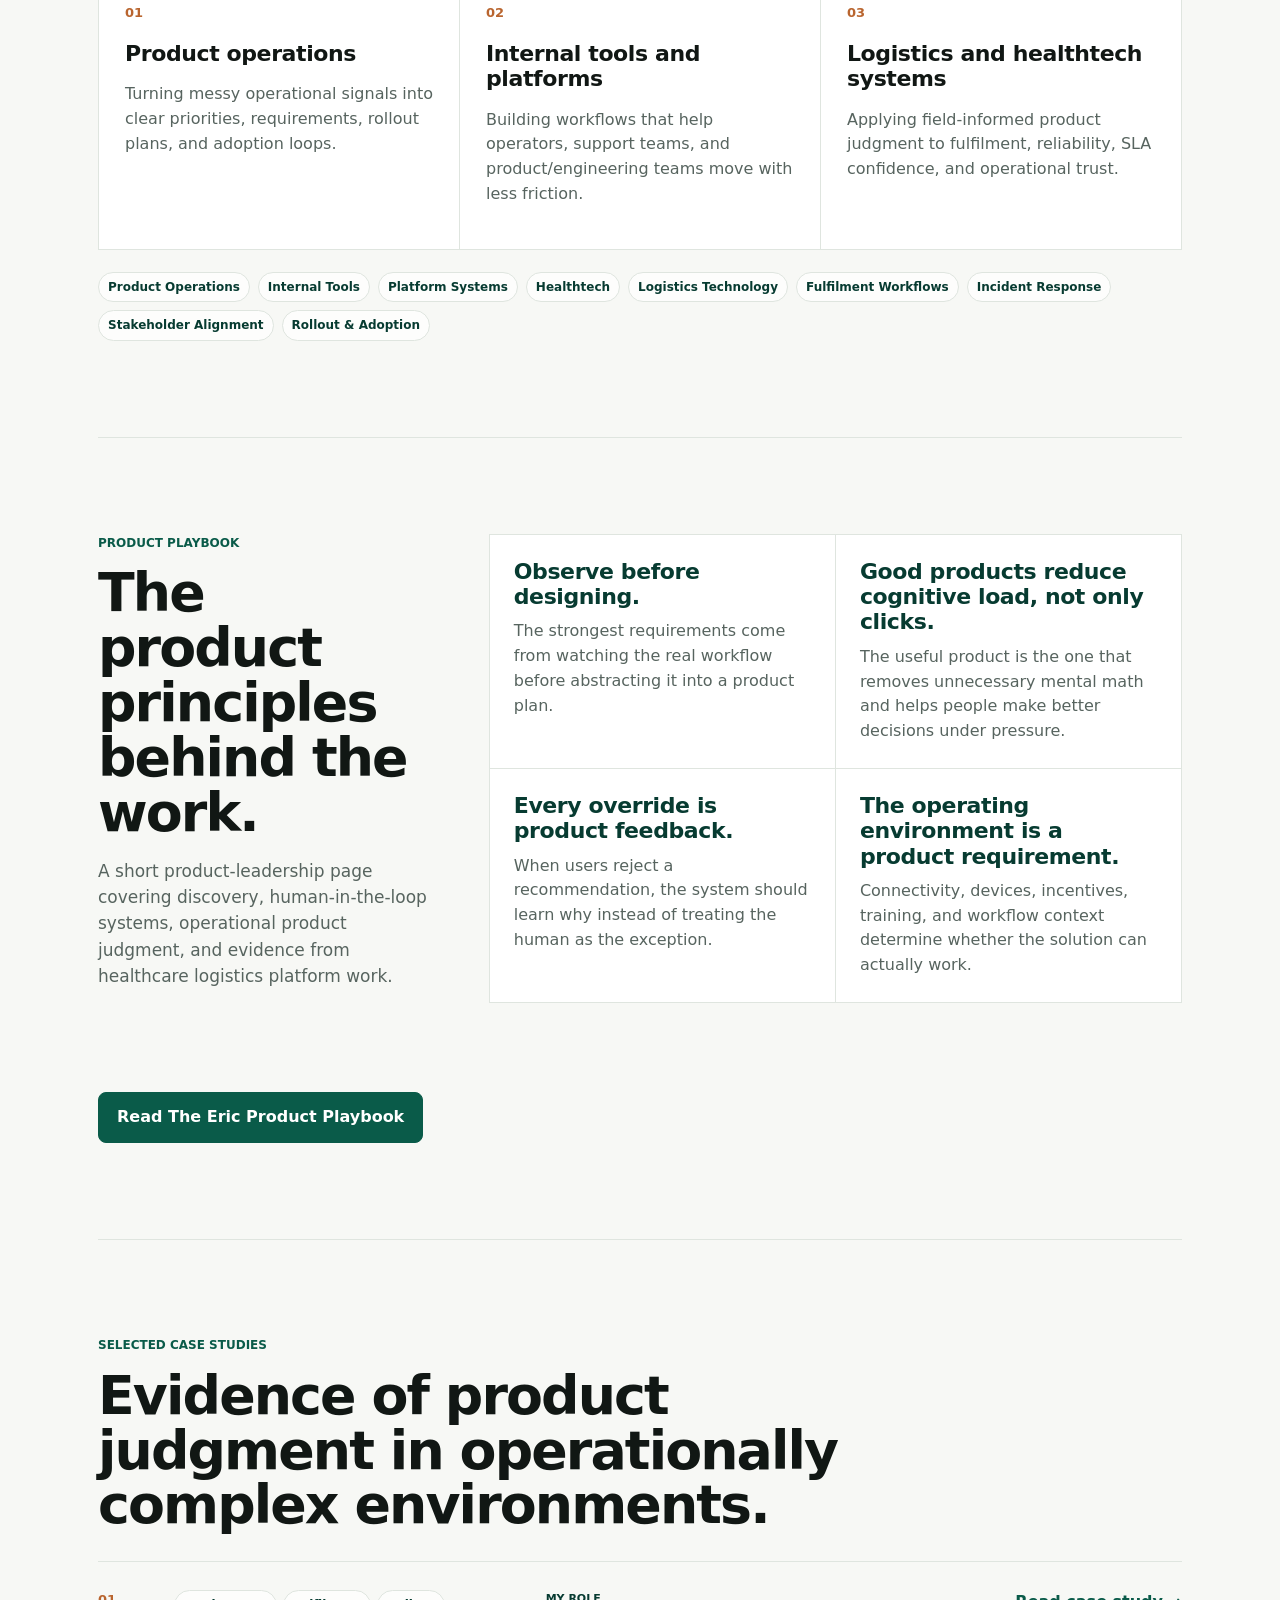
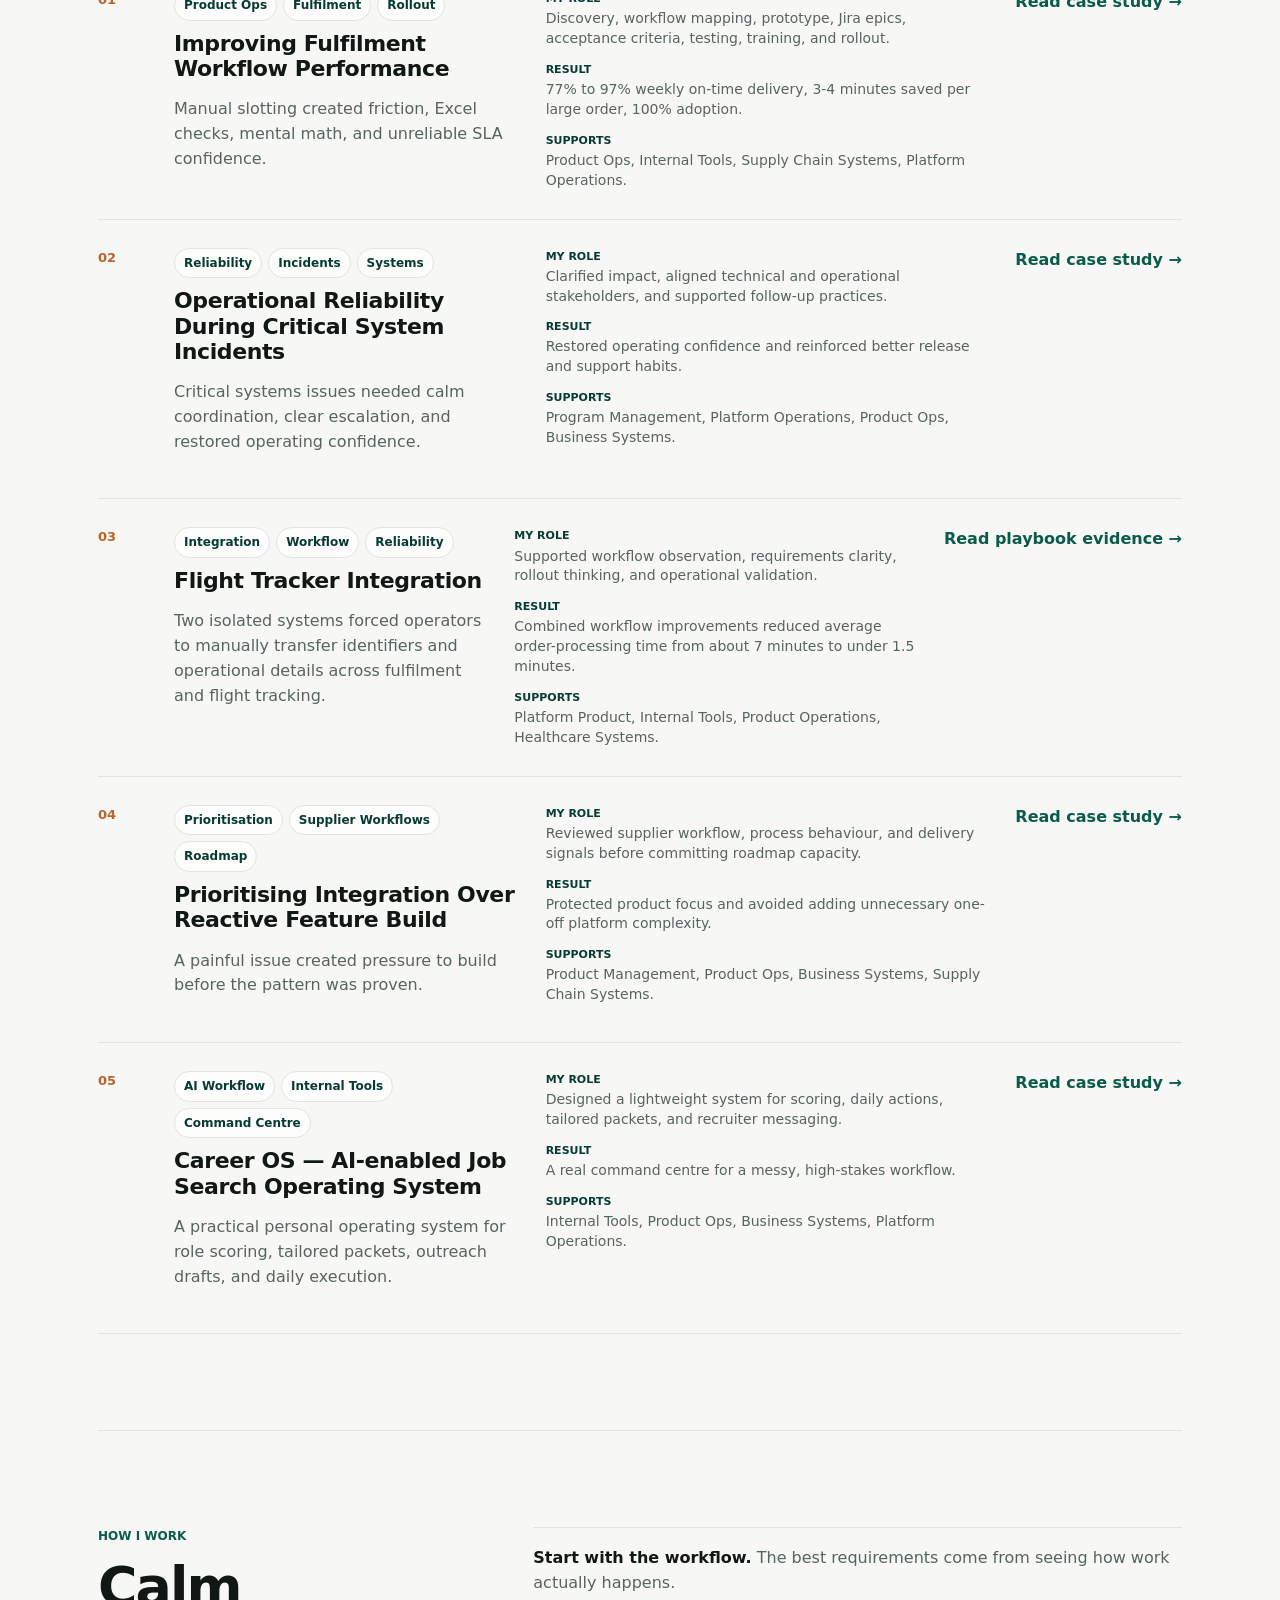
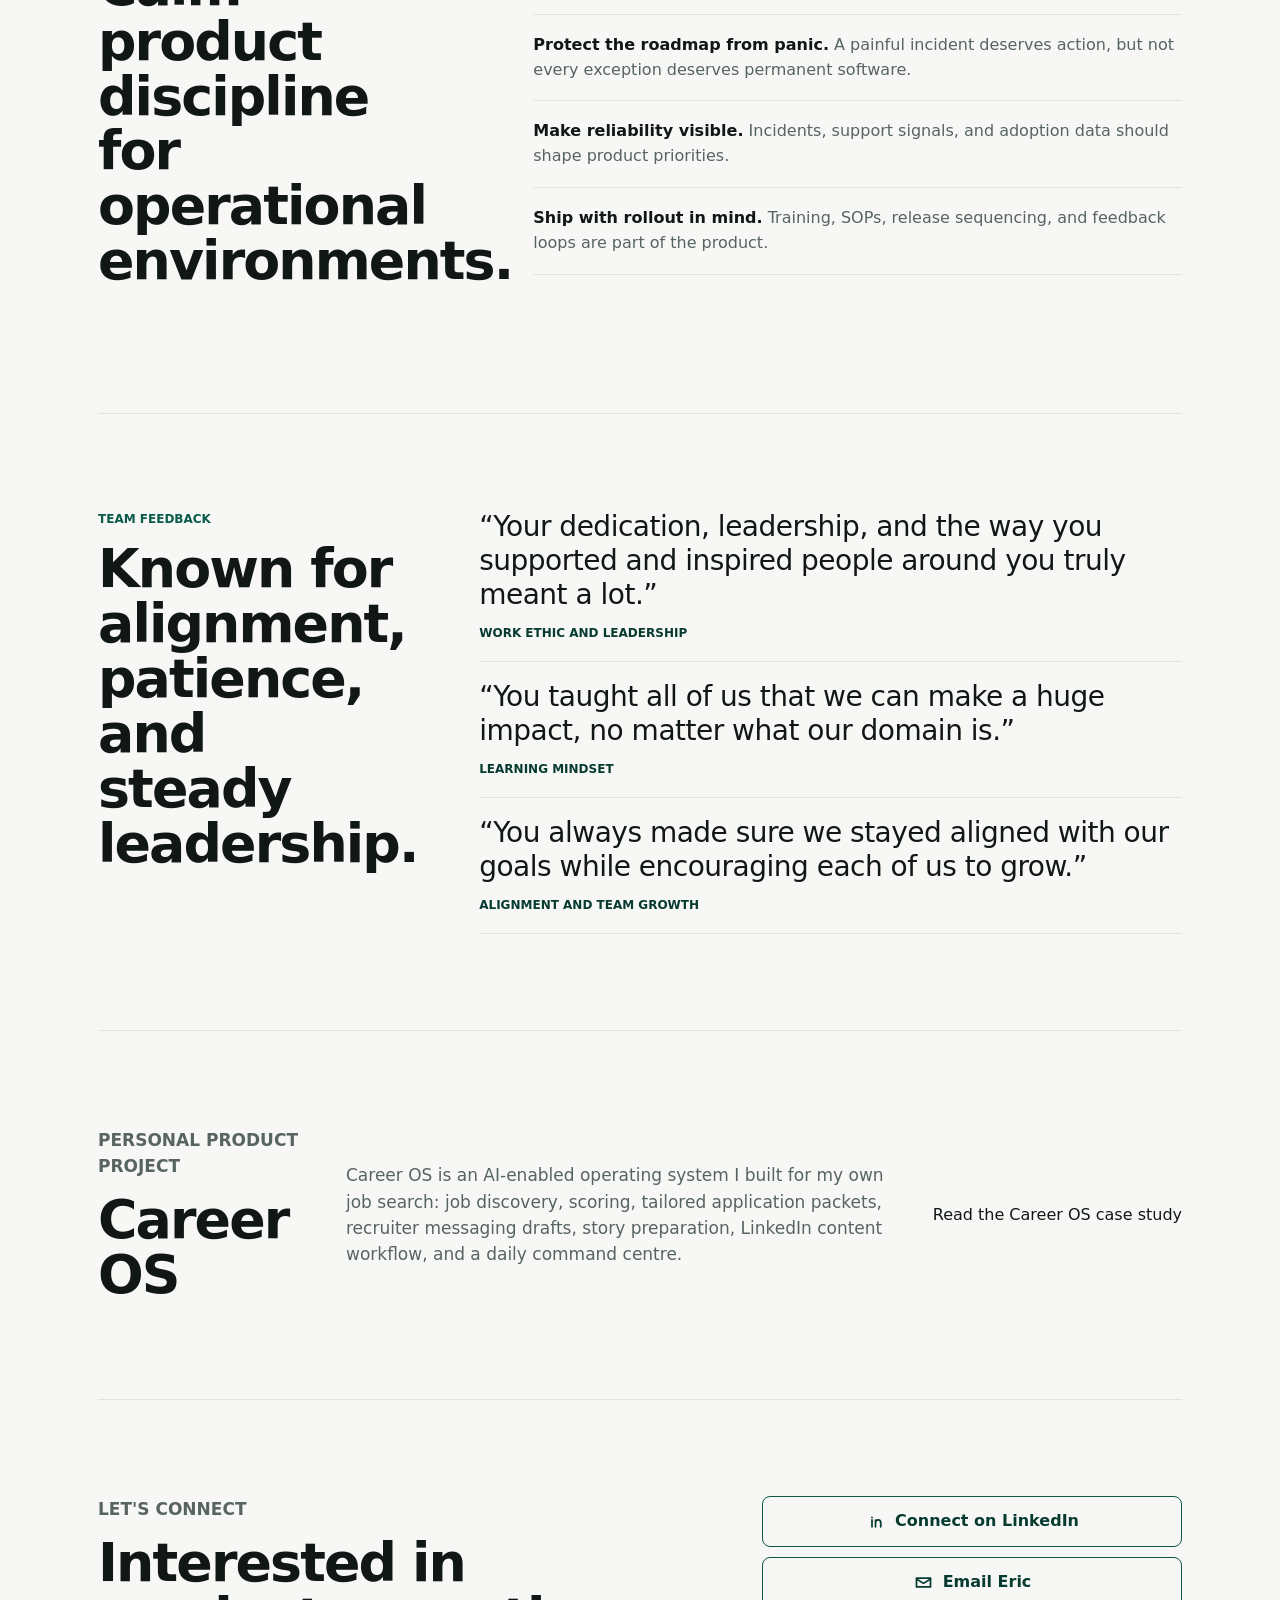
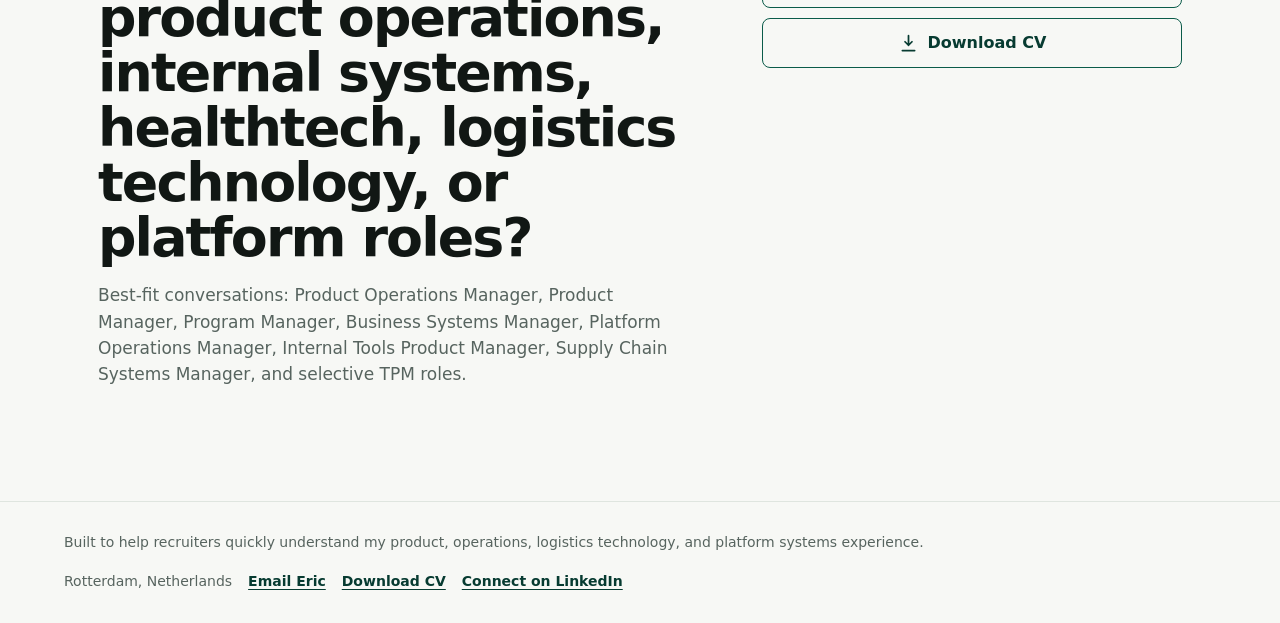
==== commit 86bd7685: "add product playbook portfolio page" ====
--- a/index.html
+++ b/index.html
@@ -13,7 +13,7 @@
   <meta name="twitter:card" content="summary">
   <meta name="twitter:title" content="Eric Ofei-Kwapong | Product, Operations & Platform Systems">
   <meta name="twitter:description" content="Turning frontline operational complexity into reliable product, workflow, and platform improvements.">
-  <link rel="stylesheet" href="assets/styles.css?v=20260708">
+  <link rel="stylesheet" href="assets/styles.css?v=20260726">
 </head>
 <body>
   <a class="skip-link" href="#main-content">Skip to main content</a>
@@ -22,6 +22,7 @@
     <nav aria-label="Primary navigation">
       <a href="#what-i-do">Work</a>
       <a href="#case-studies">Case Studies</a>
+      <a href="product_playbook.html">Product Playbook</a>
       <a href="#career-os">Career OS</a>
       <a href="#contact">Contact</a>
     </nav>
@@ -39,6 +40,7 @@
           <p class="open-to">Open to Product Operations, Business Operations, Internal Tools, Platform Systems, Healthtech, and Logistics Technology roles.</p>
           <div class="hero-actions">
             <a class="button" href="#case-studies">View Case Studies</a>
+            <a class="button secondary" href="product_playbook.html">Product Playbook</a>
             <a class="button secondary" href="assets/Eric_Ofei_Kwapong_CV_Master.pdf">
               <svg class="icon" viewBox="0 0 24 24" aria-hidden="true"><path d="M12 3v11m0 0 4-4m-4 4-4-4M5 20h14"/></svg>
               <span>Download CV</span>
@@ -74,7 +76,7 @@
     <section class="section value-section" id="what-i-do">
       <div class="section-heading">
         <p class="eyebrow">Where I Create Value</p>
-        <h2>Useful where product, operations, engineering, and frontline work need one operating rhythm.</h2>
+        <h2>Useful where Product Manager, Platform Product Manager, Internal Tools Product Manager, and healthcare-platform roles need one operating rhythm.</h2>
       </div>
       <div class="value-grid">
         <article class="value-item reveal">
@@ -106,6 +108,33 @@
       </div>
     </section>
 
+    <section class="section playbook-preview" id="product-playbook-preview">
+      <div class="section-heading reveal">
+        <p class="eyebrow">Product Playbook</p>
+        <h2>The product principles behind the work.</h2>
+        <p>A short product-leadership page covering discovery, human-in-the-loop systems, operational product judgment, and evidence from healthcare logistics platform work.</p>
+      </div>
+      <div class="preview-principles">
+        <article class="principle-card reveal">
+          <h3>Observe before designing.</h3>
+          <p>The strongest requirements come from watching the real workflow before abstracting it into a product plan.</p>
+        </article>
+        <article class="principle-card reveal">
+          <h3>Good products reduce cognitive load, not only clicks.</h3>
+          <p>The useful product is the one that removes unnecessary mental math and helps people make better decisions under pressure.</p>
+        </article>
+        <article class="principle-card reveal">
+          <h3>Every override is product feedback.</h3>
+          <p>When users reject a recommendation, the system should learn why instead of treating the human as the exception.</p>
+        </article>
+        <article class="principle-card reveal">
+          <h3>The operating environment is a product requirement.</h3>
+          <p>Connectivity, devices, incentives, training, and workflow context determine whether the solution can actually work.</p>
+        </article>
+      </div>
+      <a class="button playbook-button reveal" href="product_playbook.html">Read The Eric Product Playbook</a>
+    </section>
+
     <section class="section" id="case-studies">
       <div class="section-heading compact-heading reveal">
         <p class="eyebrow">Selected Case Studies</p>
@@ -142,8 +171,23 @@
           <span class="case-action">Read case study</span>
         </a>
 
+        <a class="case-row reveal" href="product_playbook.html#flight-tracker-integration">
+          <div class="case-index">03</div>
+          <div>
+            <span class="tag-row"><span>Integration</span><span>Workflow</span><span>Reliability</span></span>
+            <h3>Flight Tracker Integration</h3>
+            <p>Two isolated systems forced operators to manually transfer identifiers and operational details across fulfilment and flight tracking.</p>
+          </div>
+          <dl class="case-facts">
+            <div><dt>My role</dt><dd>Supported workflow observation, requirements clarity, rollout thinking, and operational validation.</dd></div>
+            <div><dt>Result</dt><dd>Combined workflow improvements reduced average order-processing time from about 7 minutes to under 1.5 minutes.</dd></div>
+            <div><dt>Supports</dt><dd>Platform Product, Internal Tools, Product Operations, Healthcare Systems.</dd></div>
+          </dl>
+          <span class="case-action">Read playbook evidence</span>
+        </a>
+
         <a class="case-row reveal" href="case_studies/supplier_erp_prioritisation.html">
-          <div class="case-index">03</div>
+          <div class="case-index">04</div>
           <div>
             <span class="tag-row"><span>Prioritisation</span><span>Supplier Workflows</span><span>Roadmap</span></span>
             <h3>Prioritising Integration Over Reactive Feature Build</h3>
@@ -158,7 +202,7 @@
         </a>
 
         <a class="case-row reveal" href="case_studies/career_os.html">
-          <div class="case-index">04</div>
+          <div class="case-index">05</div>
           <div>
             <span class="tag-row"><span>AI Workflow</span><span>Internal Tools</span><span>Command Centre</span></span>
             <h3>Career OS — AI-enabled Job Search Operating System</h3>
--- a/assets/styles.css
+++ b/assets/styles.css
@@ -498,6 +498,143 @@
   color: var(--green-dark);
   font-weight: 820;
 }
+.playbook-hero {
+  max-width: 1040px;
+  padding: clamp(58px, 9vw, 118px) 0 clamp(42px, 6vw, 70px);
+  border-bottom: 1px solid var(--line);
+}
+.playbook-hero h1 {
+  margin: 0;
+  max-width: 980px;
+  font-size: clamp(54px, 9vw, 116px);
+  line-height: 0.9;
+  letter-spacing: -0.055em;
+}
+.lead-copy {
+  max-width: 880px;
+  margin: 0;
+  color: var(--muted);
+  font-size: clamp(21px, 2.2vw, 30px);
+  line-height: 1.3;
+}
+.playbook-preview {
+  display: grid;
+  grid-template-columns: minmax(260px, 0.48fr) minmax(0, 1fr);
+  gap: clamp(28px, 5vw, 58px);
+  align-items: start;
+}
+.preview-principles,
+.principle-card-grid {
+  display: grid;
+  grid-template-columns: repeat(2, minmax(0, 1fr));
+  gap: 1px;
+  border: 1px solid var(--line);
+  background: var(--line);
+}
+.principle-card {
+  min-height: 210px;
+  padding: 24px;
+  background: var(--panel);
+}
+.principle-card h3 {
+  margin-top: 0;
+  color: var(--green-dark);
+}
+.principle-card p {
+  margin: 0;
+  color: var(--muted);
+}
+.playbook-button {
+  align-self: end;
+  justify-self: start;
+}
+.flow-strip,
+.loop-diagram {
+  display: grid;
+  gap: 10px;
+  margin: 0;
+  padding: 0;
+  list-style: none;
+}
+.flow-strip {
+  grid-template-columns: repeat(4, minmax(0, 1fr));
+}
+.loop-diagram {
+  grid-template-columns: repeat(6, minmax(0, 1fr));
+}
+.flow-strip li,
+.loop-diagram li {
+  position: relative;
+  min-height: 92px;
+  display: flex;
+  align-items: center;
+  justify-content: center;
+  padding: 16px;
+  border: 1px solid var(--line);
+  border-radius: 10px;
+  background: var(--panel);
+  color: var(--green-dark);
+  font-size: 14px;
+  font-weight: 850;
+  text-align: center;
+}
+.flow-strip li:not(:last-child)::after,
+.loop-diagram li:not(:last-child)::after {
+  content: "→";
+  position: absolute;
+  right: -14px;
+  top: 50%;
+  z-index: 2;
+  transform: translateY(-50%);
+  color: var(--warm);
+  font-weight: 900;
+}
+.evidence-section {
+  display: grid;
+  gap: 22px;
+}
+.evidence-block {
+  padding: clamp(24px, 4vw, 34px);
+  border: 1px solid var(--line);
+  border-radius: 10px;
+  background: var(--panel);
+}
+.evidence-block h3 {
+  margin-top: 0;
+  font-size: clamp(25px, 3vw, 36px);
+}
+.evidence-block p,
+.evidence-block li {
+  color: var(--muted);
+}
+.evidence-block ul {
+  margin: 18px 0;
+  padding-left: 20px;
+}
+.evidence-block li {
+  margin-bottom: 9px;
+}
+.playbook-metrics {
+  border-top: 1px solid var(--line);
+}
+.closing-statement {
+  display: grid;
+  gap: 22px;
+}
+.closing-statement blockquote {
+  max-width: 920px;
+  margin: 0;
+  color: var(--ink);
+  font-size: clamp(30px, 5vw, 64px);
+  line-height: 1.02;
+  letter-spacing: -0.04em;
+}
+.closing-statement p {
+  max-width: 760px;
+  margin: 0;
+  color: var(--muted);
+  font-size: 19px;
+}
 .reveal {
   opacity: 0;
   transform: translateY(16px);
@@ -529,6 +666,11 @@
   .hero-grid,
   .proof-strip,
   .value-grid,
+  .playbook-preview,
+  .preview-principles,
+  .principle-card-grid,
+  .flow-strip,
+  .loop-diagram,
   .split-section,
   .quote-band,
   .career-os-strip,
@@ -549,6 +691,14 @@
     grid-template-columns: 1fr;
     gap: 12px;
   }
+  .flow-strip li:not(:last-child)::after,
+  .loop-diagram li:not(:last-child)::after {
+    right: auto;
+    top: auto;
+    bottom: -19px;
+    left: 50%;
+    transform: translateX(-50%) rotate(90deg);
+  }
   .case-action { white-space: normal; }
   .button,
   .contact-link { width: 100%; }
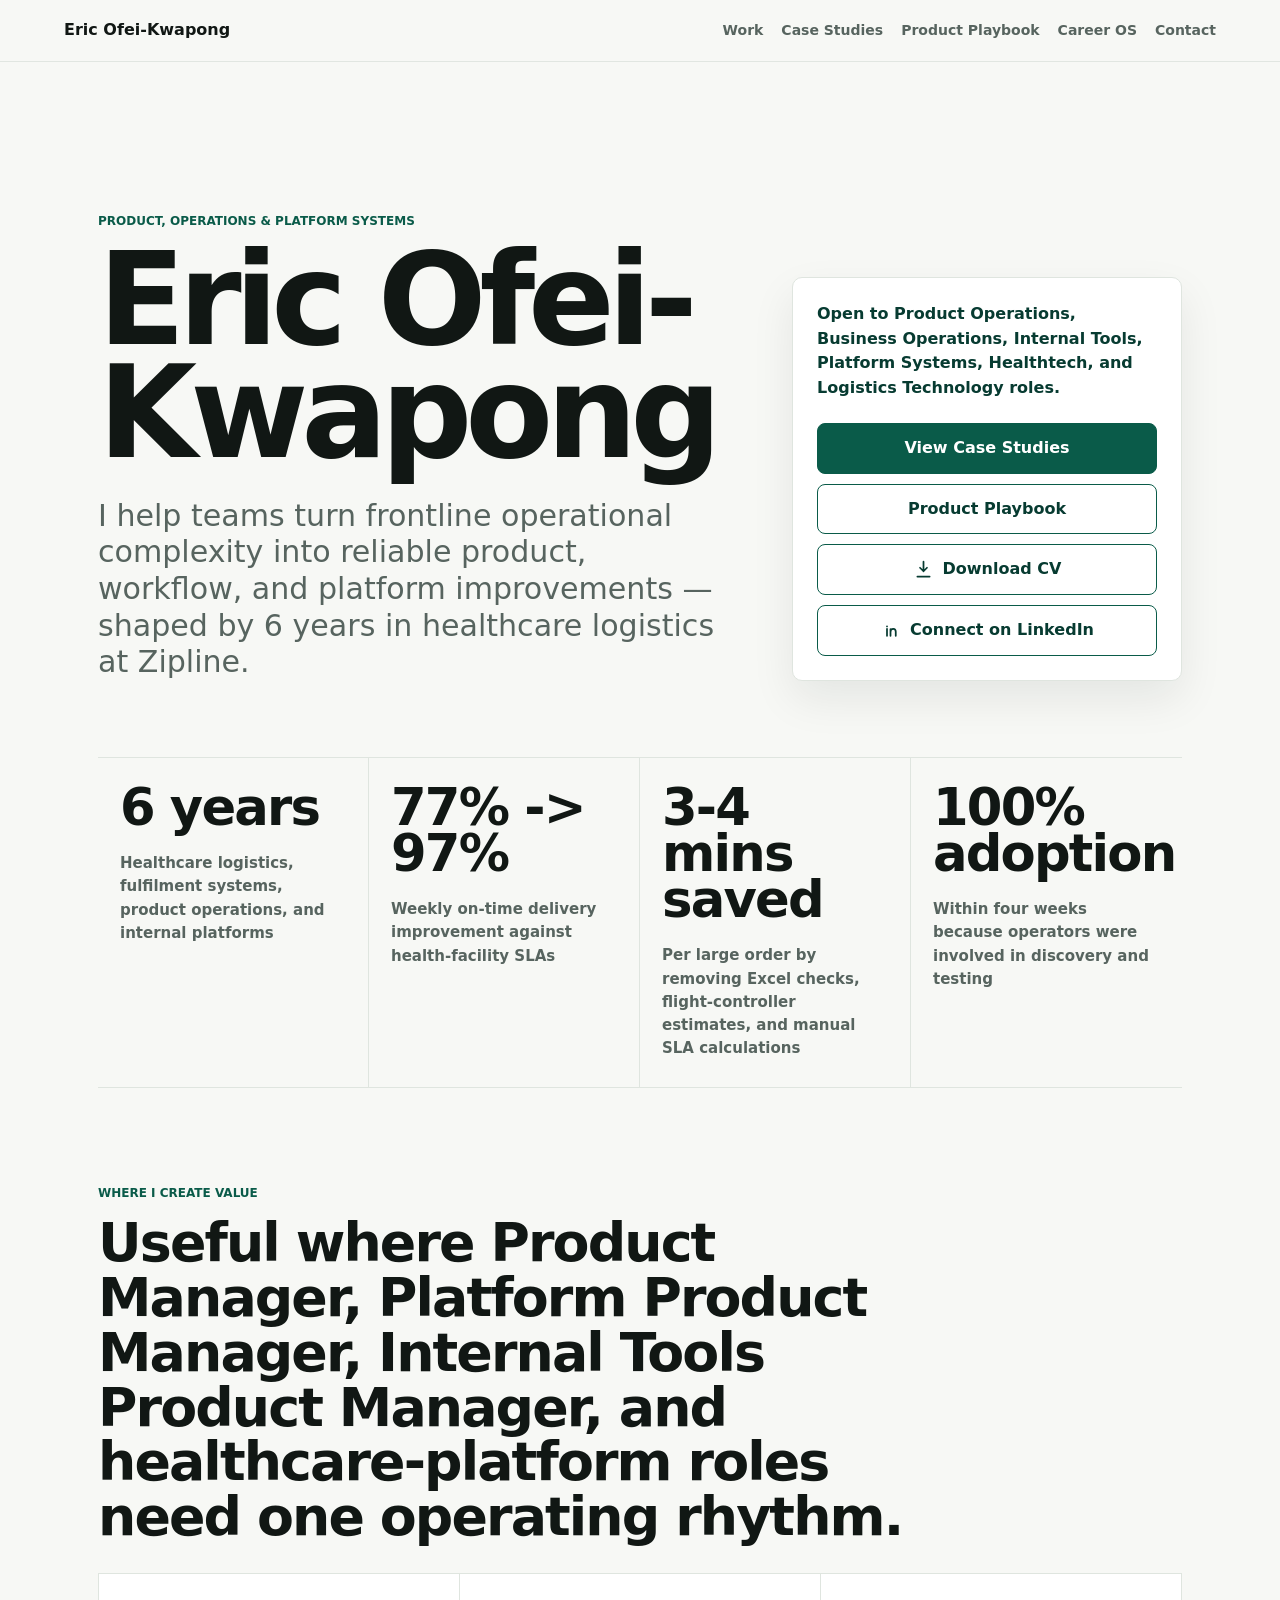
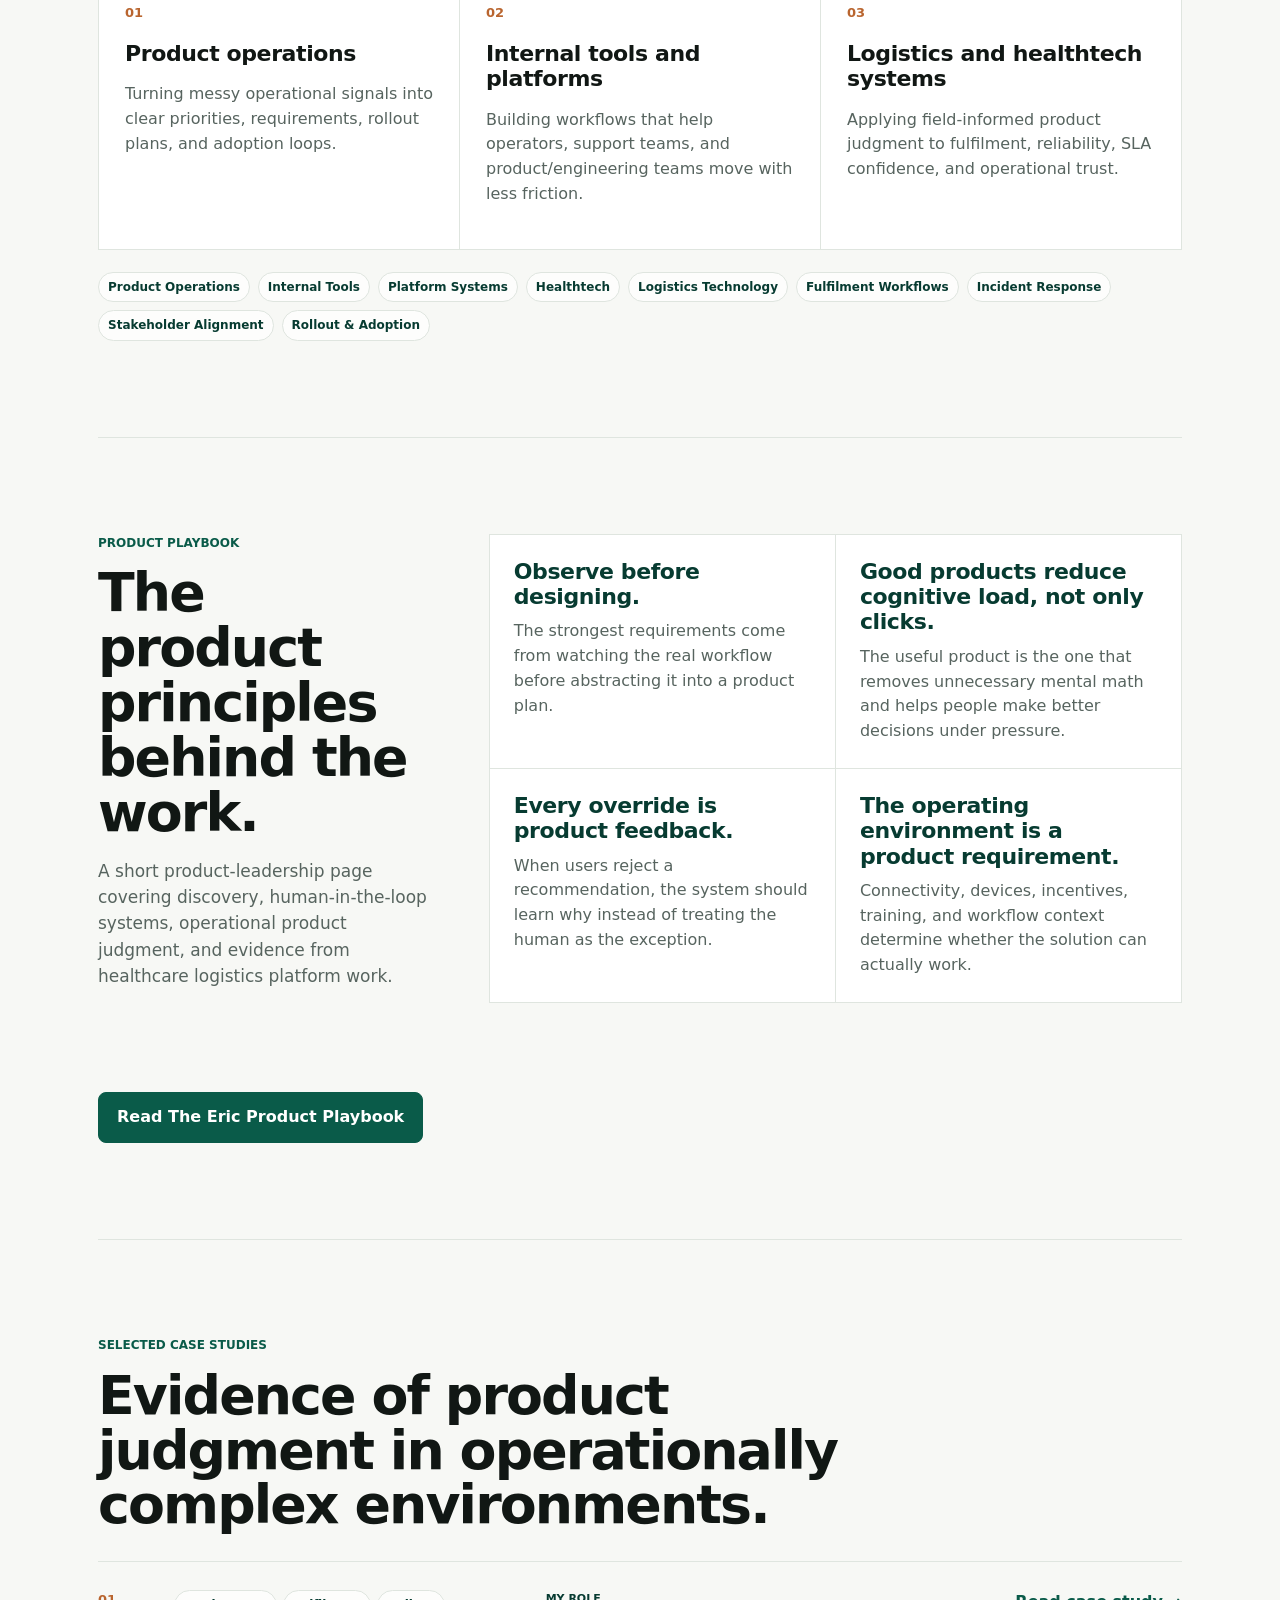
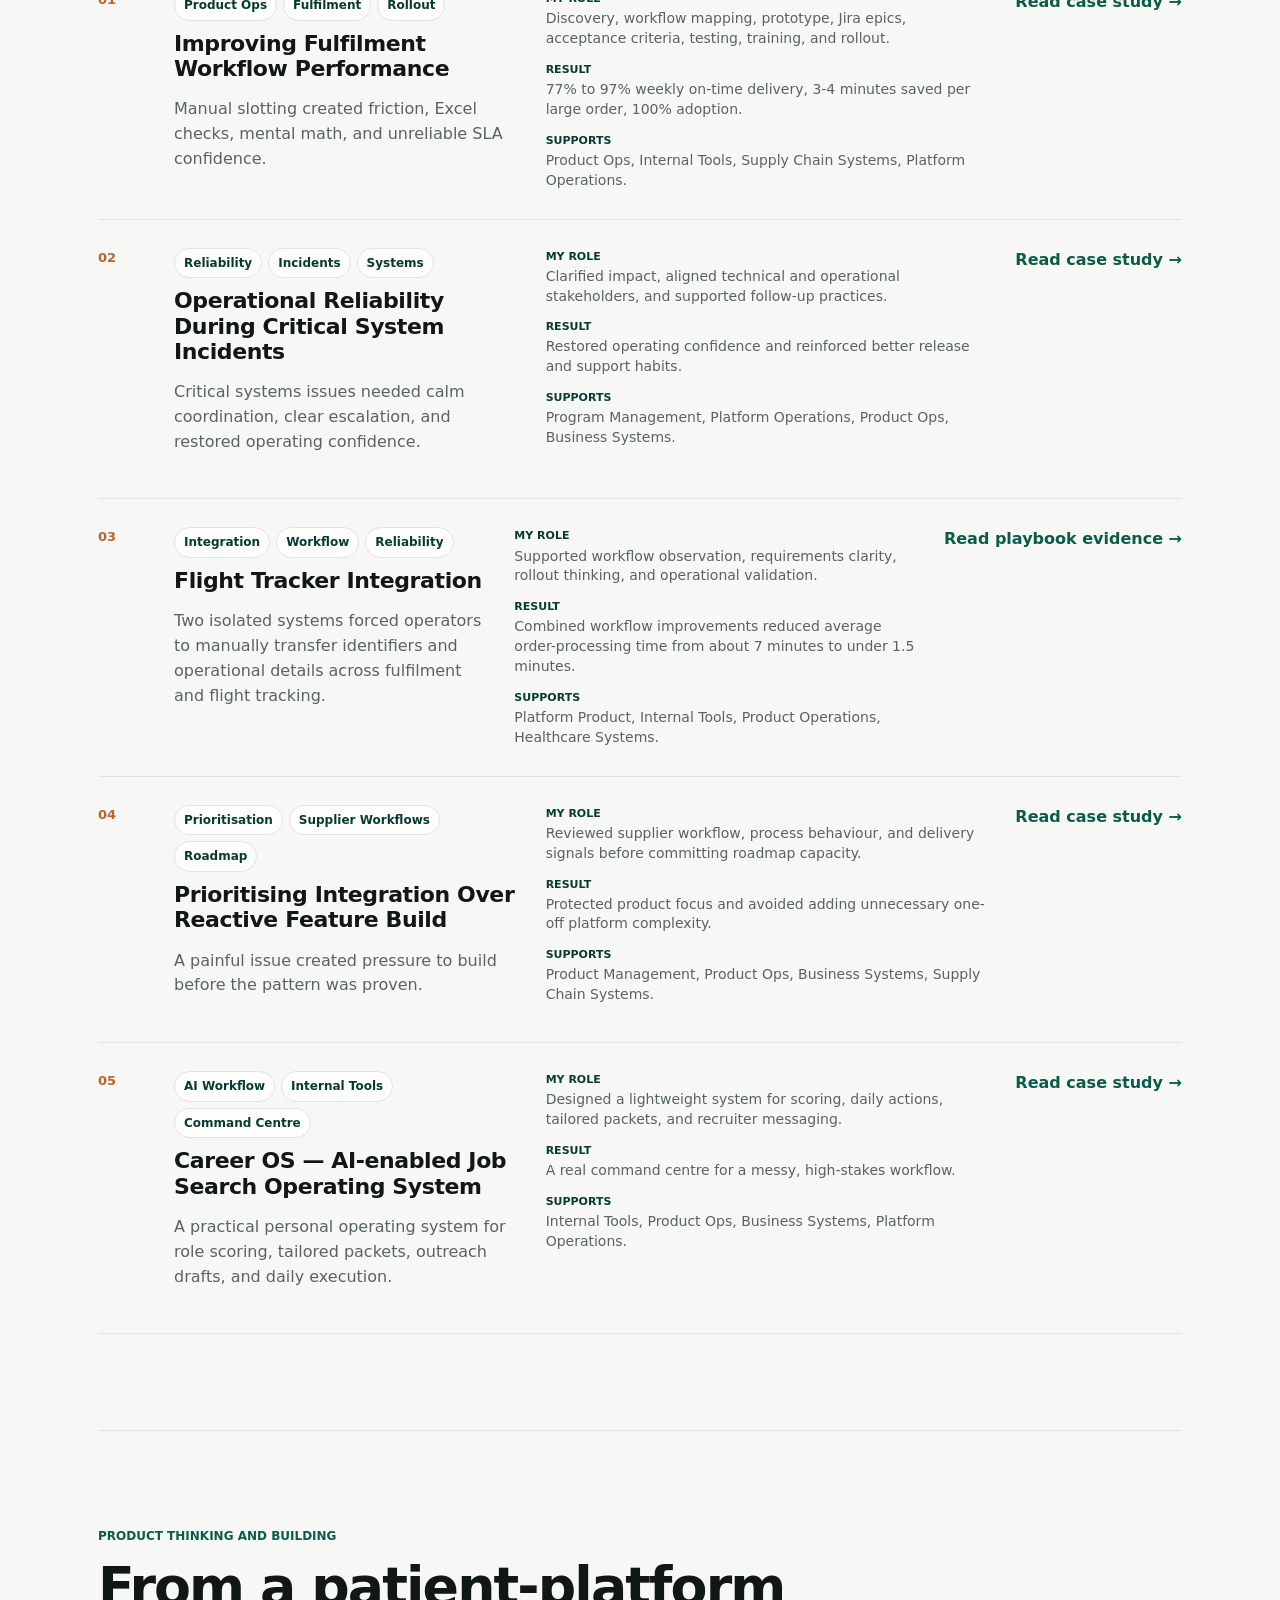
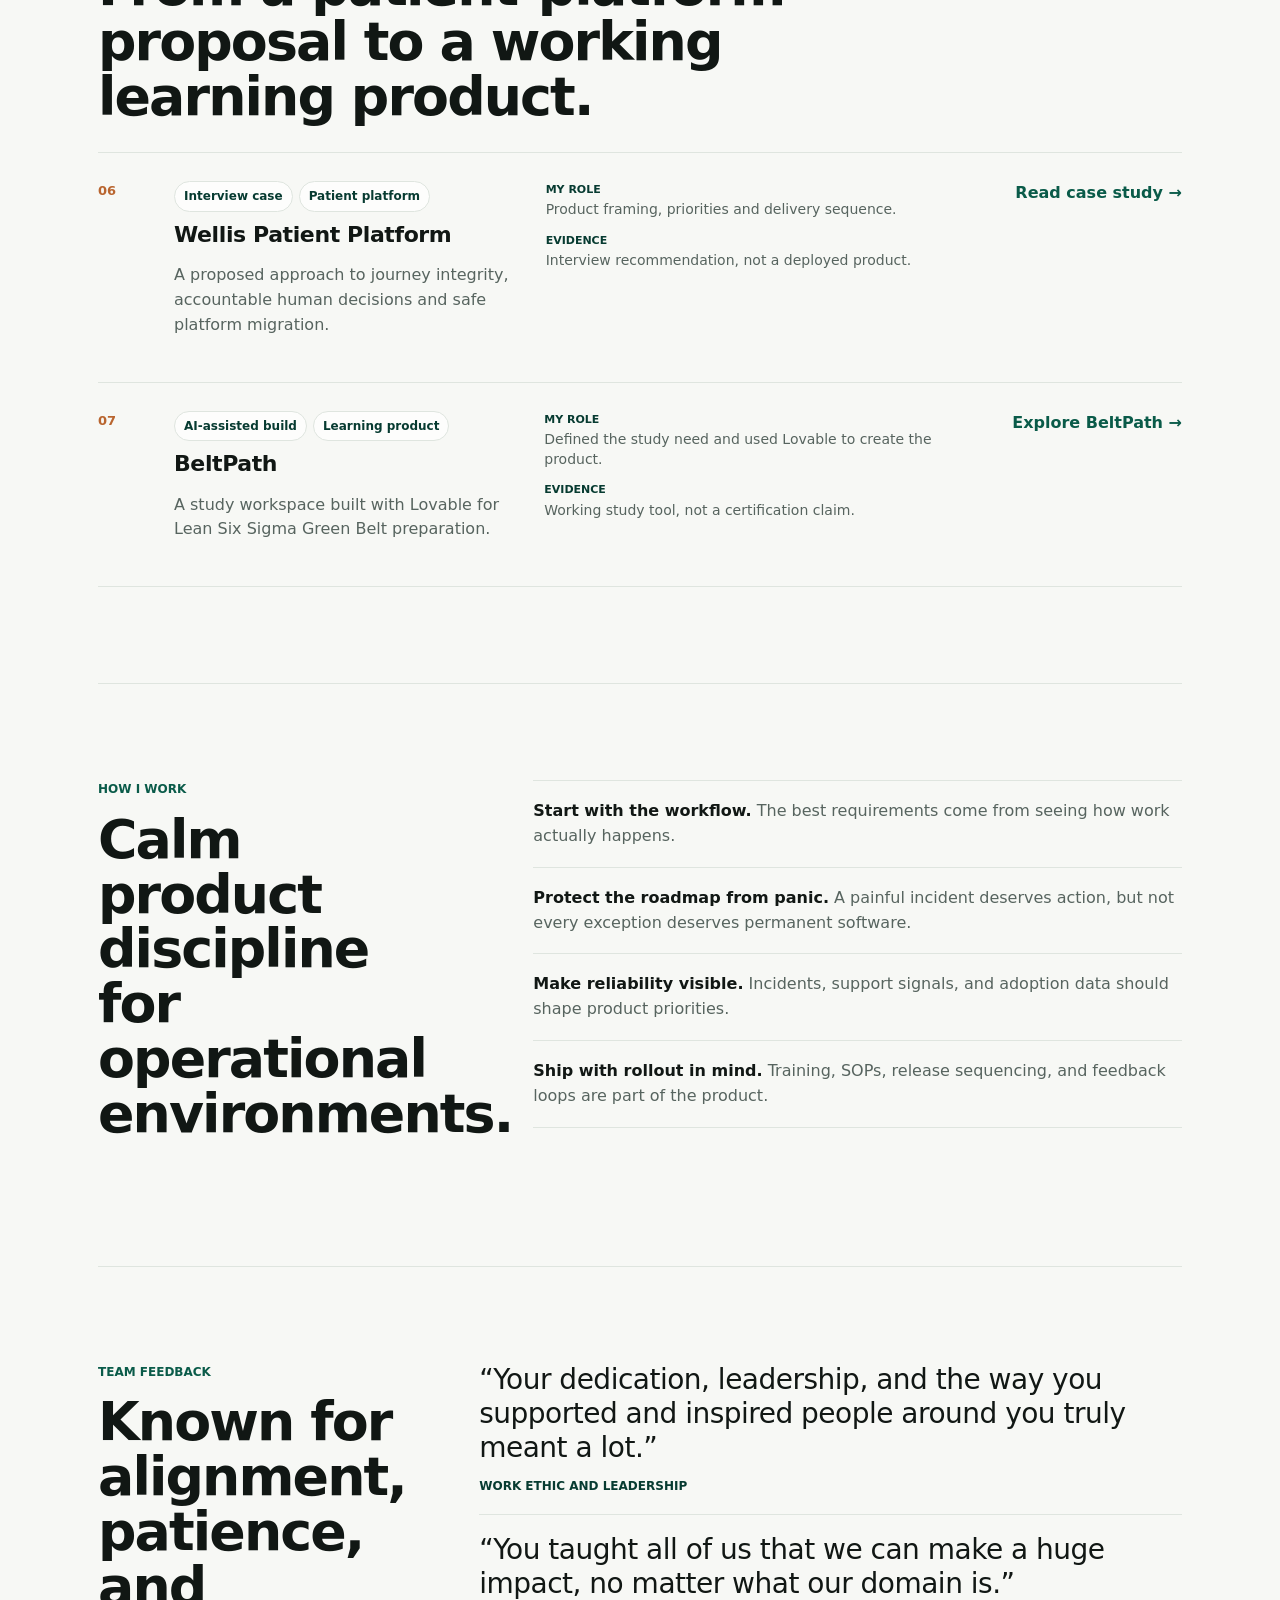
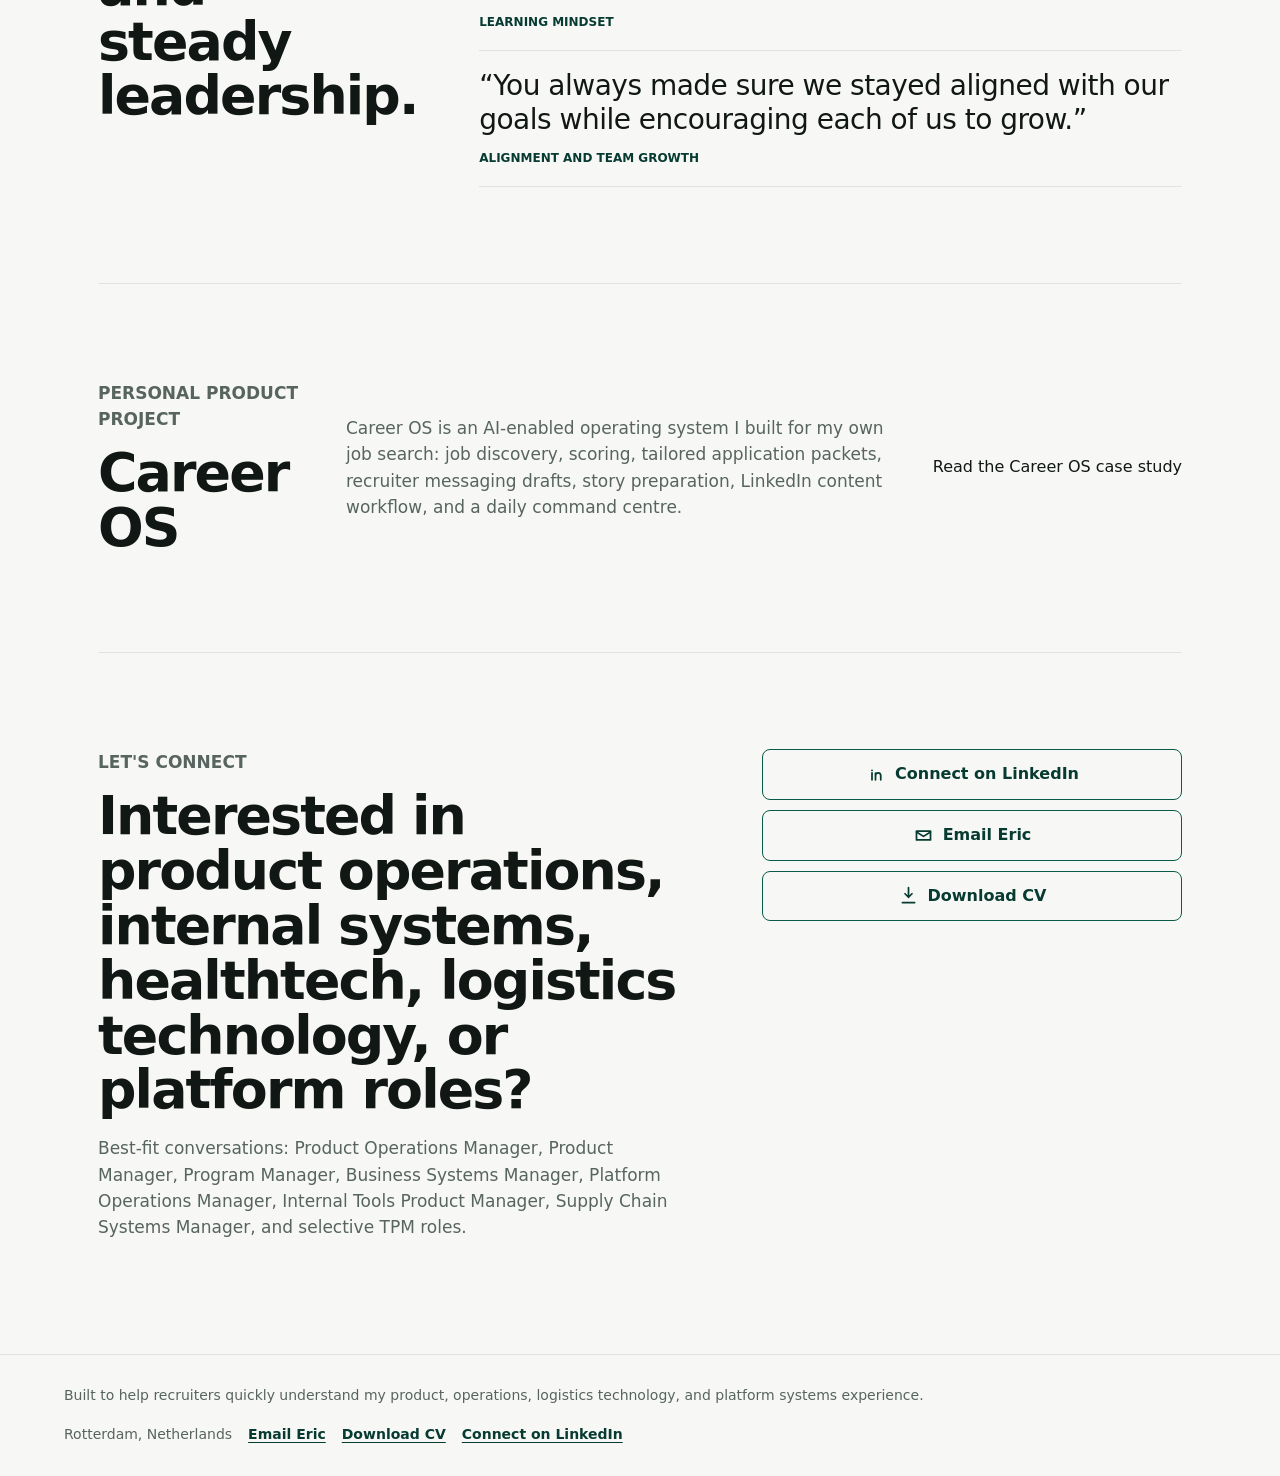
==== commit 5bd164af: "add Wellis interview case and BeltPath learning product" ====
--- a/index.html
+++ b/index.html
@@ -218,6 +218,37 @@
       </div>
     </section>
 
+    <section class="section" id="additional-projects">
+      <div class="section-heading compact-heading reveal">
+        <p class="eyebrow">Product Thinking and Building</p>
+        <h2>From a patient-platform proposal to a working learning product.</h2>
+      </div>
+      <div class="case-list">
+        <a class="case-row reveal" href="case_studies/wellis_patient_platform.html">
+          <div class="case-index">06</div>
+          <div><span class="tag-row"><span>Interview case</span><span>Patient platform</span></span>
+            <h3>Wellis Patient Platform</h3>
+            <p>A proposed approach to journey integrity, accountable human decisions and safe platform migration.</p></div>
+          <dl class="case-facts">
+            <div><dt>My role</dt><dd>Product framing, priorities and delivery sequence.</dd></div>
+            <div><dt>Evidence</dt><dd>Interview recommendation, not a deployed product.</dd></div>
+          </dl>
+          <span class="case-action">Read case study</span>
+        </a>
+        <a class="case-row reveal" href="case_studies/beltpath.html">
+          <div class="case-index">07</div>
+          <div><span class="tag-row"><span>AI-assisted build</span><span>Learning product</span></span>
+            <h3>BeltPath</h3>
+            <p>A study workspace built with Lovable for Lean Six Sigma Green Belt preparation.</p></div>
+          <dl class="case-facts">
+            <div><dt>My role</dt><dd>Defined the study need and used Lovable to create the product.</dd></div>
+            <div><dt>Evidence</dt><dd>Working study tool, not a certification claim.</dd></div>
+          </dl>
+          <span class="case-action">Explore BeltPath</span>
+        </a>
+      </div>
+    </section>
+
     <section class="section split-section" id="principles">
       <div class="section-heading reveal">
         <p class="eyebrow">How I Work</p>
--- a/assets/styles.css
+++ b/assets/styles.css
@@ -9,6 +9,17 @@
   --warm: #b9652f;
   --soft-green: #e7f0ec;
   --shadow: 0 18px 44px rgba(17, 23, 20, 0.08);
+}
+
+/* Keep the new editorial case studies unframed and readable on narrow screens. */
+.new-case .case-body,
+.new-case .case-aside { border: 0; border-radius: 0; background: transparent; padding: 0; min-width: 0; }
+.new-case .case-aside { border-top: 1px solid var(--line); padding-top: 24px; }
+.new-case .case-hero h1 { font-size: 56px; letter-spacing: 0; overflow-wrap: break-word; }
+.new-case .case-body h2,
+.new-case .case-aside h2 { letter-spacing: 0; }
+@media (max-width: 700px) {
+  .new-case .case-hero h1 { font-size: 36px; }
 }
 
 * { box-sizing: border-box; }
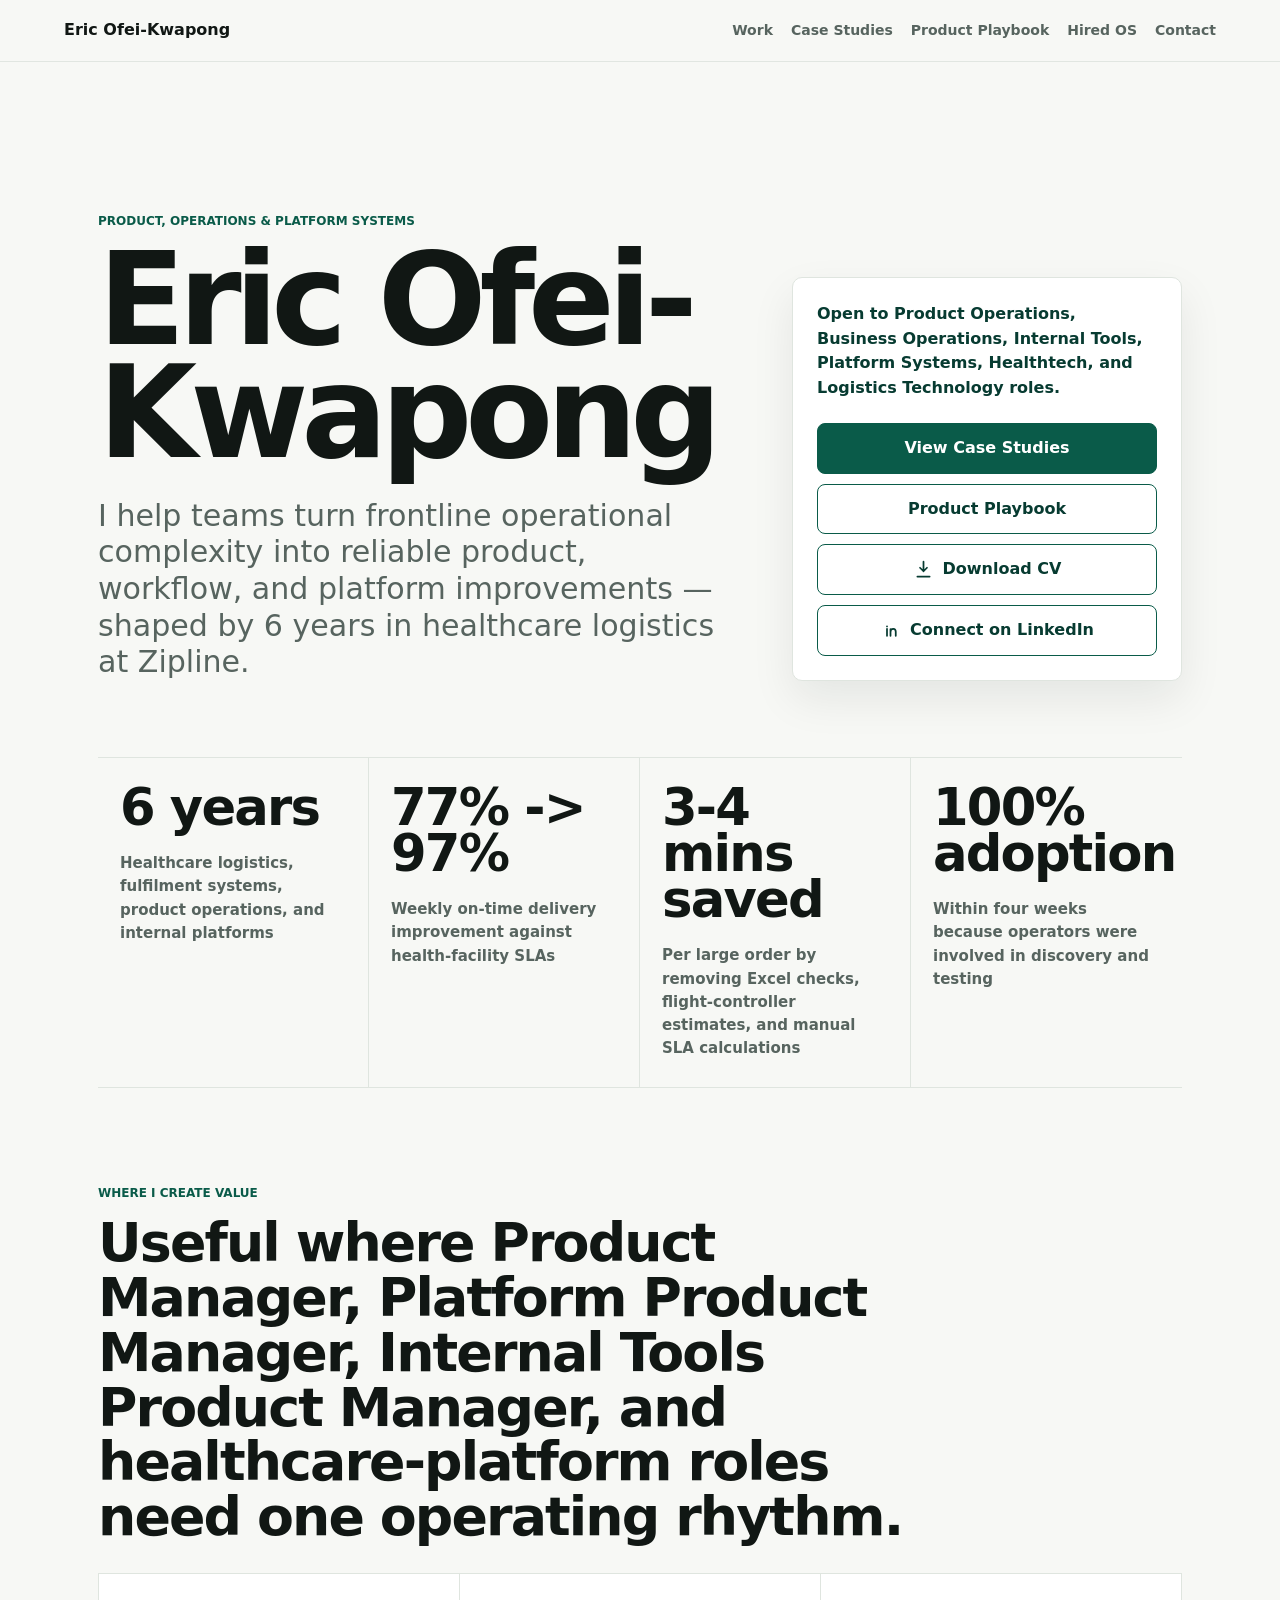
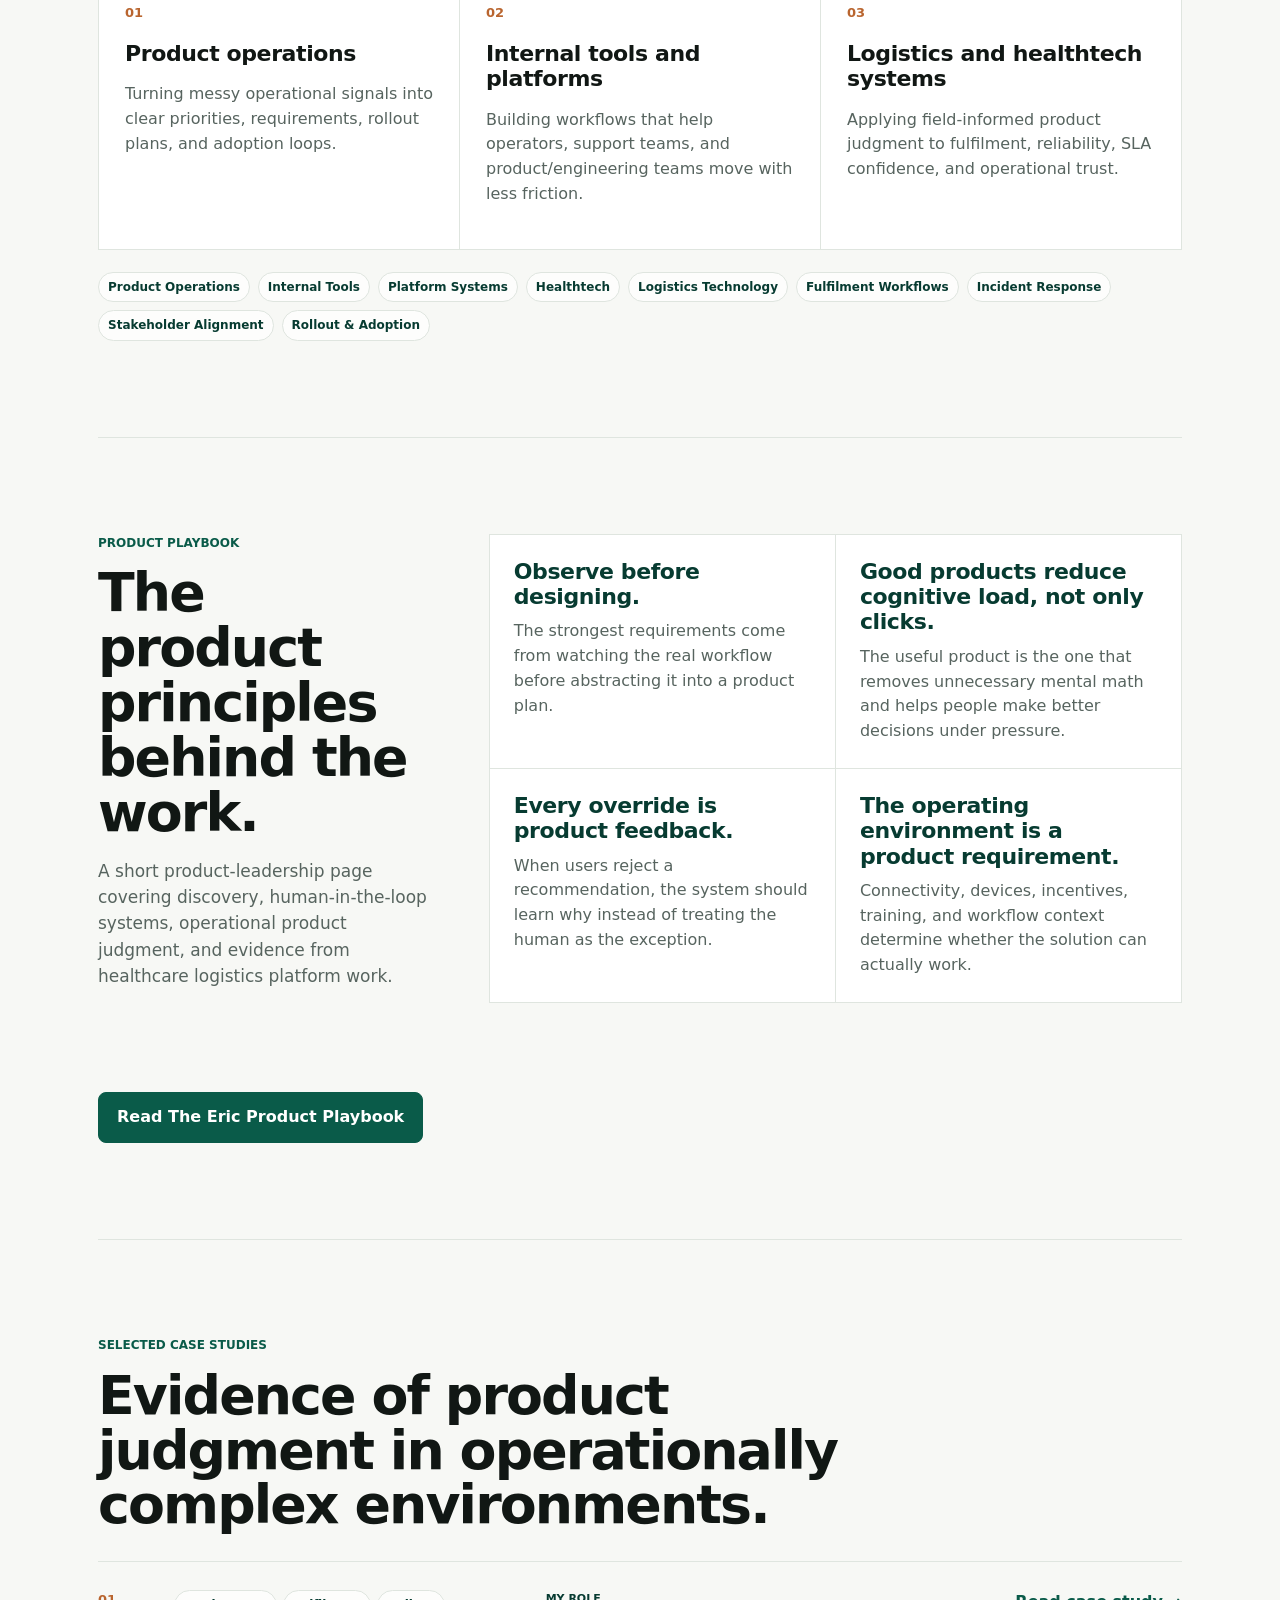
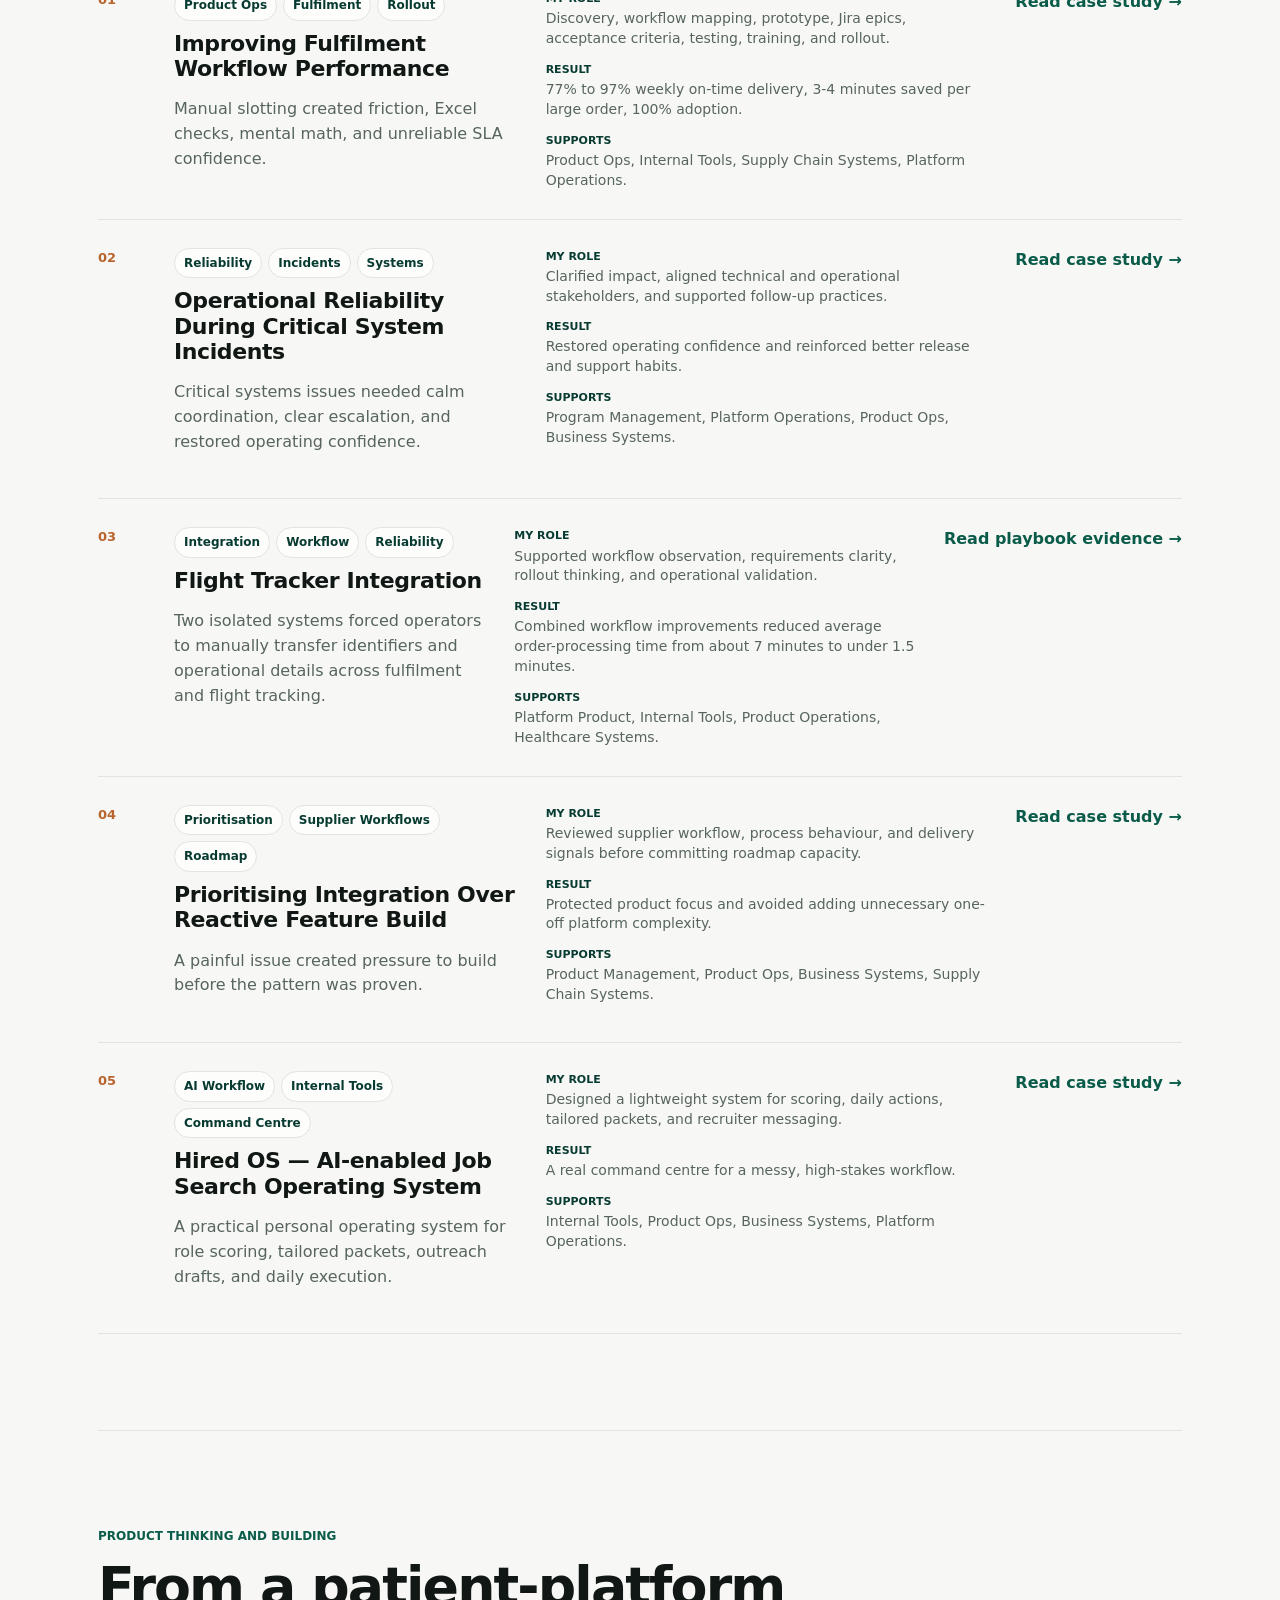
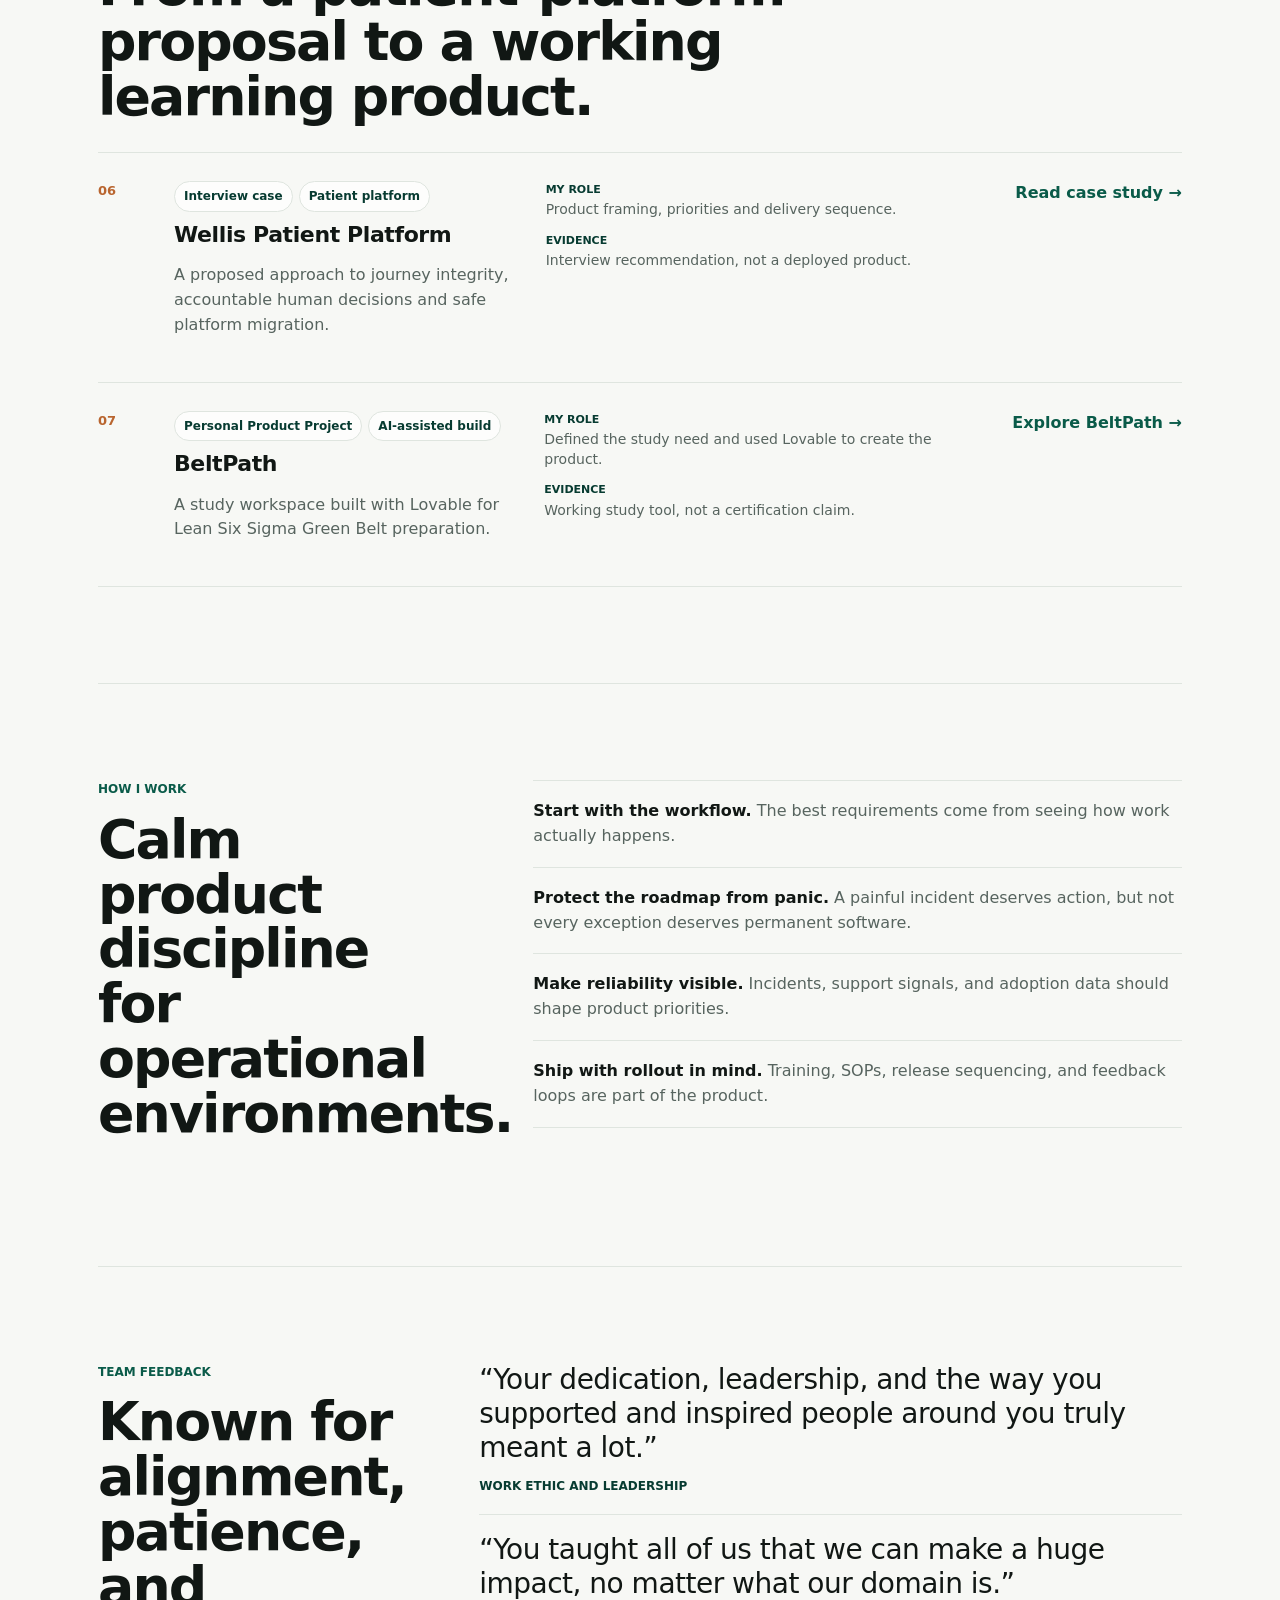
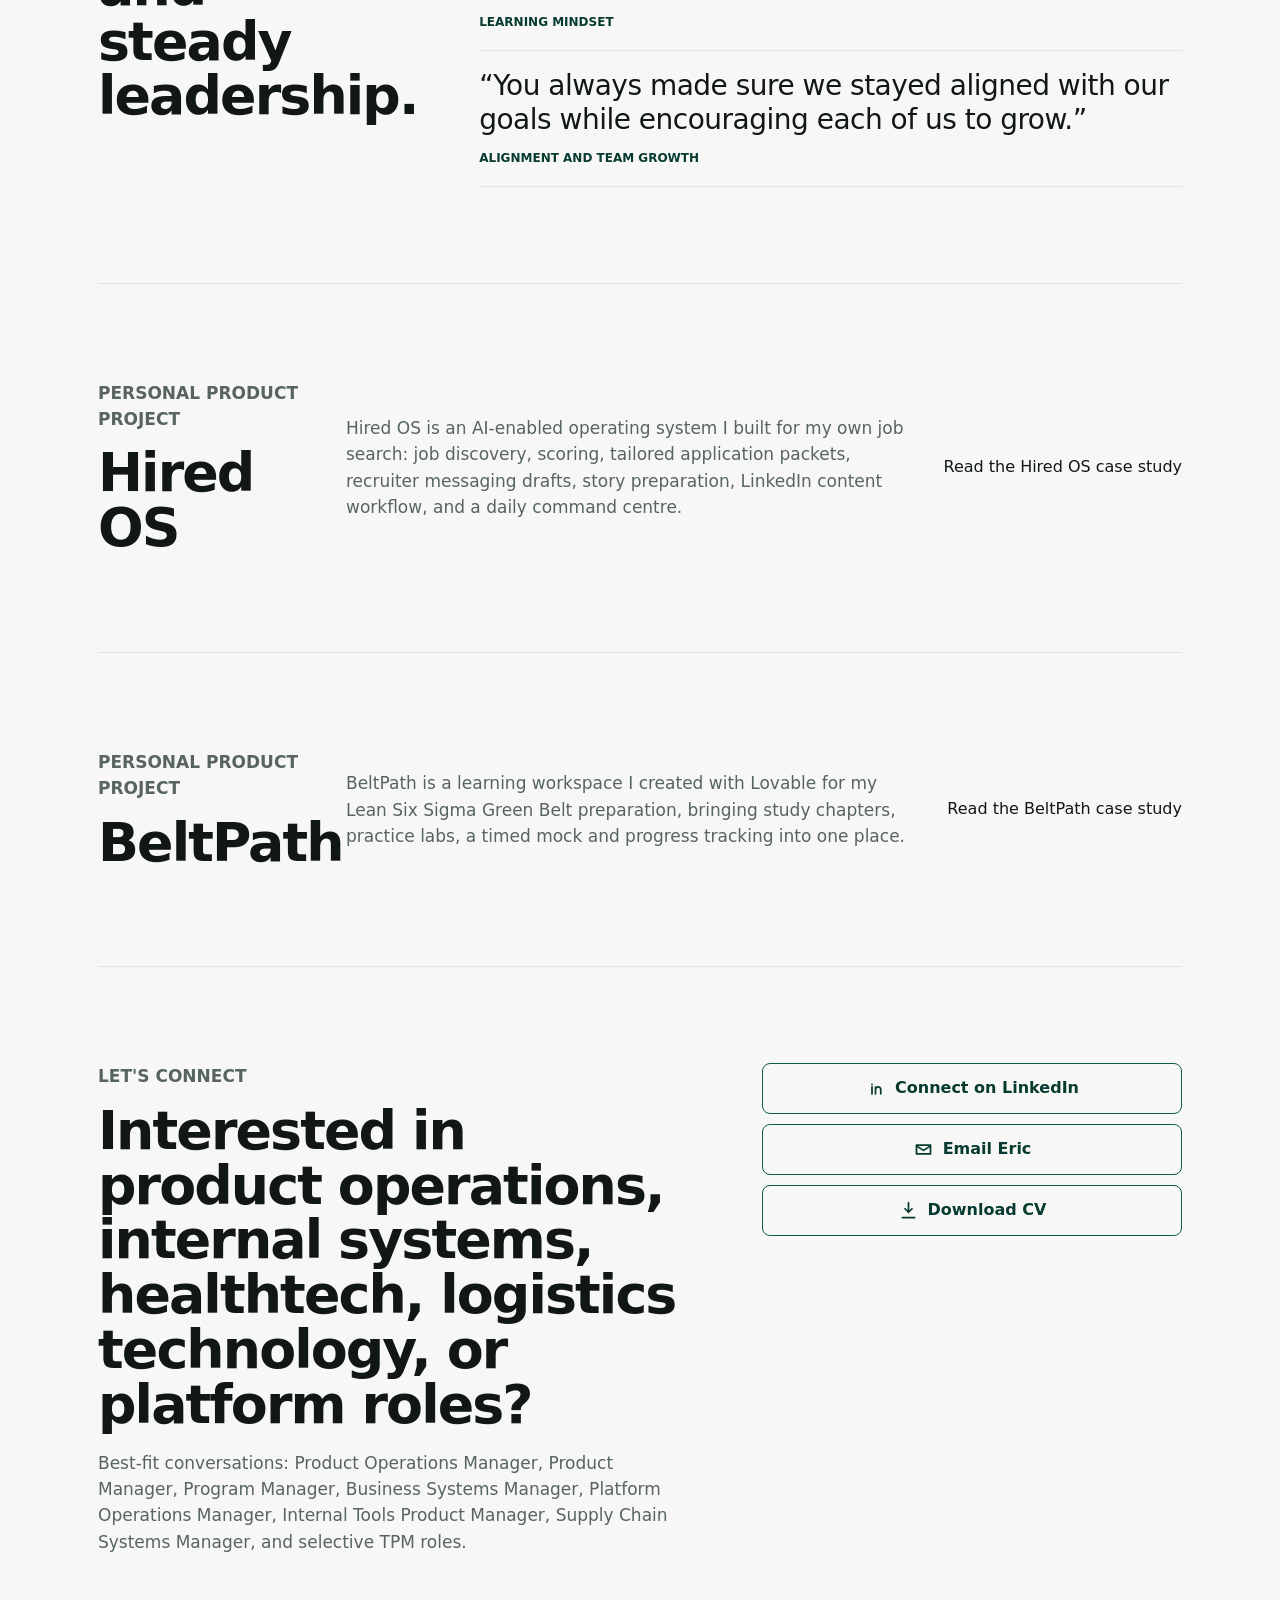
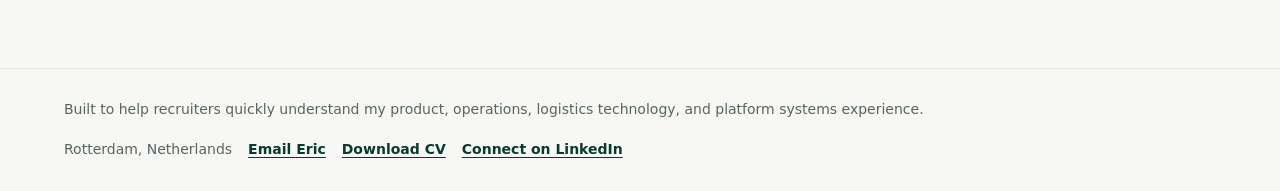
==== commit d4e6f8aa: "rename Career OS to Hired OS and feature BeltPath as personal project" ====
--- a/index.html
+++ b/index.html
@@ -23,7 +23,7 @@
       <a href="#what-i-do">Work</a>
       <a href="#case-studies">Case Studies</a>
       <a href="product_playbook.html">Product Playbook</a>
-      <a href="#career-os">Career OS</a>
+      <a href="#career-os">Hired OS</a>
       <a href="#contact">Contact</a>
     </nav>
   </header>
@@ -205,7 +205,7 @@
           <div class="case-index">05</div>
           <div>
             <span class="tag-row"><span>AI Workflow</span><span>Internal Tools</span><span>Command Centre</span></span>
-            <h3>Career OS — AI-enabled Job Search Operating System</h3>
+            <h3>Hired OS — AI-enabled Job Search Operating System</h3>
             <p>A practical personal operating system for role scoring, tailored packets, outreach drafts, and daily execution.</p>
           </div>
           <dl class="case-facts">
@@ -237,7 +237,7 @@
         </a>
         <a class="case-row reveal" href="case_studies/beltpath.html">
           <div class="case-index">07</div>
-          <div><span class="tag-row"><span>AI-assisted build</span><span>Learning product</span></span>
+          <div><span class="tag-row"><span>Personal Product Project</span><span>AI-assisted build</span></span>
             <h3>BeltPath</h3>
             <p>A study workspace built with Lovable for Lean Six Sigma Green Belt preparation.</p></div>
           <dl class="case-facts">
@@ -286,10 +286,19 @@
     <section class="section career-os-strip" id="career-os">
       <div>
         <p class="eyebrow">Personal Product Project</p>
-        <h2>Career OS</h2>
-      </div>
-      <p>Career OS is an AI-enabled operating system I built for my own job search: job discovery, scoring, tailored application packets, recruiter messaging drafts, story preparation, LinkedIn content workflow, and a daily command centre.</p>
-      <a class="text-link" href="case_studies/career_os.html">Read the Career OS case study</a>
+        <h2>Hired OS</h2>
+      </div>
+      <p>Hired OS is an AI-enabled operating system I built for my own job search: job discovery, scoring, tailored application packets, recruiter messaging drafts, story preparation, LinkedIn content workflow, and a daily command centre.</p>
+      <a class="text-link" href="case_studies/career_os.html">Read the Hired OS case study</a>
+    </section>
+
+    <section class="section career-os-strip" id="beltpath">
+      <div>
+        <p class="eyebrow">Personal Product Project</p>
+        <h2>BeltPath</h2>
+      </div>
+      <p>BeltPath is a learning workspace I created with Lovable for my Lean Six Sigma Green Belt preparation, bringing study chapters, practice labs, a timed mock and progress tracking into one place.</p>
+      <a class="text-link" href="case_studies/beltpath.html">Read the BeltPath case study</a>
     </section>
 
     <section class="section contact" id="contact">
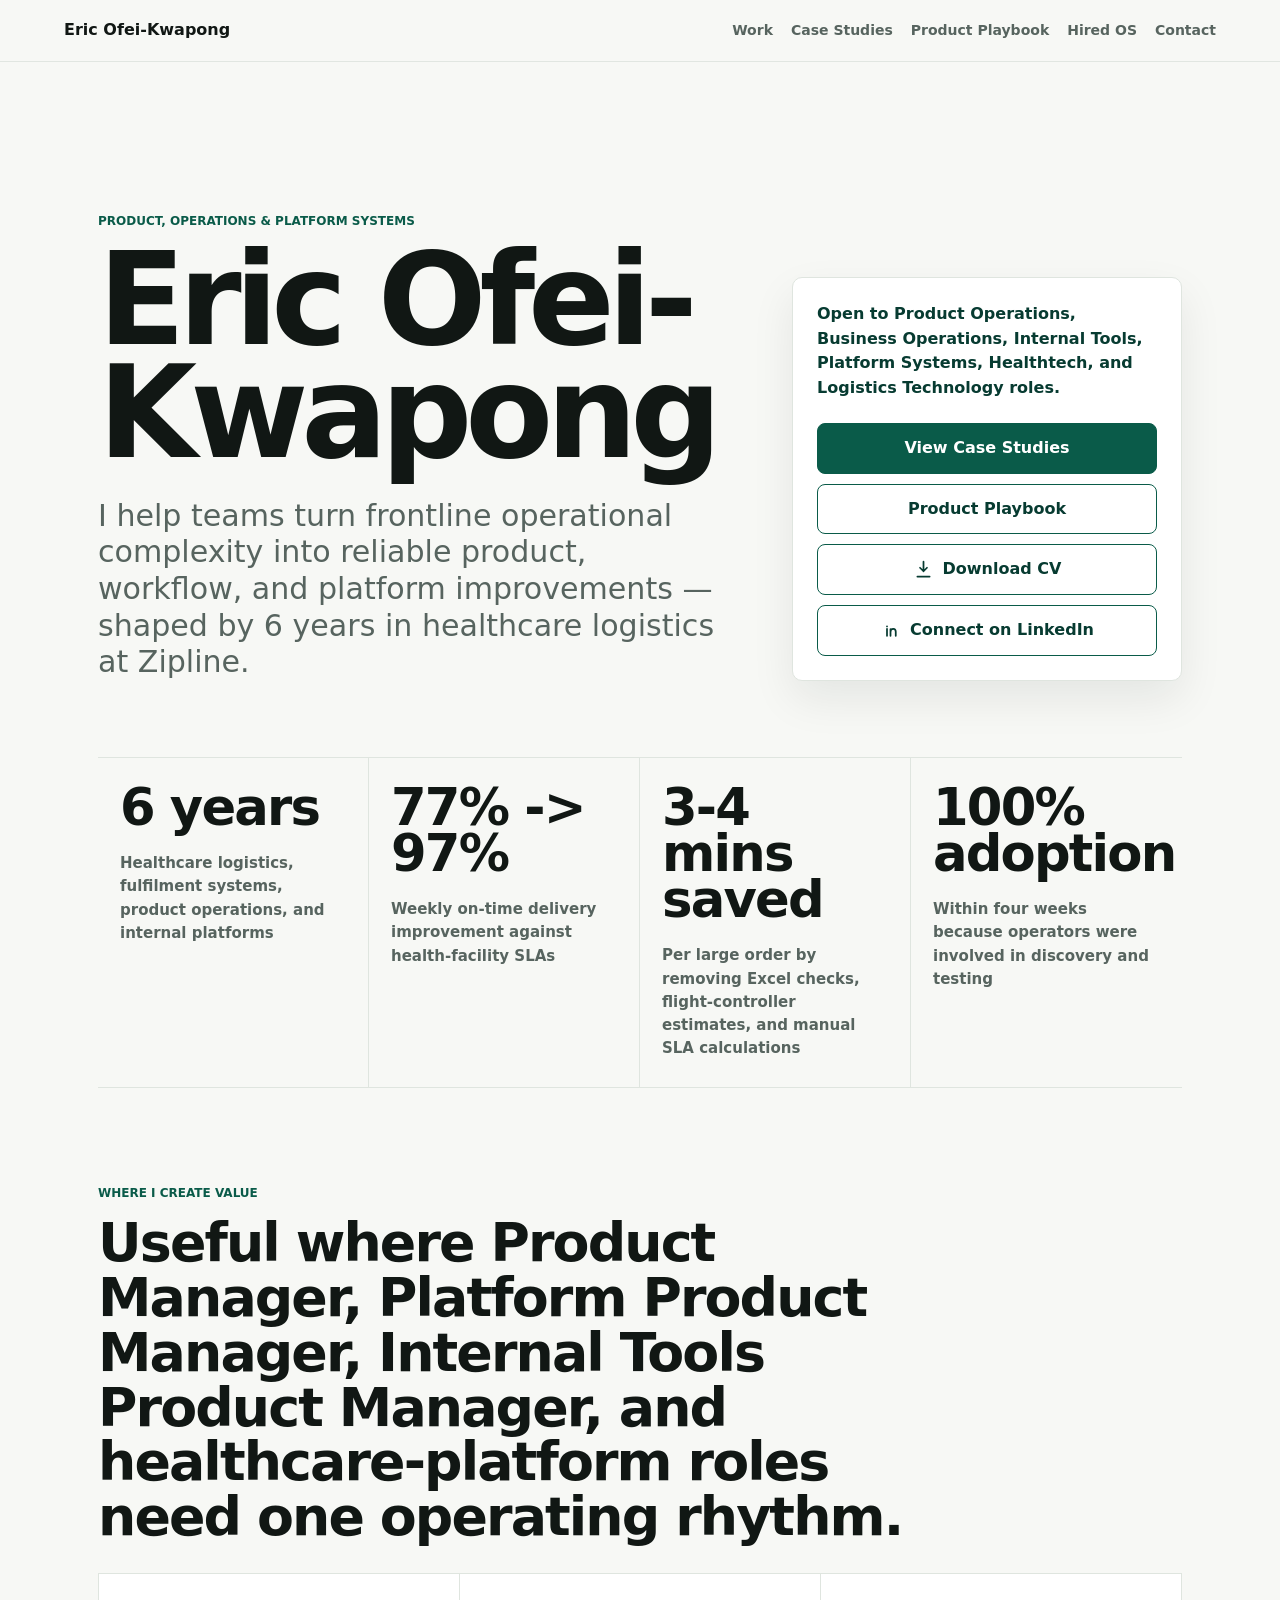
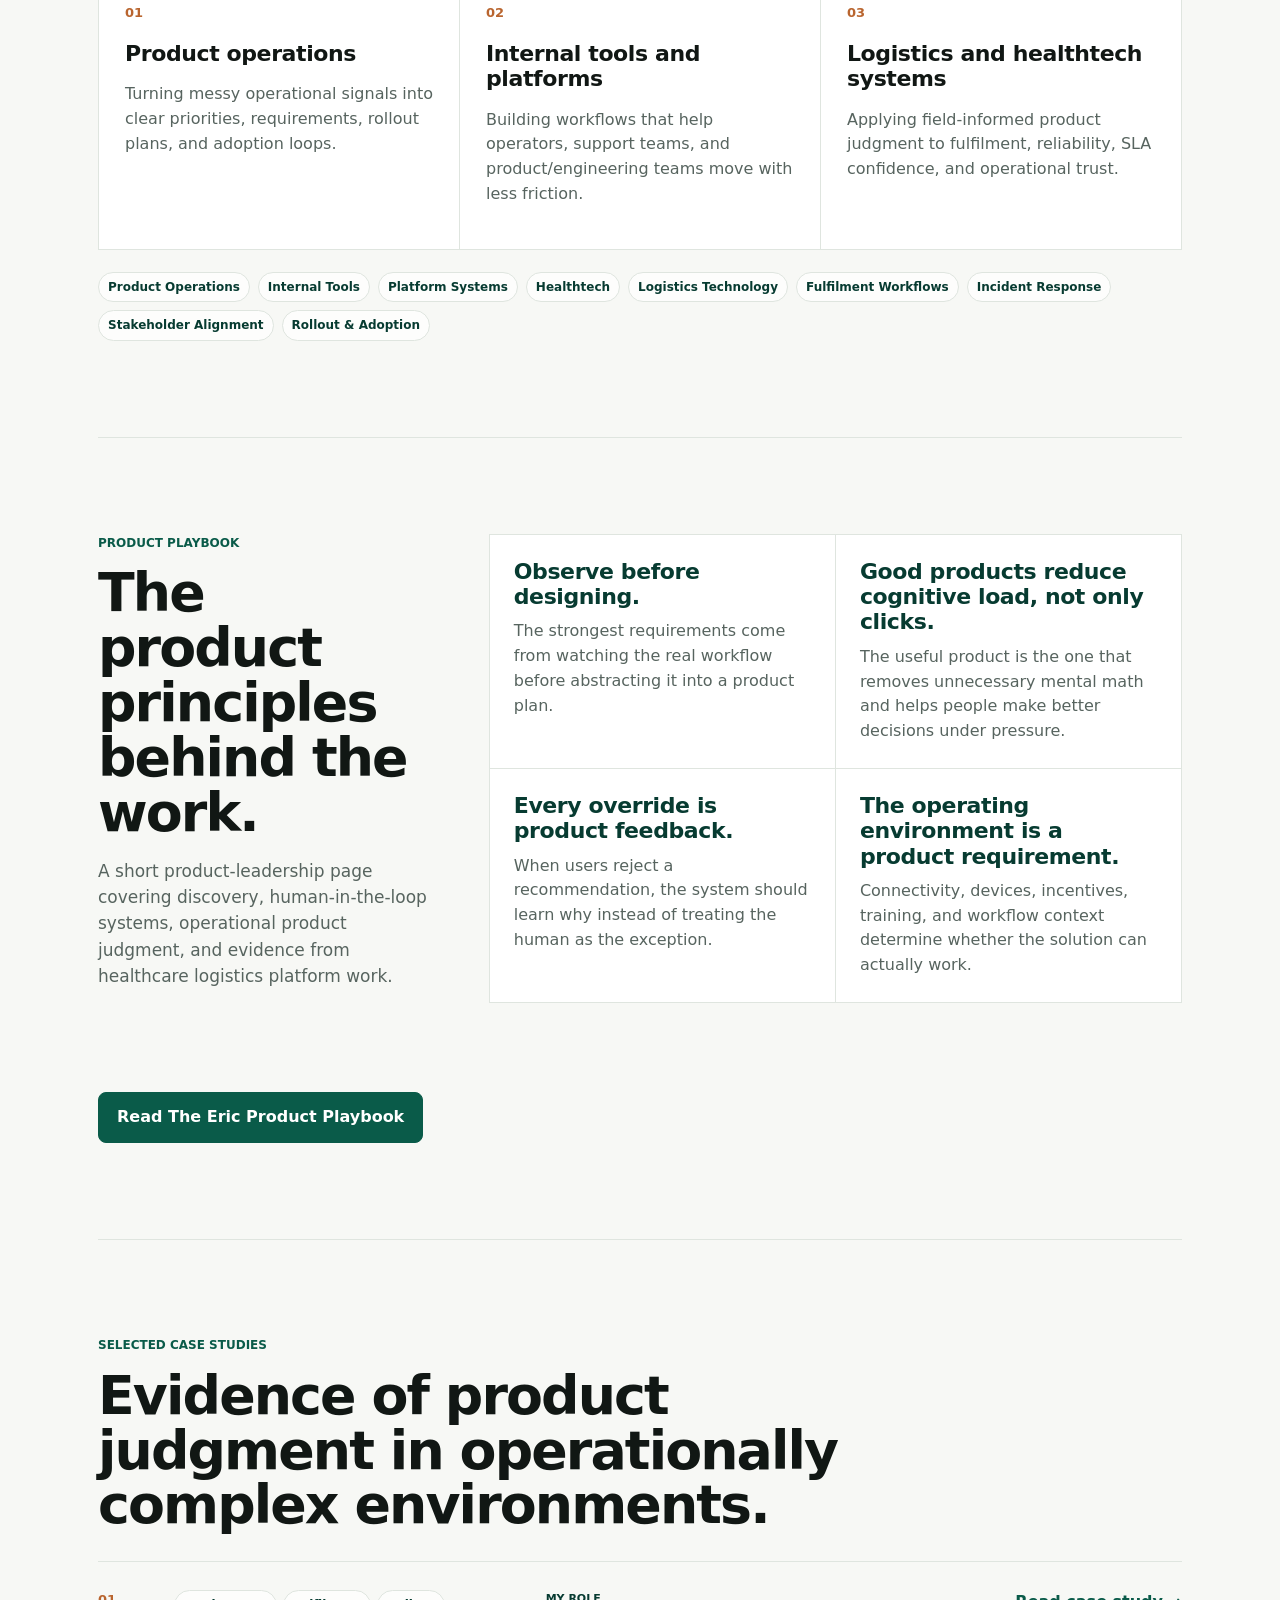
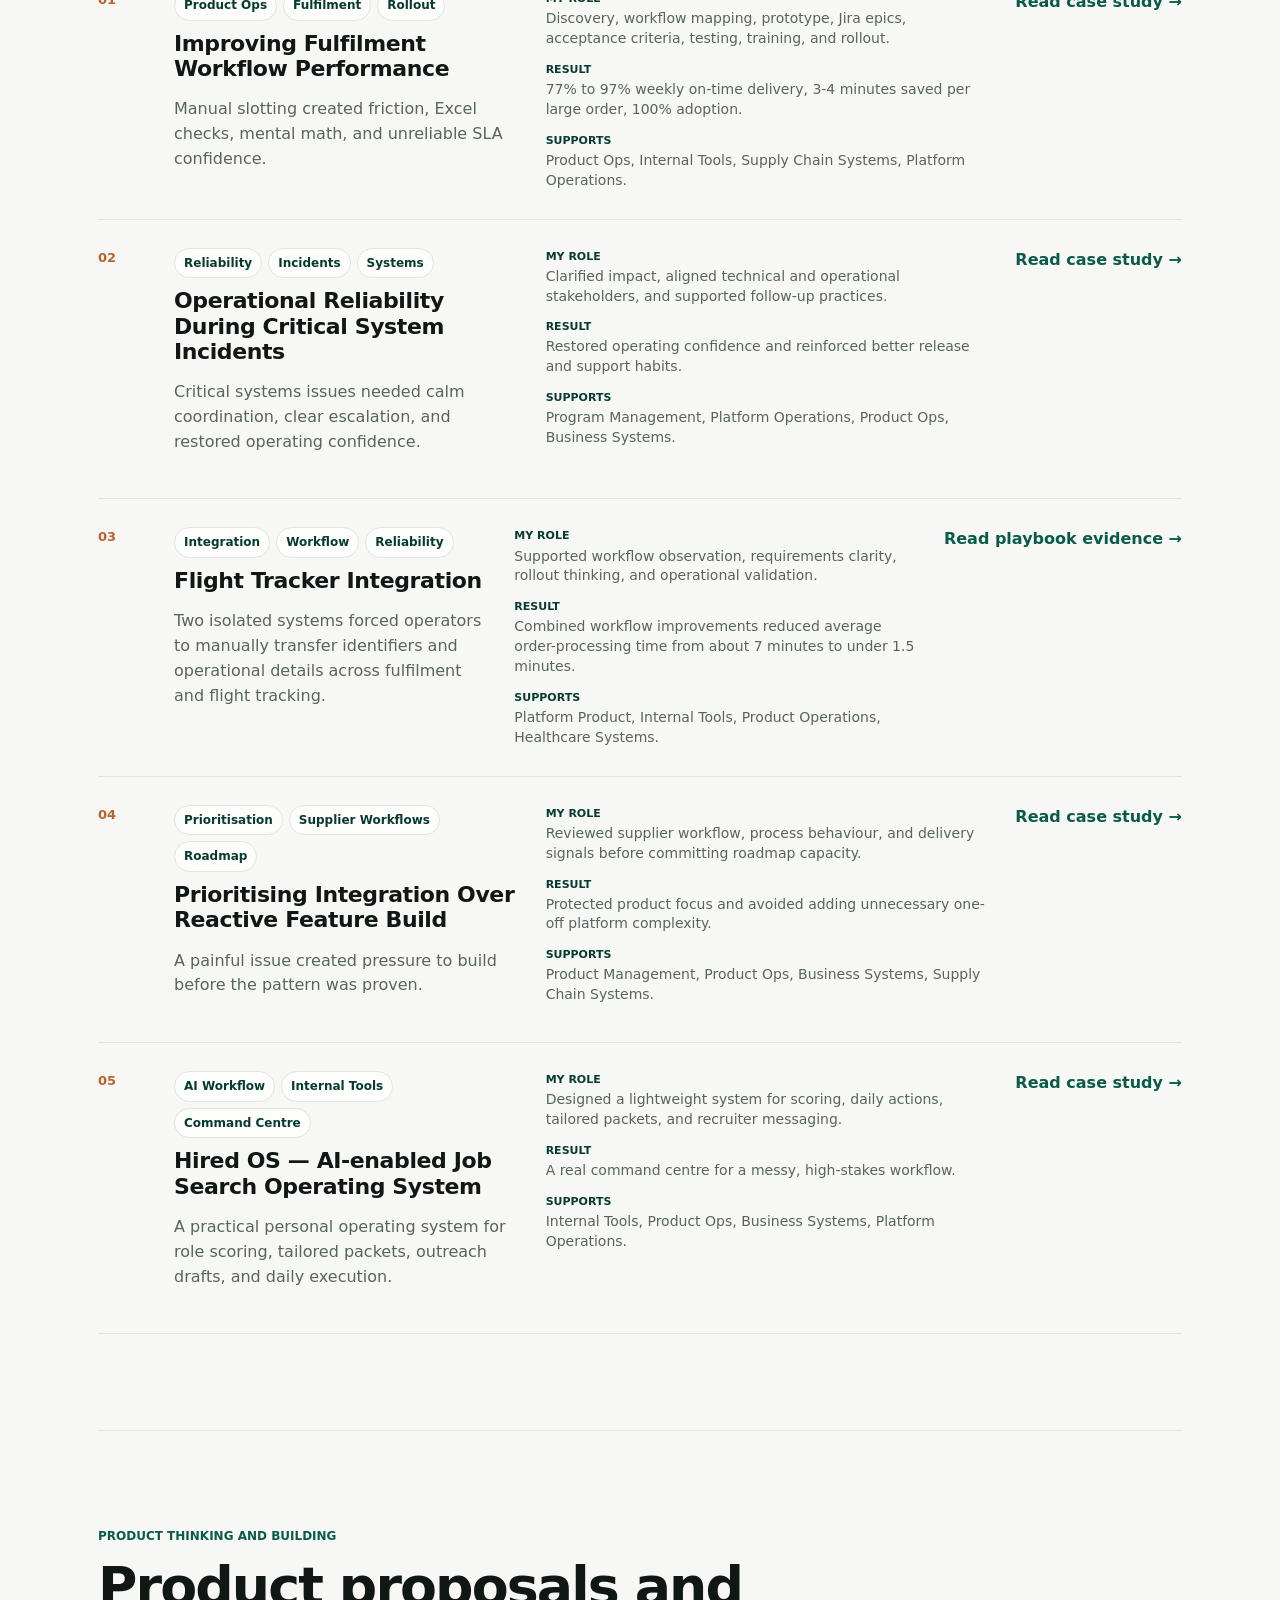
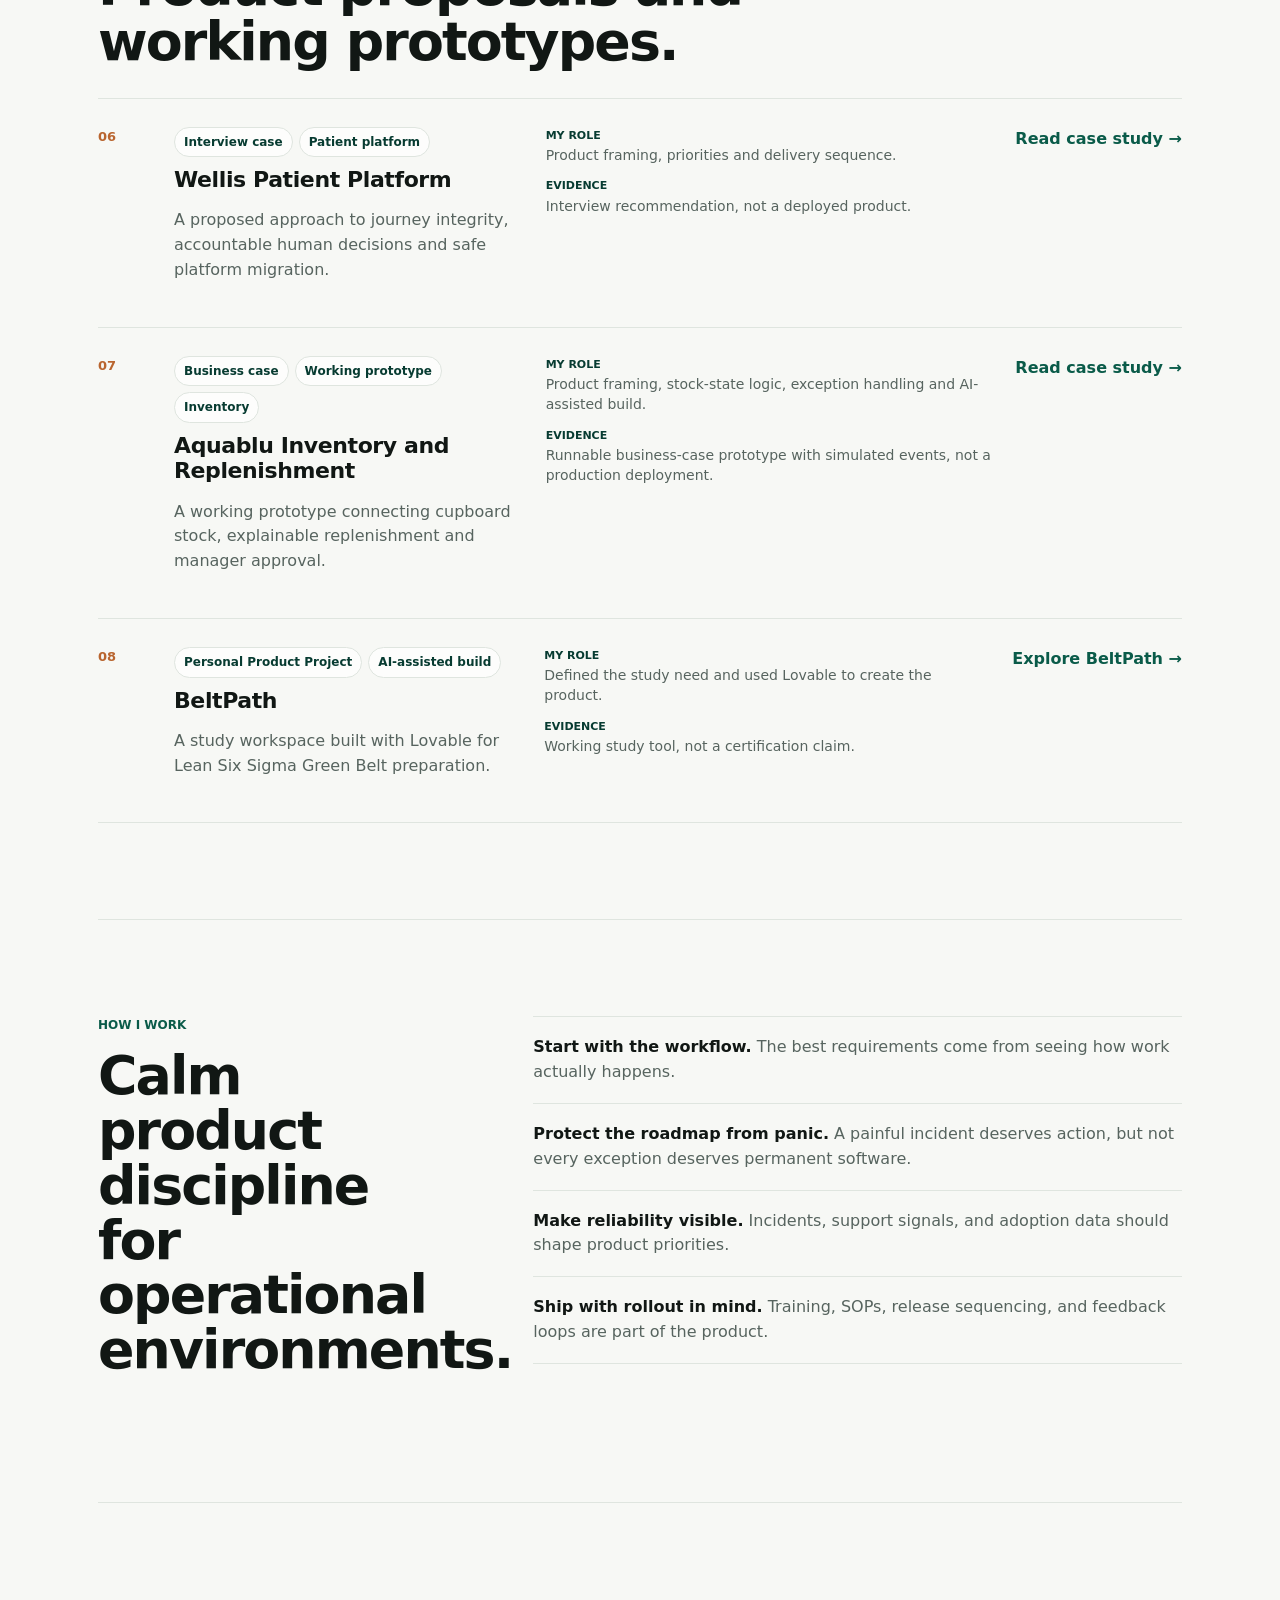
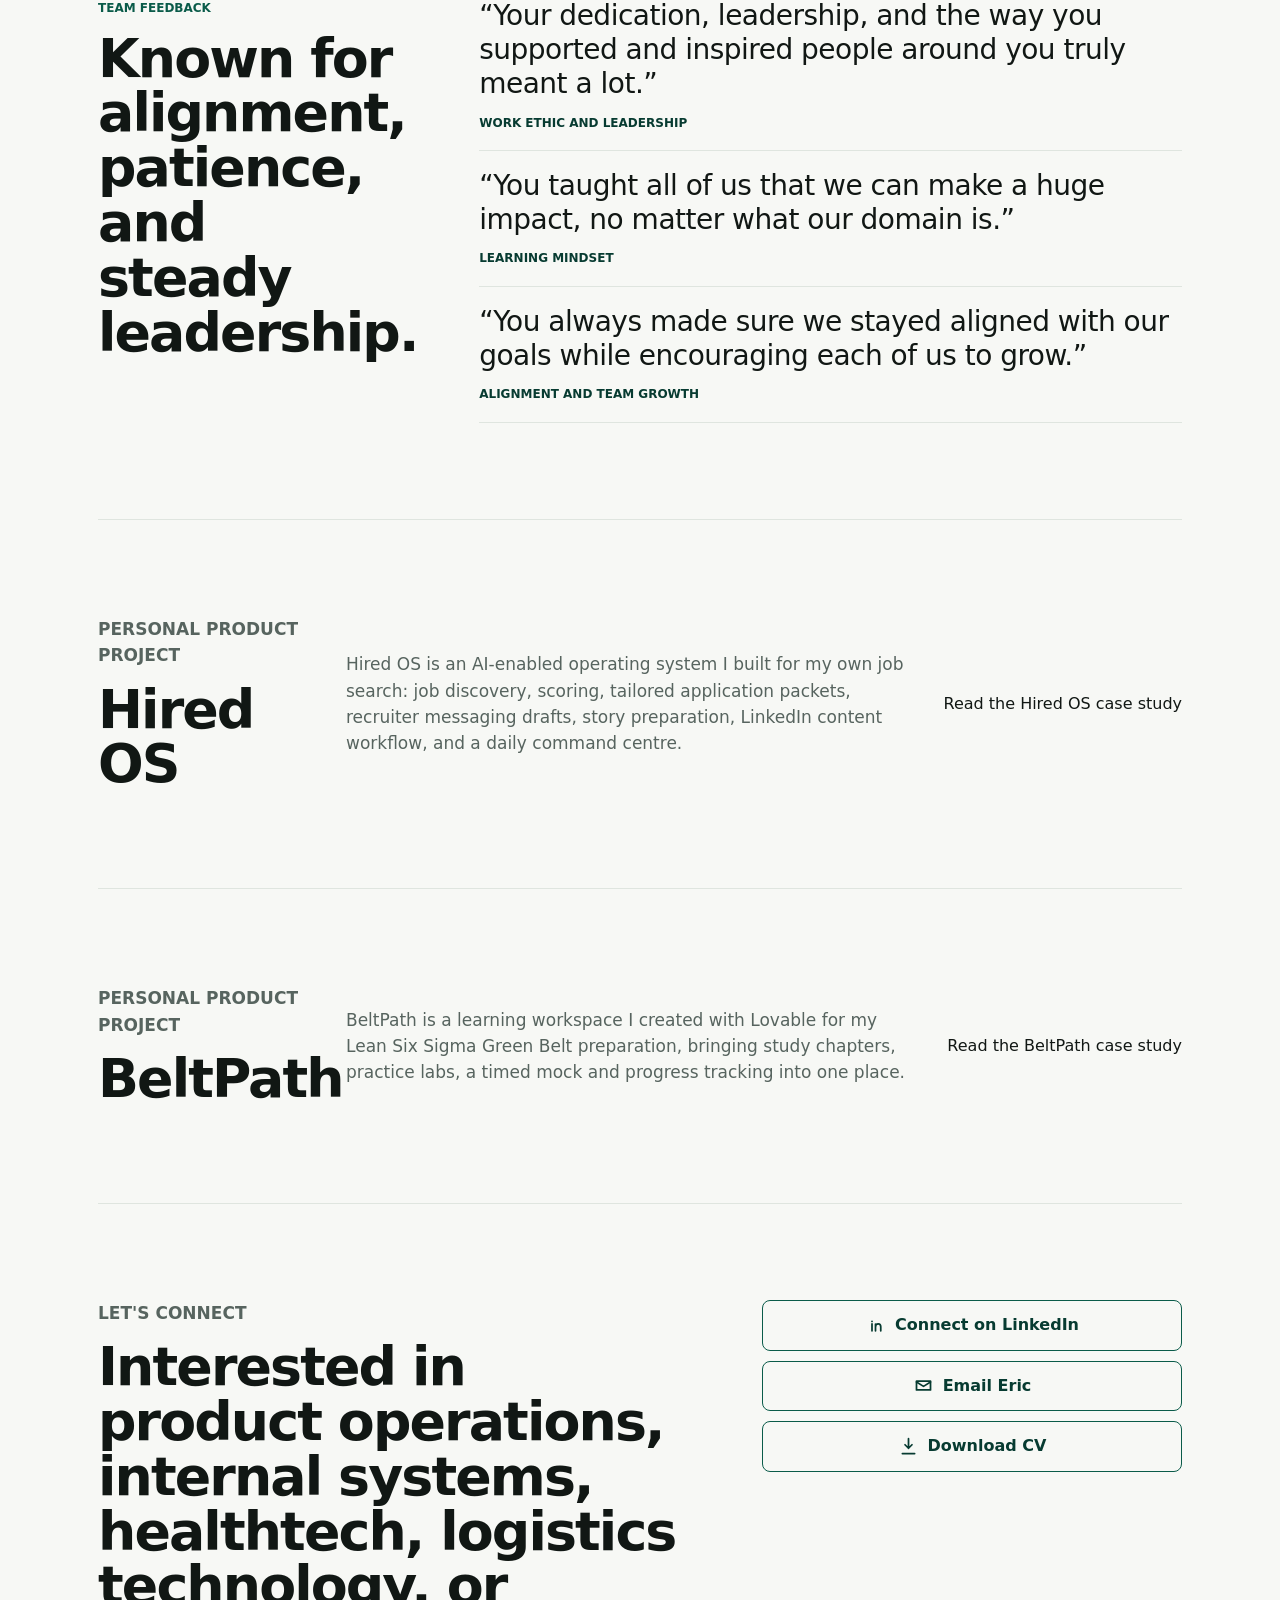
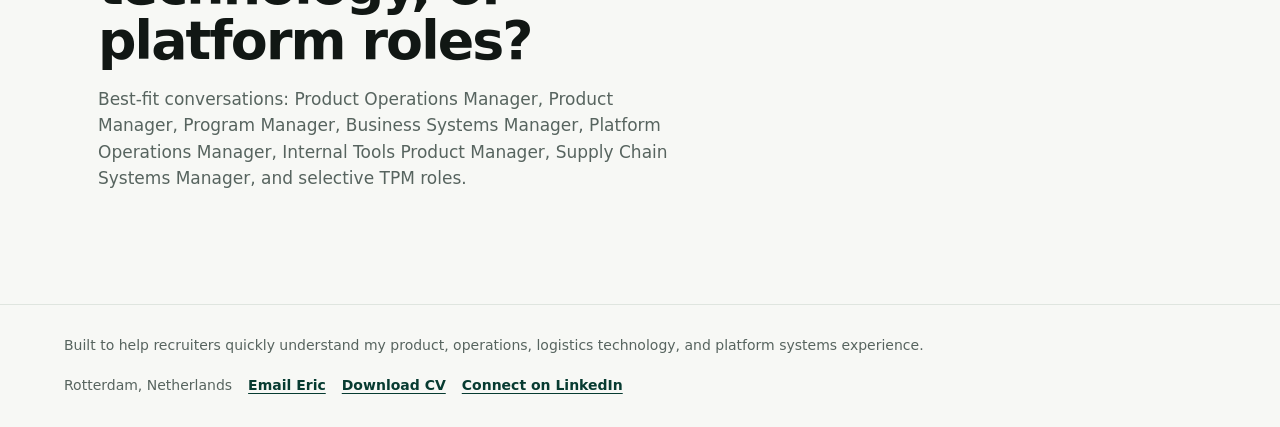
==== commit 41f8801b: "add Aquablu business case and public inventory prototype" ====
--- a/index.html
+++ b/index.html
@@ -13,7 +13,7 @@
   <meta name="twitter:card" content="summary">
   <meta name="twitter:title" content="Eric Ofei-Kwapong | Product, Operations & Platform Systems">
   <meta name="twitter:description" content="Turning frontline operational complexity into reliable product, workflow, and platform improvements.">
-  <link rel="stylesheet" href="assets/styles.css?v=20260726">
+  <link rel="stylesheet" href="assets/styles.css?v=20261025">
 </head>
 <body>
   <a class="skip-link" href="#main-content">Skip to main content</a>
@@ -221,7 +221,7 @@
     <section class="section" id="additional-projects">
       <div class="section-heading compact-heading reveal">
         <p class="eyebrow">Product Thinking and Building</p>
-        <h2>From a patient-platform proposal to a working learning product.</h2>
+        <h2>Product proposals and working prototypes.</h2>
       </div>
       <div class="case-list">
         <a class="case-row reveal" href="case_studies/wellis_patient_platform.html">
@@ -235,8 +235,19 @@
           </dl>
           <span class="case-action">Read case study</span>
         </a>
+        <a class="case-row reveal" href="case_studies/aquablu_inventory.html">
+          <div class="case-index">07</div>
+          <div><span class="tag-row"><span>Business case</span><span>Working prototype</span><span>Inventory</span></span>
+            <h3>Aquablu Inventory and Replenishment</h3>
+            <p>A working prototype connecting cupboard stock, explainable replenishment and manager approval.</p></div>
+          <dl class="case-facts">
+            <div><dt>My role</dt><dd>Product framing, stock-state logic, exception handling and AI-assisted build.</dd></div>
+            <div><dt>Evidence</dt><dd>Runnable business-case prototype with simulated events, not a production deployment.</dd></div>
+          </dl>
+          <span class="case-action">Read case study</span>
+        </a>
         <a class="case-row reveal" href="case_studies/beltpath.html">
-          <div class="case-index">07</div>
+          <div class="case-index">08</div>
           <div><span class="tag-row"><span>Personal Product Project</span><span>AI-assisted build</span></span>
             <h3>BeltPath</h3>
             <p>A study workspace built with Lovable for Lean Six Sigma Green Belt preparation.</p></div>
--- a/assets/styles.css
+++ b/assets/styles.css
@@ -18,6 +18,12 @@
 .new-case .case-hero h1 { font-size: 56px; letter-spacing: 0; overflow-wrap: break-word; }
 .new-case .case-body h2,
 .new-case .case-aside h2 { letter-spacing: 0; }
+.prototype-figure { margin: 0 0 40px; }
+.prototype-figure a { display: block; }
+.prototype-figure img { display: block; width: 100%; height: auto; border: 1px solid var(--line); }
+.prototype-figure figcaption { margin-top: 12px; color: var(--muted); font-size: 14px; }
+.case-flow { display: grid; grid-template-columns: repeat(auto-fit, minmax(120px, 1fr)); gap: 12px; padding-left: 24px; }
+.case-flow li { padding: 10px 8px 10px 0; border-top: 2px solid var(--line); font-weight: 700; }
 @media (max-width: 700px) {
   .new-case .case-hero h1 { font-size: 36px; }
 }
